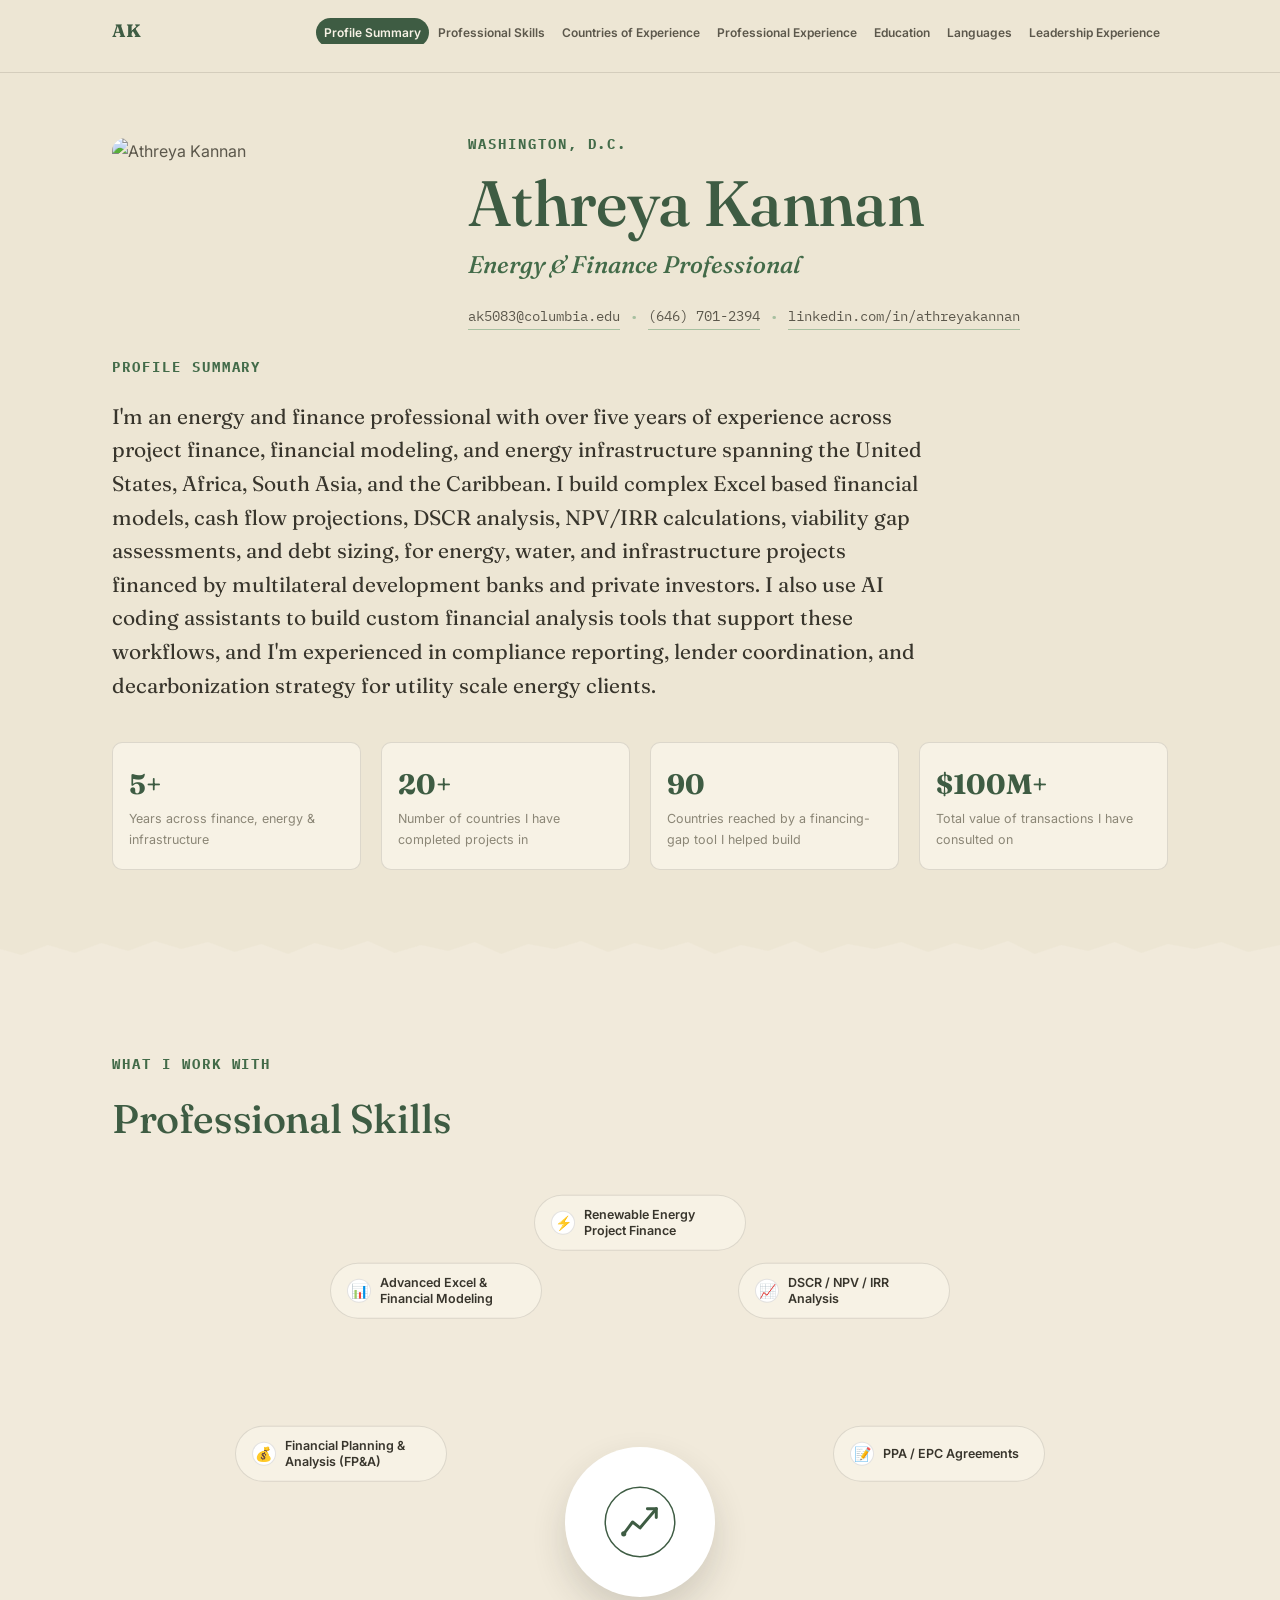
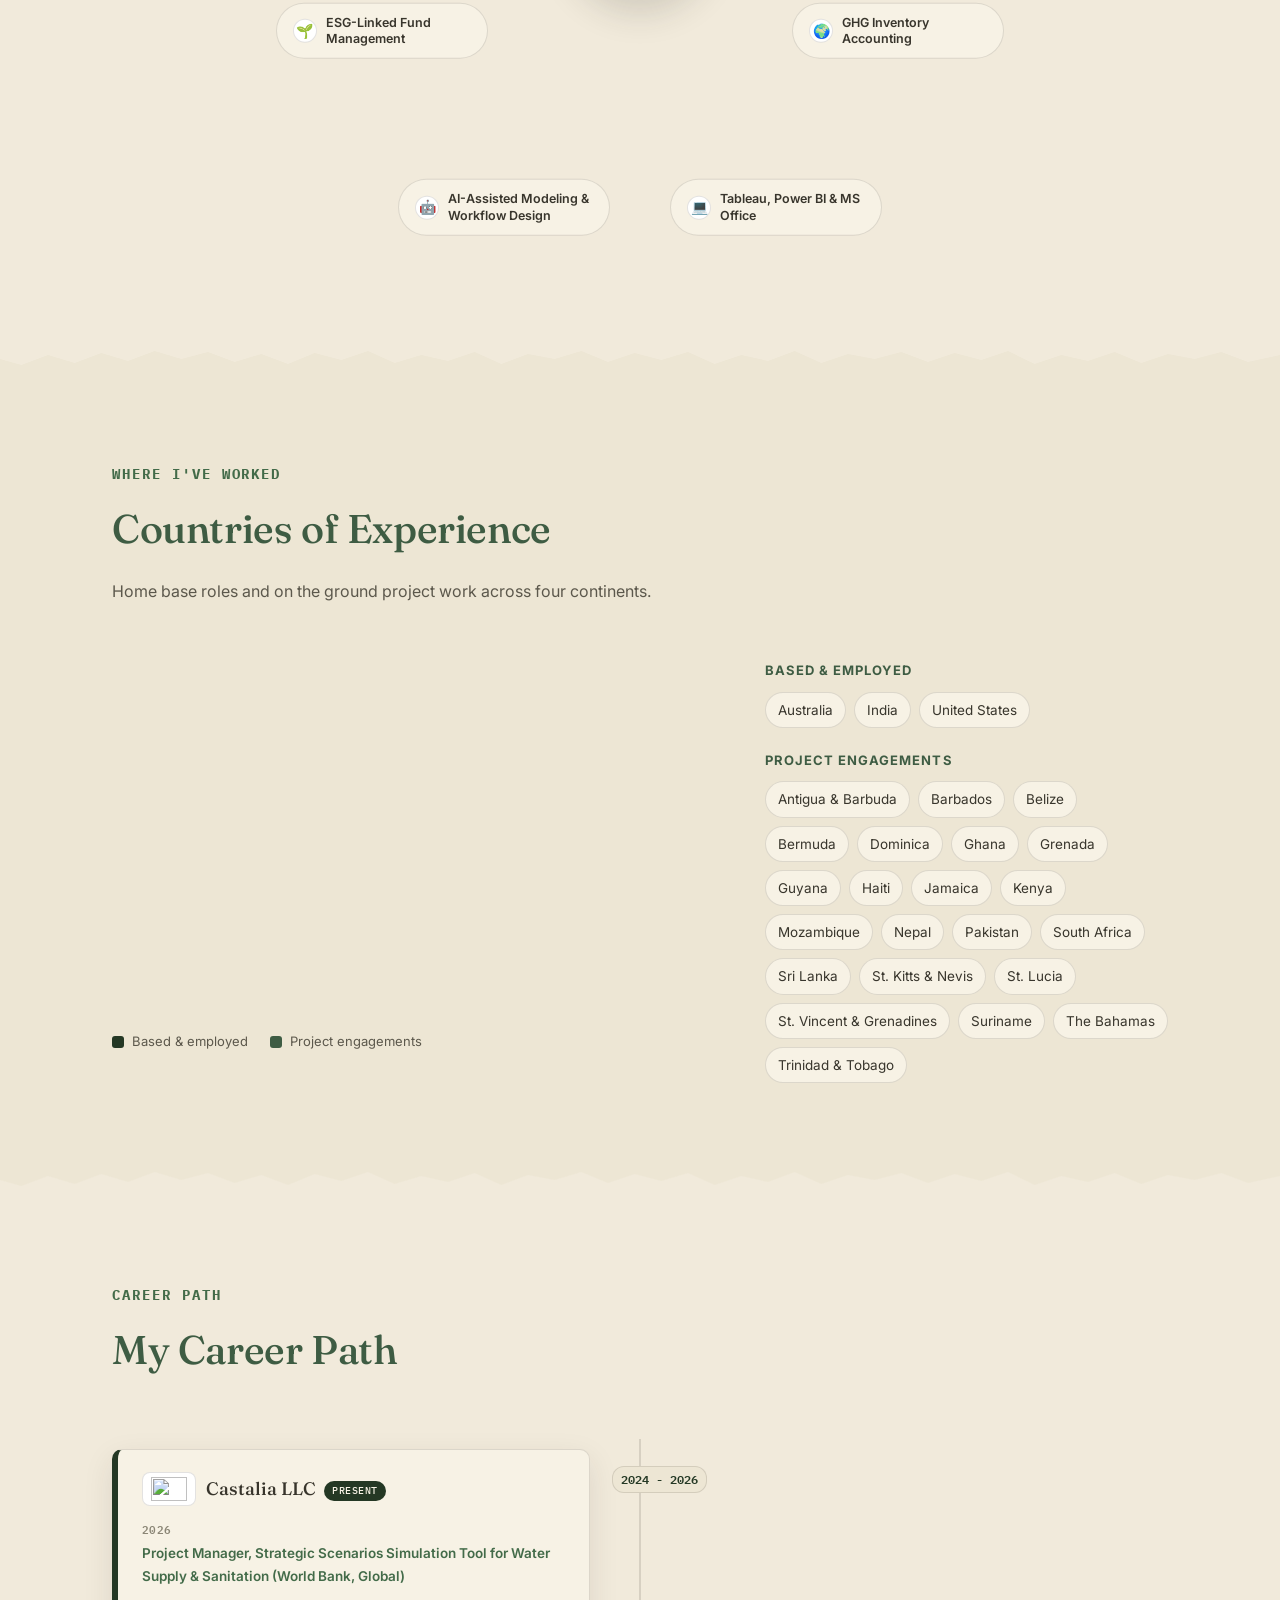
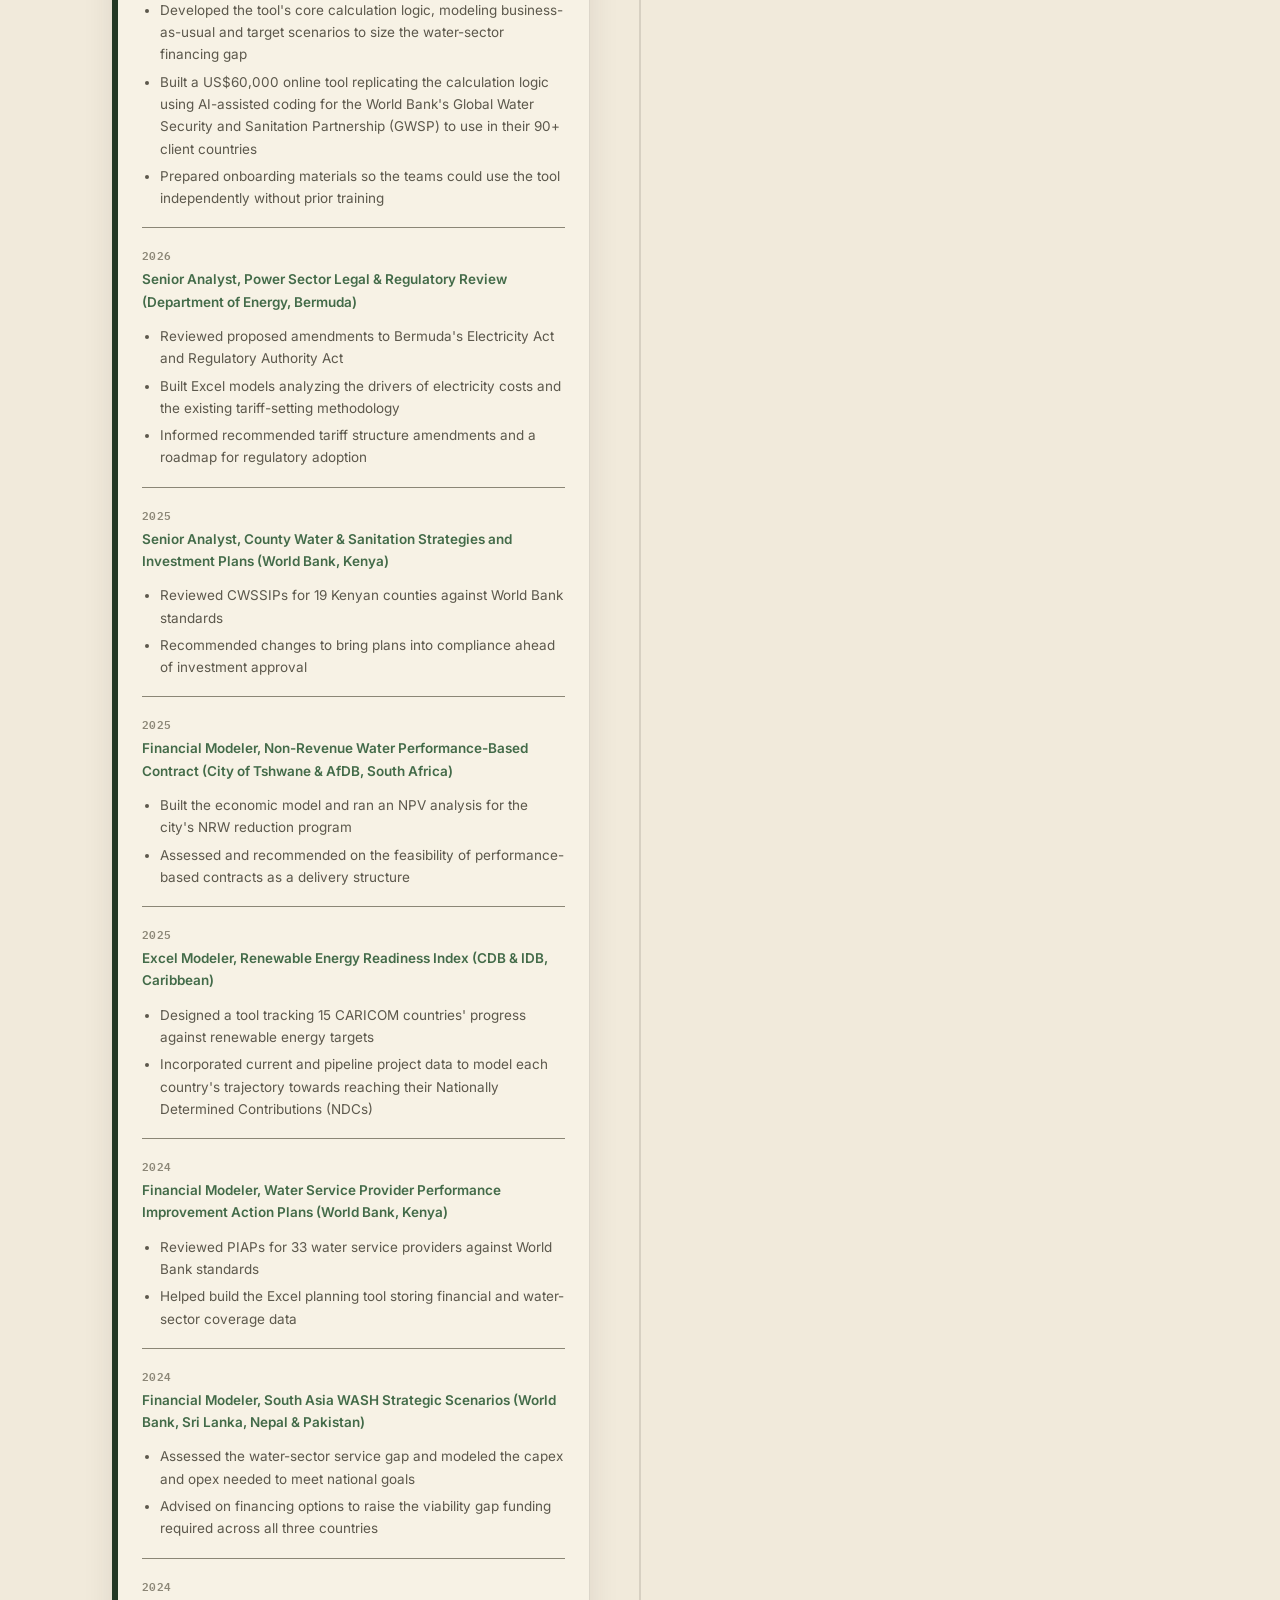
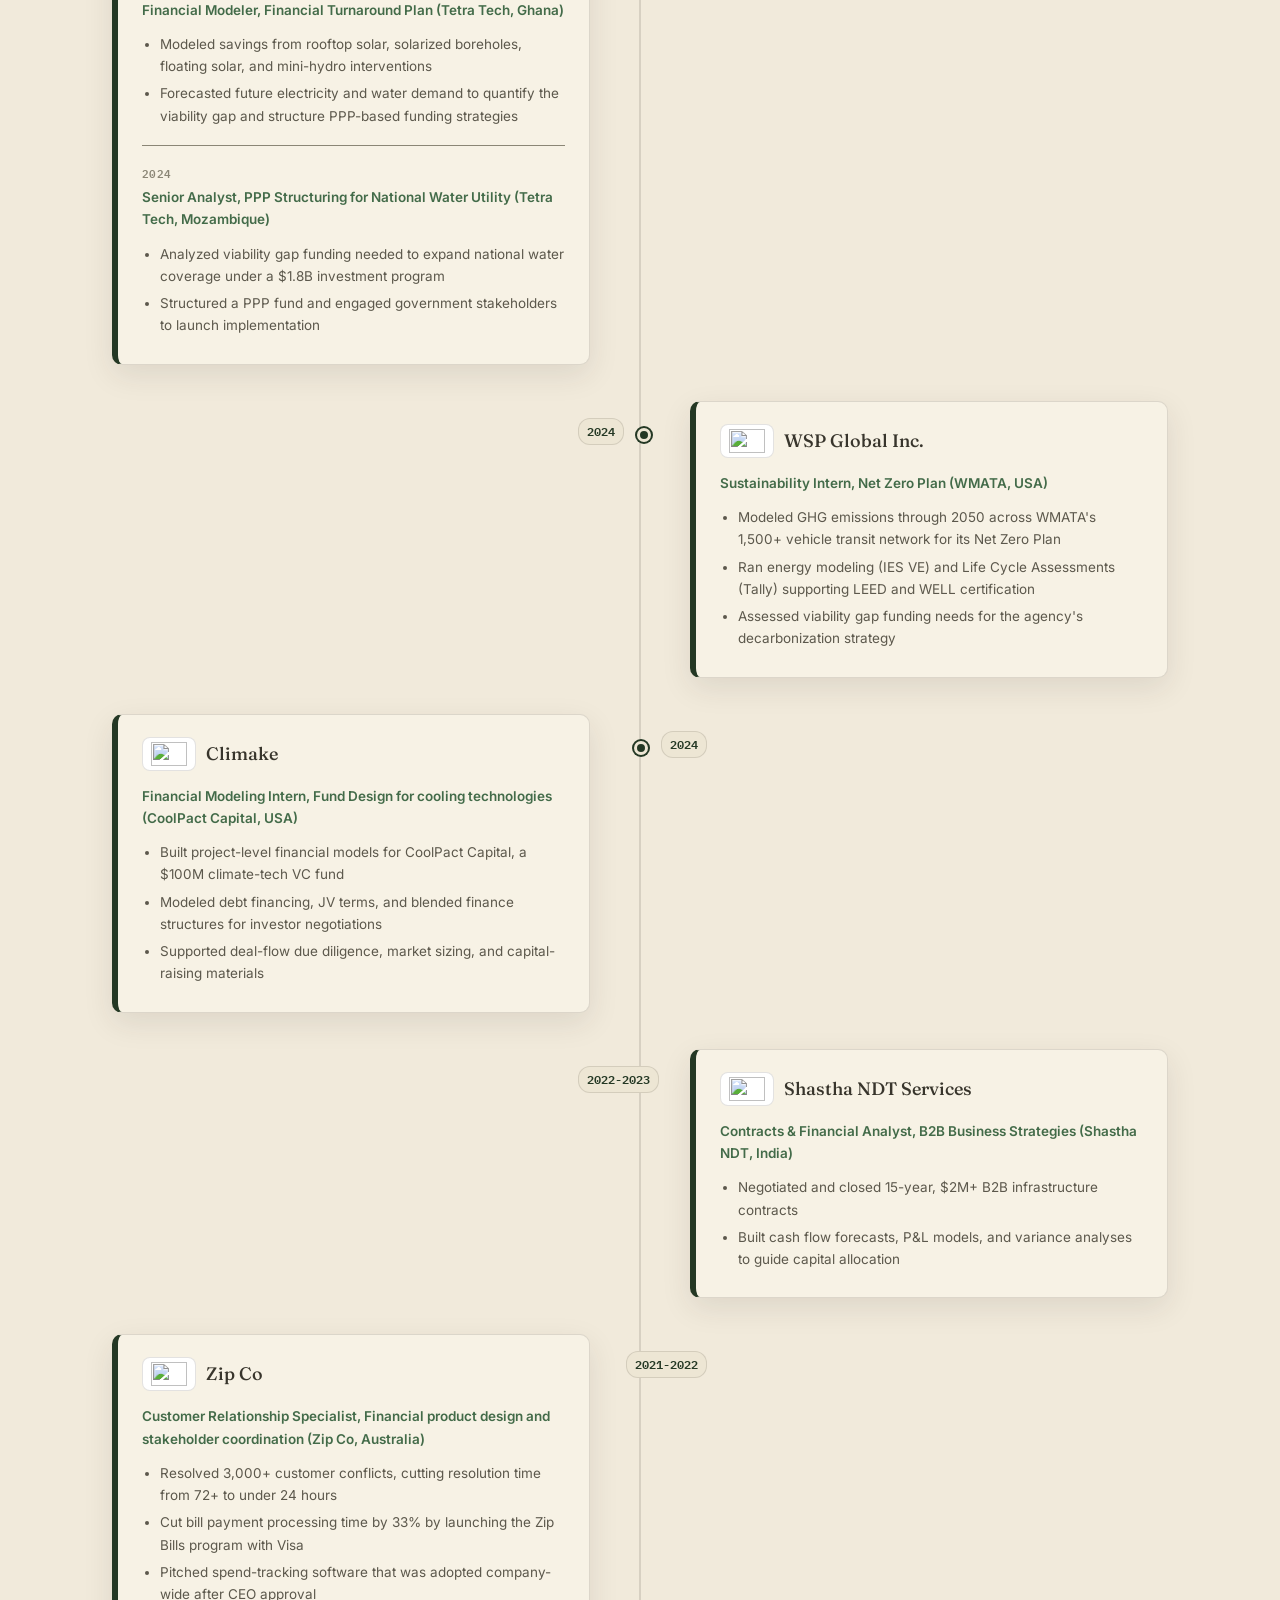
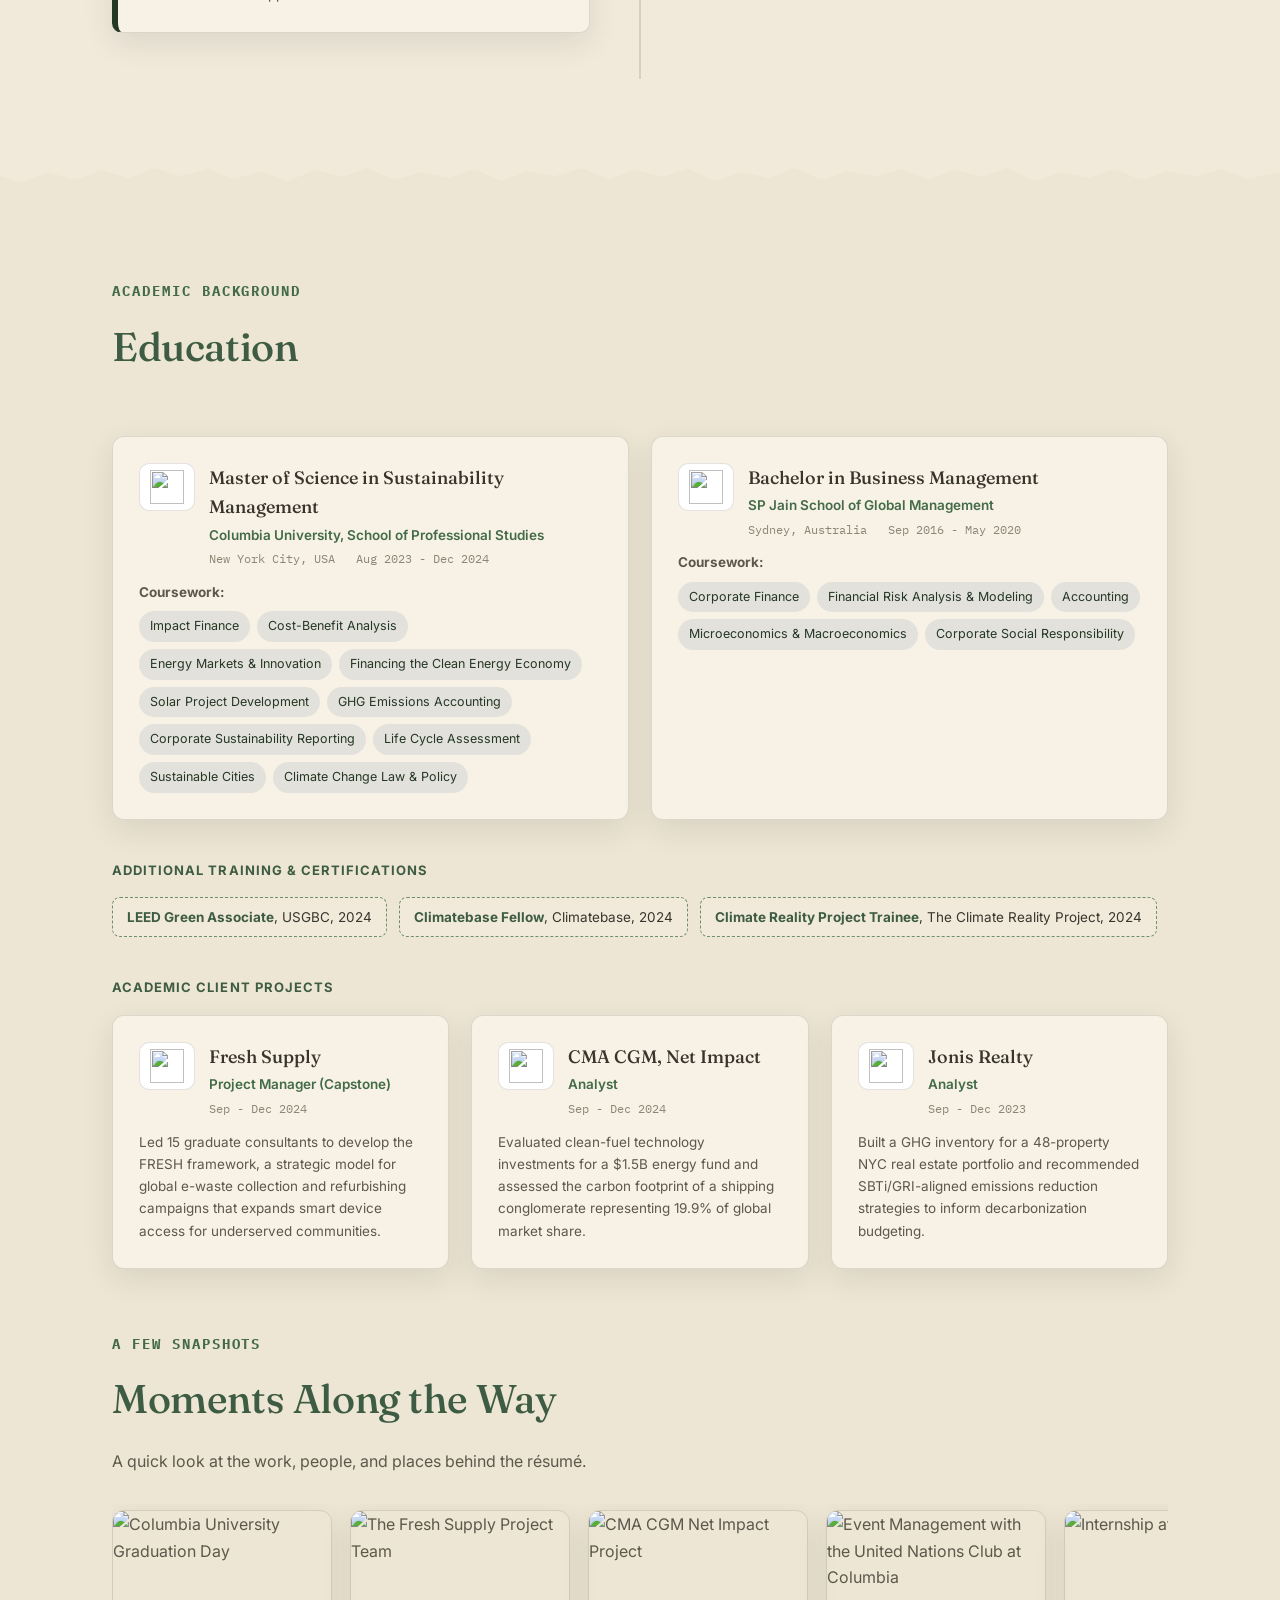
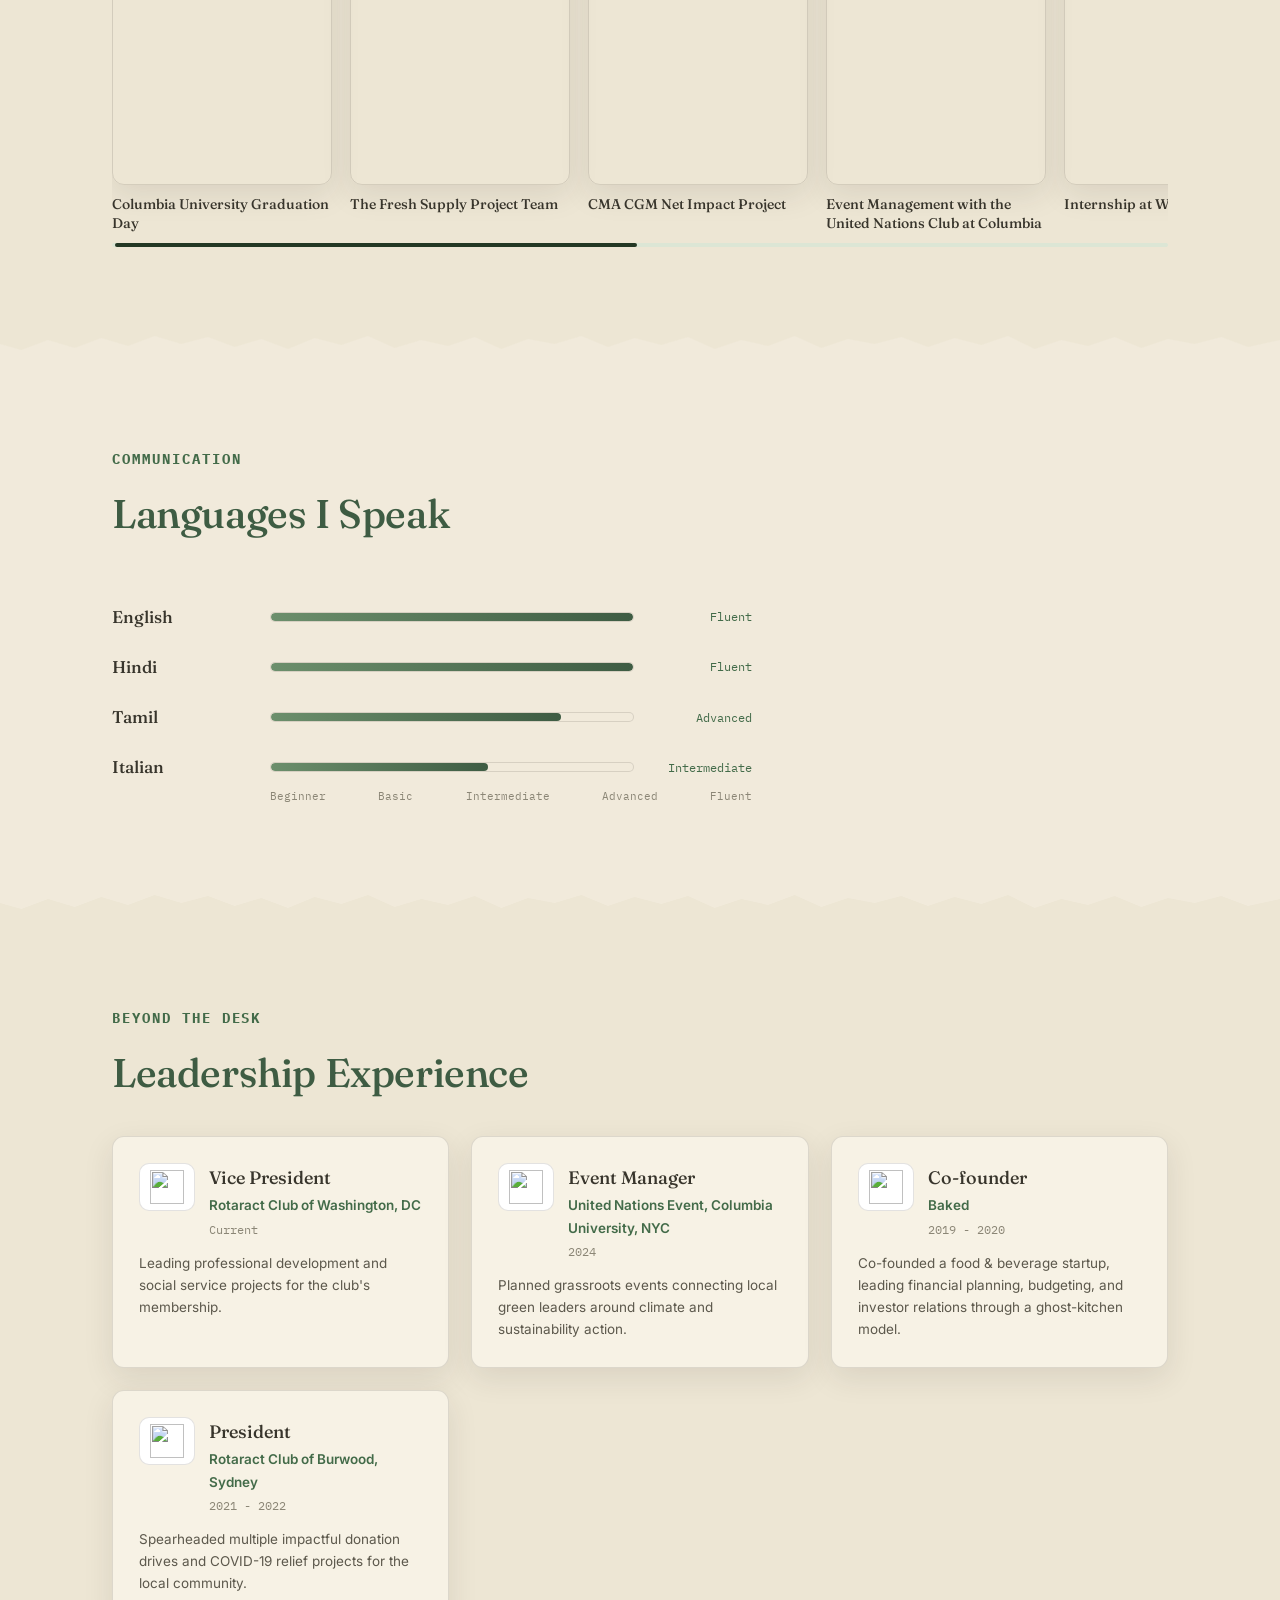
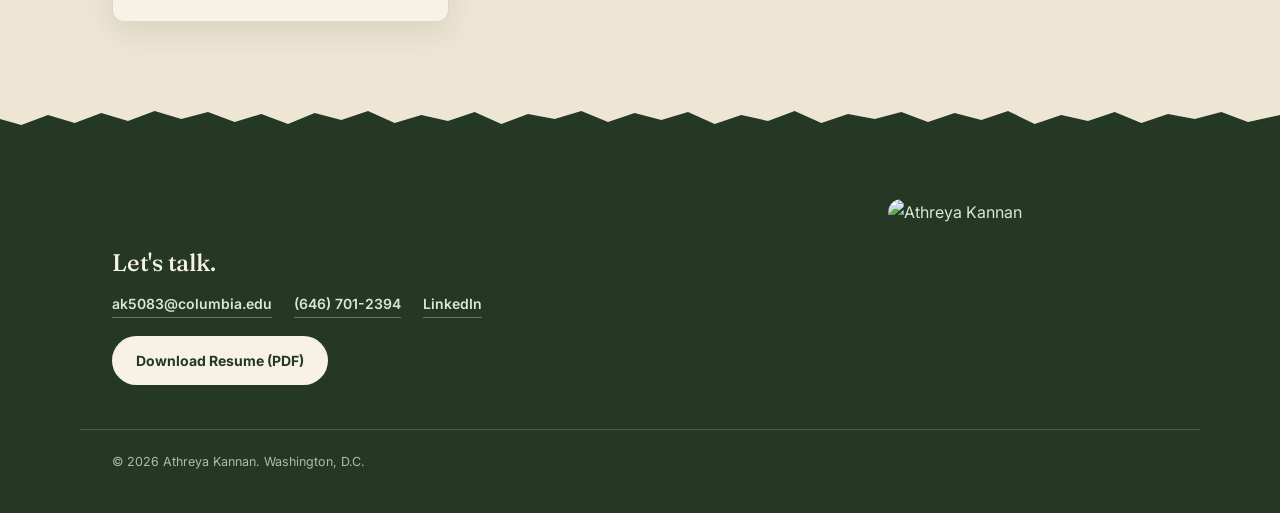
==== Portfolio/index.html @ 127dd233 "Create index.html" ====
<!DOCTYPE html>
<html lang="en">
<head>
<meta charset="UTF-8">
<meta name="viewport" content="width=device-width, initial-scale=1.0">
<title>Athreya Kannan, Energy and Finance Professional</title>
<link rel="preconnect" href="https://fonts.googleapis.com">
<link rel="preconnect" href="https://fonts.gstatic.com" crossorigin>
<link href="https://fonts.googleapis.com/css2?family=Fraunces:opsz,wght@9..144,400;9..144,500;9..144,600;9..144,700&family=Inter:wght@400;500;600;700&family=IBM+Plex+Mono:wght@500;600;700&display=swap" rel="stylesheet">
<script src="https://cdn.jsdelivr.net/npm/d3@7"></script>
<script src="https://cdn.jsdelivr.net/npm/topojson-client@3"></script>
<style>

/* ============================================================
   DESIGN TOKENS
   ============================================================ */
:root{
  --paper:#EDE6D4;
  --paper-card:#F7F2E5;
  --paper-card-2:#F1EADB;
  --ink:#38352C;
  --ink-soft:#5C584C;
  --ink-faint:#8B8676;

  --green:#3E5C43;
  --green-deep:#243824;
  --green-forest:#2E4A32;
  --green-mid:#436B49;
  --green-teal:#3E6B5E;
  --green-sage:#6C8F6C;
  --green-pale:#A7C0A0;
  --green-mist:#DCE6D5;

  --map-land:#726D5D;
  --map-land-hover:#5B5749;

  --line: rgba(56,53,44,0.14);
  --shadow: 0 10px 30px rgba(46,44,36,0.10);

  --serif: 'Fraunces', Georgia, serif;
  --sans: 'Inter', -apple-system, BlinkMacSystemFont, sans-serif;
  --mono: 'IBM Plex Mono', monospace;

  --maxw: 1120px;
}

*{box-sizing:border-box;}
html{scroll-behavior:smooth;}
body{
  margin:0;
  background-color: var(--paper);
  background-image: url('assets/paper-noise.png');
  background-blend-mode: multiply;
  background-size: 320px 320px;
  color: var(--ink-soft);
  font-family: var(--sans);
  font-size:16px;
  line-height:1.65;
  -webkit-font-smoothing:antialiased;
}
img{max-width:100%; display:block;}
a{color:inherit;}
h1,h2,h3,h4{
  font-family: var(--serif);
  color: var(--green);
  margin:0 0 0.4em 0;
  font-weight:500;
  letter-spacing:-0.01em;
}
.wrap{max-width:var(--maxw); margin:0 auto; padding:0 32px;}
.eyebrow{
  font-family: var(--mono);
  text-transform:uppercase;
  letter-spacing:0.14em;
  font-size:14px;
  font-weight:700;
  color: var(--green-mid);
  margin-bottom:10px;
  display:block;
}
section{padding:88px 0; position:relative;}
.section-head{max-width:640px; margin-bottom:56px;}
.section-head.tight{margin-bottom:30px;}
.section-head h2{font-size:clamp(28px,3.4vw,40px);}
.section-head p{color:var(--ink-soft); font-size:16px; margin:0;}

/* torn paper divider between sections - signature motif */
.torn{position:relative; height:26px; width:100%; overflow:hidden; margin-top:-1px; background:var(--paper);}
.torn svg{position:absolute; top:0; left:0; width:100%; height:100%;}

::selection{background:var(--green-pale); color:var(--green-deep);}
:focus-visible{outline:2px solid var(--green); outline-offset:3px;}

/* ============================================================
   PHOTO FRAME
   ============================================================ */
.photo-frame{position:relative;}
.photo-frame img{
  position:relative; z-index:1; width:100%;
  aspect-ratio:3/2; object-fit:cover; border-radius:14px;
}

/* ============================================================
   NAV
   ============================================================ */
.navbar{
  position:sticky; top:0; z-index:100;
  background:rgba(237,230,212,0.94);
  backdrop-filter:blur(8px);
  border-bottom:1px solid var(--line);
}
.navbar .wrap{
  display:flex; align-items:center; justify-content:space-between;
  padding-top:16px; padding-bottom:16px; gap:14px;
}
.nav-mark{
  font-family:var(--serif); font-weight:700; color:var(--green);
  font-size:18px; white-space:nowrap; text-decoration:none; flex:none;
}
.nav-links{
  display:flex; gap:1px; list-style:none; margin:0; padding:0;
  overflow-x:auto; scrollbar-width:none;
}
.nav-links::-webkit-scrollbar{display:none;}
.nav-links a{
  text-decoration:none; font-size:12px; font-weight:600;
  color:var(--ink-soft); white-space:nowrap;
  padding:7px 8px; border-radius:20px; transition:all .2s ease;
}
.nav-links a:hover, .nav-links a.active{background:var(--green); color:var(--paper-card);}

/* Custom scroll-position indicator, shown under any horizontally-scrollable
   strip (nav links, photo ribbon) since mobile browsers hide native scrollbars. */
.scroll-indicator{
  width:100%; height:4px; border-radius:4px; background:var(--green-mist);
  position:relative; overflow:hidden; display:none; flex:none;
}
.scroll-indicator.is-active{display:block;}
.scroll-indicator .thumb{
  position:absolute; top:0; left:0; height:100%; min-width:24px;
  background:var(--green-deep); border-radius:4px;
}
.nav-scroll-indicator{margin-top:8px;}
.photo-scroll-indicator{margin-top:-4px;}

/* ============================================================
   HERO
   ============================================================ */
#hero{padding-top:60px; padding-bottom:70px;}
.hero-grid{display:grid; grid-template-columns: 300px 1fr; gap:56px; align-items:center;}
.hero-photo-wrap{max-width:280px;}
.hero-text .eyebrow{margin-bottom:14px;}
.hero-text h1{font-size:clamp(38px,5.4vw,64px); line-height:1.02; margin-bottom:10px;}
.hero-role{
  font-family:var(--serif); font-style:italic; font-weight:500;
  color:var(--green-mid); font-size:clamp(18px,2.2vw,24px); margin-bottom:20px;
}
.hero-contact{
  display:flex; flex-wrap:wrap; align-items:center; gap:10px; font-size:14px; color:var(--ink-soft);
  font-family:var(--mono);
}
.hero-contact a{text-decoration:none; border-bottom:1px solid var(--green-pale); padding-bottom:1px;}
.hero-contact a:hover{border-color:var(--green);}
.hero-contact .sep{color:var(--green-pale); font-size:14px;}

.summary-block{margin-top:26px;}
.summary-block .eyebrow{margin-bottom:12px;}
.summary-block p{
  font-size:clamp(17px,1.9vw,21px); color:var(--ink); line-height:1.6;
  max-width:820px; font-family:var(--serif); font-weight:400;
}
.stat-row{display:grid; grid-template-columns:repeat(4,1fr); gap:20px; margin-top:40px;}
.stat{background:var(--paper-card); border:1px solid var(--line); border-radius:10px; padding:18px 16px;}
.stat .num{font-family:var(--serif); font-weight:700; font-size:28px; color:var(--green);}
.stat .lab{font-size:12.5px; color:var(--ink-faint); margin-top:2px;}

/* ============================================================
   SKILLS - orbit layout
   ============================================================ */
.orbit-wrap{display:flex; justify-content:center;}
.orbit{
  position:relative; width:680px; max-width:100%; aspect-ratio:1/1; margin:0 auto;
}
.orbit-center{
  position:absolute; top:50%; left:50%; transform:translate(-50%,-50%);
  width:150px; height:150px; border-radius:50%;
  background:#FFFFFF; box-shadow:0 16px 34px rgba(46,44,36,0.16);
  display:flex; align-items:center; justify-content:center; z-index:2;
}
.orbit-center svg{width:74px; height:74px;}
.orbit-pill{
  position:absolute; transform:translate(-50%,-50%);
  display:flex; align-items:center; gap:9px;
  background:var(--paper-card); border:1px solid var(--line);
  border-radius:30px; padding:11px 16px; width:212px; height:56.5px;
  font-weight:600; color:var(--ink); font-size:12.5px; line-height:1.3;
  cursor:default; z-index:1;
  transition:transform .25s cubic-bezier(.2,.9,.3,1.3), background .25s ease, color .25s ease, box-shadow .25s ease, border-color .25s ease;
}
.orbit-pill span{display:-webkit-box; -webkit-line-clamp:2; -webkit-box-orient:vertical; overflow:hidden;}
.orbit-pill .ic{
  flex:none; width:24px; height:24px; border-radius:50%;
  display:flex; align-items:center; justify-content:center;
  font-size:14px; background:#FFFFFF; border:1px solid var(--line);
}
.orbit-pill .ic img{width:16px; height:16px; object-fit:contain;}
.orbit-pill:hover{
  background:var(--green); color:var(--paper-card); border-color:var(--green);
  transform:translate(-50%,-50%) scale(1.08);
  box-shadow: var(--shadow); z-index:3;
}

/* mobile fallback: simple list */
.skill-list-mobile{display:none; flex-direction:column; gap:12px; max-width:460px; margin:0 auto;}
.skill-list-mobile .row{
  display:flex; align-items:center; gap:12px;
  background:var(--paper-card); border:1px solid var(--line); border-radius:30px; padding:12px 18px;
  font-weight:600; color:var(--ink); font-size:14px;
}
.skill-list-mobile .ic{
  flex:none; width:28px; height:28px; border-radius:50%; background:#FFFFFF; border:1px solid var(--line);
  display:flex; align-items:center; justify-content:center; font-size:15px;
}
.skill-list-mobile .ic img{width:18px; height:18px; object-fit:contain;}

/* ============================================================
   MAP
   ============================================================ */
.map-layout{display:grid; grid-template-columns: 1.5fr 1fr; gap:48px; align-items:center;}
#map-svg{width:100%; height:auto;}
#map-svg .land{fill:var(--map-land); stroke:var(--paper); stroke-width:0.6;}
#map-svg .land.base{fill:var(--green-deep); cursor:pointer;}
#map-svg .land.project{fill:var(--green); cursor:pointer;}
#map-svg .land:hover{fill:var(--map-land-hover);}
#map-svg .land.base:hover{fill:var(--green-forest);}
#map-svg .land.project:hover{fill:var(--green-mid);}
.map-legend{display:flex; flex-wrap:wrap; gap:22px; margin-top:18px; font-size:13px; color:var(--ink-soft);}
.map-legend span{display:inline-flex; align-items:center; gap:8px;}
.map-legend i{width:12px; height:12px; border-radius:3px; display:inline-block;}
.country-groups h4{
  font-family:var(--sans); font-weight:700; color:var(--green);
  font-size:13px; text-transform:uppercase; letter-spacing:.08em; margin:22px 0 10px;
}
.country-groups h4:first-child{margin-top:0;}
.country-list{display:flex; flex-wrap:wrap; gap:8px; margin:0; padding:0; list-style:none;}
.country-list li{
  font-size:13.5px; padding:6px 12px; border-radius:20px;
  background:var(--paper-card); border:1px solid var(--line); color:var(--ink);
}

/* ============================================================
   TIMELINE
   ============================================================ */
.timeline{position:relative; padding:10px 0;}
.timeline::before{
  content:""; position:absolute; left:50%; top:0; bottom:0; width:2px;
  background:var(--line); transform:translateX(-50%);
}
.t-item{
  position:relative; width:calc(50% - 50px); margin-bottom:36px;
  padding:22px 24px; background:var(--paper-card); border-radius:10px;
  border:1px solid var(--line); box-shadow:var(--shadow);
  border-left:6px solid var(--c, var(--green));
}
.t-item:nth-child(odd){margin-left:0;}
.t-item:nth-child(even){margin-left:calc(50% + 50px);}
.t-dot{
  position:absolute; top:26px; width:14px; height:14px; border-radius:50%;
  background:var(--c, var(--green)); border:3px solid var(--paper);
  box-shadow:0 0 0 2px var(--c, var(--green)); z-index:2;
}
.t-item:nth-child(odd) .t-dot{right:-59px;}
.t-item:nth-child(even) .t-dot{left:-59px;}
.t-year{
  position:absolute; top:16px; font-family:var(--mono); font-weight:600; font-size:11.5px;
  color:var(--c, var(--green)); background:var(--paper); padding:3px 8px; border-radius:12px;
  border:1px solid var(--line); z-index:2; white-space:nowrap;
}
.t-item:nth-child(odd) .t-year{right:-118px;}
.t-item:nth-child(even) .t-year{left:-118px;}
.t-org-row{display:flex; align-items:center; gap:10px; flex-wrap:wrap;}
.t-logo{
  height:34px; width:54px; flex:none;
  border-radius:8px; background:#FFFFFF; border:1px solid var(--line);
  padding:4px 8px; display:flex; align-items:center; justify-content:center;
}
.t-logo img{height:100%; width:100%; object-fit:contain;}
.t-org{font-family:var(--serif); font-size:18px; color:var(--ink); font-weight:500;}
.t-org .t-current{
  display:inline-block; font-family:var(--mono); font-size:9.5px; text-transform:uppercase;
  letter-spacing:.06em; background:var(--c, var(--green)); color:var(--paper-card);
  padding:2px 8px; border-radius:20px; margin-left:8px; vertical-align:middle;
}
.t-projects{margin-top:14px;}
.t-project + .t-project{margin-top:18px; padding-top:18px; border-top:1px solid var(--ink-faint);}
.t-project-year{
  font-family:var(--mono); font-size:11px; font-weight:600; color:var(--ink-faint);
  text-transform:uppercase; letter-spacing:.04em; margin-bottom:4px;
}
.t-role{font-size:13.5px; color:var(--green-mid); font-weight:600; margin:4px 0 12px;}
.t-item ul{margin:0; padding-left:18px; font-size:13.5px; color:var(--ink-soft);}
.t-item li{margin-bottom:5px;}
.t-photo{margin-top:14px; border-radius:8px; overflow:hidden; aspect-ratio:16/10; object-fit:cover; width:100%;}

/* ============================================================
   ORG CARD (education / leadership shared style)
   ============================================================ */
.org-grid{display:grid; grid-template-columns:repeat(auto-fit,minmax(300px,1fr)); gap:22px;}
.org-card{
  background:var(--paper-card); border:1px solid var(--line); border-radius:12px;
  padding:26px; box-shadow:var(--shadow);
}
.org-head{display:flex; gap:14px; align-items:flex-start;}
.org-logo{
  width:48px; height:48px; border-radius:50%; flex:none;
  background:var(--green); color:var(--paper-card);
  display:flex; align-items:center; justify-content:center;
  font-family:var(--serif); font-weight:500; font-size:15px; overflow:hidden;
}
.org-logo img{width:100%; height:100%; object-fit:cover;}
.org-logo.has-logo{
  width:56px; height:48px;
  border-radius:10px; background:#FFFFFF; border:1px solid var(--line);
  padding:6px 10px;
}
.org-logo.has-logo img{width:100%; height:100%; object-fit:contain;}
.org-title{font-family:var(--serif); font-size:18px; color:var(--ink); font-weight:500;}
.org-sub{font-size:13.5px; color:var(--green-mid); font-weight:600; margin-top:2px;}
.org-period{font-family:var(--mono); font-size:11.5px; color:var(--ink-faint); margin-top:4px;}
.org-body{font-size:13.5px; color:var(--ink-soft); margin-top:12px;}
.org-photo{margin-top:16px; border-radius:10px; overflow:hidden; aspect-ratio:16/10; object-fit:cover; width:100%;}
.course-tags{display:flex; flex-wrap:wrap; gap:7px; margin-top:8px;}
.course-tags span{font-size:12.5px; background:#E3E1DB; color:var(--green-deep); padding:5px 11px; border-radius:16px;}
.org-card.wide{grid-column:1/-1;}
.cert-row{display:flex; flex-wrap:wrap; gap:12px;}
.cert-row .cert{font-size:13.5px; background:var(--paper-card-2); border:1px dashed var(--green-sage); padding:8px 14px; border-radius:8px; color:var(--ink);}
.cert-row .cert b{color:var(--green);}
.subgroup-title{
  font-family:var(--sans); font-weight:700; color:var(--green);
  font-size:13px; text-transform:uppercase; letter-spacing:.08em; margin:40px 0 16px;
}

/* ============================================================
   PHOTO RIBBON
   ============================================================ */
.photo-ribbon-track{
  display:flex; gap:18px; overflow-x:auto; padding:6px 6px 14px;
  scroll-snap-type:x proximity; scrollbar-width:none;
}
.photo-ribbon-track::-webkit-scrollbar{display:none;}
.photo-card{flex:none; width:220px; scroll-snap-align:start; cursor:pointer;}
.photo-card img{
  width:100%; aspect-ratio:4/5; object-fit:cover; border-radius:12px;
  border:1px solid var(--line); box-shadow:var(--shadow);
  transition:transform .2s ease, box-shadow .2s ease;
}
.photo-card:hover img{transform:translateY(-3px); box-shadow:0 16px 34px rgba(46,44,36,0.22);}
.photo-card .cap{
  margin-top:10px; font-family:var(--serif); font-weight:500;
  font-size:14px; color:var(--ink); line-height:1.35;
}

/* ---------- LIGHTBOX (full, uncropped photo view) ---------- */
.lightbox{
  position:fixed; inset:0; z-index:1000; background:rgba(26,25,20,0.92);
  display:none; align-items:center; justify-content:center; flex-direction:column;
  padding:60px 20px;
}
.lightbox.is-open{display:flex;}
.lightbox-img{max-width:min(88vw,900px); max-height:72vh; width:auto; height:auto; object-fit:contain; border-radius:8px; box-shadow:0 24px 60px rgba(0,0,0,0.45);}
.lightbox-cap{margin-top:18px; font-family:var(--serif); font-weight:500; font-size:16px; color:var(--paper-card); text-align:center; max-width:640px;}
.lightbox-close{
  position:absolute; top:20px; right:20px; width:40px; height:40px; border-radius:50%;
  background:rgba(255,255,255,0.1); border:none; color:var(--paper-card); font-size:22px;
  cursor:pointer; display:flex; align-items:center; justify-content:center; line-height:1;
}
.lightbox-close:hover{background:rgba(255,255,255,0.2);}
.lightbox-nav{
  position:absolute; top:50%; transform:translateY(-50%); width:44px; height:44px; border-radius:50%;
  background:rgba(255,255,255,0.1); border:none; color:var(--paper-card); font-size:22px;
  cursor:pointer; display:flex; align-items:center; justify-content:center; line-height:1;
}
.lightbox-nav:hover{background:rgba(255,255,255,0.2);}
.lightbox-nav.prev{left:16px;}
.lightbox-nav.next{right:16px;}
@media (max-width:560px){
  .lightbox-nav{width:38px; height:38px; font-size:18px;}
  .lightbox-nav.prev{left:8px;}
  .lightbox-nav.next{right:8px;}
}

/* ============================================================
   LANGUAGES
   ============================================================ */
.lang-grid{display:flex; flex-direction:column; gap:22px; max-width:640px;}
.lang-row{display:grid; grid-template-columns:140px 1fr 100px; align-items:center; gap:18px;}
.lang-name{font-family:var(--serif); font-size:17px; color:var(--ink); font-weight:500;}
.lang-bar-track{height:10px; border-radius:6px; background:var(--paper-card-2); border:1px solid var(--line); overflow:hidden;}
.lang-bar-fill{height:100%; border-radius:6px; background:linear-gradient(90deg, var(--green-sage), var(--green));}
.lang-level{font-family:var(--mono); font-size:12px; color:var(--green-mid); text-align:right;}
.lang-scale{display:flex; justify-content:space-between; max-width:640px; margin-top:6px; padding-left:158px; font-size:11px; color:var(--ink-faint); font-family:var(--mono);}

/* ============================================================
   FOOTER
   ============================================================ */
footer{background:var(--green-deep); color:var(--green-mist); padding:64px 0 40px;}
footer h2{color:var(--paper-card);}
footer .wrap{display:flex; justify-content:space-between; align-items:flex-end; flex-wrap:wrap; gap:40px;}
.footer-links{display:flex; gap:22px; flex-wrap:wrap;}
.footer-links a{text-decoration:none; color:var(--green-mist); font-weight:600; font-size:14px; border-bottom:1px solid rgba(220,230,213,0.35); padding-bottom:2px;}
.footer-links a:hover{border-color:var(--green-mist);}
.footer-cta{display:inline-block; background:var(--paper-card); color:var(--green-deep); font-weight:700; font-size:14px; padding:13px 24px; border-radius:30px; text-decoration:none; margin-top:18px;}
.footer-photo{width:280px;}
.footer-bottom{margin-top:44px; padding-top:22px; border-top:1px solid rgba(220,230,213,0.2); font-size:12.5px; color:var(--green-pale);}

/* ============================================================
   RESPONSIVE
   ============================================================ */
@media (max-width: 900px){
  .hero-grid{grid-template-columns:1fr; gap:32px;}
  .hero-photo-wrap{max-width:260px;}
  .stat-row{grid-template-columns:repeat(2,1fr);}
  .map-layout{grid-template-columns:1fr;}
  .orbit-wrap{display:none;}
  .skill-list-mobile{display:flex;}
  .timeline::before{left:20px;}
  .t-item:nth-child(odd), .t-item:nth-child(even){width:calc(100% - 60px); margin-left:60px;}
  .t-item:nth-child(odd) .t-dot, .t-item:nth-child(even) .t-dot{left:-40px; right:auto;}
  .t-item:nth-child(odd) .t-year, .t-item:nth-child(even) .t-year{position:static; display:inline-block; margin-bottom:8px;}
  .lang-row{grid-template-columns:100px 1fr 80px; gap:10px;}
  .lang-scale{padding-left:110px;}
  footer .wrap{flex-direction:column; align-items:flex-start;}
}
@media (max-width: 560px){
  section{padding:60px 0;}
  .wrap{padding:0 20px;}
}
@media (prefers-reduced-motion: reduce){
  html{scroll-behavior:auto;}
  .orbit-pill{transition:none;}
}
</style>
</head>
<body>

<!-- ============================================================
     NAV BAR
     ============================================================ -->
<nav class="navbar">
  <div class="wrap">
    <a href="#hero" class="nav-mark">AK</a>
    <ul class="nav-links" id="navLinks">
      <li><a href="#hero">Profile Summary</a></li>
      <li><a href="#skills">Professional Skills</a></li>
      <li><a href="#countries">Countries of Experience</a></li>
      <li><a href="#experience">Professional Experience</a></li>
      <li><a href="#education">Education</a></li>
      <li><a href="#languages">Languages</a></li>
      <li><a href="#leadership">Leadership Experience</a></li>
    </ul>
  </div>
  <div class="wrap" style="padding-top:0; padding-bottom:10px;">
    <div class="scroll-indicator nav-scroll-indicator" id="navScrollIndicator"><div class="thumb"></div></div>
  </div>
</nav>

<!-- ============================================================
     HERO + PROFILE SUMMARY
     ============================================================ -->
<section id="hero">
  <div class="wrap">
    <div class="hero-grid">
      <div class="hero-photo-wrap photo-frame">
        <img src="assets/headshot1.jpg" alt="Athreya Kannan">
      </div>
      <div class="hero-text">
        <span class="eyebrow">Washington, D.C.</span>
        <h1>Athreya Kannan</h1>
        <div class="hero-role">Energy &amp; Finance Professional</div>
        <div class="hero-contact" id="heroContact"></div>
      </div>
    </div>

    <div class="summary-block">
      <span class="eyebrow">Profile Summary</span>
      <p id="summaryText"></p>
    </div>

    <div class="stat-row" id="statRow"></div>
  </div>
</section>

<div class="torn"><svg preserveAspectRatio="none" viewBox="0 0 1200 26"><polygon fill="#F1EADB" points="0,26 0,10 20,16 45,6 70,14 95,4 120,12 145,2 170,10 195,3 220,13 245,5 270,15 295,4 320,11 345,2 370,14 395,6 420,12 445,3 470,15 495,5 520,10 545,2 570,13 595,4 620,11 645,3 670,15 695,6 720,12 745,2 770,14 795,5 820,10 845,3 870,13 895,4 920,11 945,2 970,15 995,6 1020,12 1045,3 1070,14 1095,5 1120,10 1145,3 1170,13 1200,6 1200,26"></polygon></svg></div>

<!-- ============================================================
     PROFESSIONAL SKILLS
     ============================================================ -->
<section id="skills" style="background:var(--paper-card-2);">
  <div class="wrap">
    <div class="section-head tight">
      <span class="eyebrow">What I Work With</span>
      <h2>Professional Skills</h2>
    </div>
    <div class="orbit-wrap">
      <div class="orbit" id="orbit">
        <div class="orbit-center">
          <svg viewBox="0 0 100 100" fill="none">
            <circle cx="50" cy="50" r="47" stroke="#3E5C43" stroke-width="2"/>
            <path d="M28 66 L40 50 L50 58 L72 32" stroke="#3E5C43" stroke-width="4" stroke-linecap="round" stroke-linejoin="round"/>
            <path d="M60 32 H72 V44" stroke="#3E5C43" stroke-width="4" stroke-linecap="round" stroke-linejoin="round"/>
            <circle cx="28" cy="66" r="3.5" fill="#3E5C43"/>
          </svg>
        </div>
      </div>
    </div>
    <div class="skill-list-mobile" id="skillListMobile"></div>
  </div>
</section>

<div class="torn" style="background:var(--paper-card-2);"><svg preserveAspectRatio="none" viewBox="0 0 1200 26"><polygon fill="#EDE6D4" points="0,26 0,10 20,16 45,6 70,14 95,4 120,12 145,2 170,10 195,3 220,13 245,5 270,15 295,4 320,11 345,2 370,14 395,6 420,12 445,3 470,15 495,5 520,10 545,2 570,13 595,4 620,11 645,3 670,15 695,6 720,12 745,2 770,14 795,5 820,10 845,3 870,13 895,4 920,11 945,2 970,15 995,6 1020,12 1045,3 1070,14 1095,5 1120,10 1145,3 1170,13 1200,6 1200,26"></polygon></svg></div>

<!-- ============================================================
     COUNTRIES OF EXPERIENCE
     ============================================================ -->
<section id="countries">
  <div class="wrap">
    <div class="section-head">
      <span class="eyebrow">Where I've Worked</span>
      <h2>Countries of Experience</h2>
      <p>Home base roles and on the ground project work across four continents.</p>
    </div>
    <div class="map-layout">
      <div>
        <svg id="map-svg" viewBox="0 0 960 500"></svg>
        <div class="map-legend">
          <span><i style="background:var(--green-deep)"></i>Based &amp; employed</span>
          <span><i style="background:var(--green)"></i>Project engagements</span>
        </div>
      </div>
      <div class="country-groups" id="countryGroups"></div>
    </div>
  </div>
</section>

<div class="torn"><svg preserveAspectRatio="none" viewBox="0 0 1200 26"><polygon fill="#F1EADB" points="0,26 0,10 20,16 45,6 70,14 95,4 120,12 145,2 170,10 195,3 220,13 245,5 270,15 295,4 320,11 345,2 370,14 395,6 420,12 445,3 470,15 495,5 520,10 545,2 570,13 595,4 620,11 645,3 670,15 695,6 720,12 745,2 770,14 795,5 820,10 845,3 870,13 895,4 920,11 945,2 970,15 995,6 1020,12 1045,3 1070,14 1095,5 1120,10 1145,3 1170,13 1200,6 1200,26"></polygon></svg></div>

<!-- ============================================================
     PROFESSIONAL EXPERIENCE - TIMELINE
     ============================================================ -->
<section id="experience" style="background:var(--paper-card-2);">
  <div class="wrap">
    <div class="section-head">
      <span class="eyebrow">Career Path</span>
      <h2>My Career Path</h2>
    </div>
    <div class="timeline" id="timeline"></div>
  </div>
</section>

<div class="torn" style="background:var(--paper-card-2);"><svg preserveAspectRatio="none" viewBox="0 0 1200 26"><polygon fill="#EDE6D4" points="0,26 0,10 20,16 45,6 70,14 95,4 120,12 145,2 170,10 195,3 220,13 245,5 270,15 295,4 320,11 345,2 370,14 395,6 420,12 445,3 470,15 495,5 520,10 545,2 570,13 595,4 620,11 645,3 670,15 695,6 720,12 745,2 770,14 795,5 820,10 845,3 870,13 895,4 920,11 945,2 970,15 995,6 1020,12 1045,3 1070,14 1095,5 1120,10 1145,3 1170,13 1200,6 1200,26"></polygon></svg></div>

<!-- ============================================================
     EDUCATION
     ============================================================ -->
<section id="education" style="padding-bottom:40px;">
  <div class="wrap">
    <div class="section-head">
      <span class="eyebrow">Academic Background</span>
      <h2>Education</h2>
    </div>
    <div class="org-grid" id="eduGrid"></div>

    <div class="subgroup-title">Additional Training &amp; Certifications</div>
    <div class="cert-row" id="certRow"></div>

    <div class="subgroup-title">Academic Client Projects</div>
    <div class="org-grid" id="projGrid"></div>
  </div>
</section>

<!-- ============================================================
     PHOTO RIBBON
     ============================================================ -->
<section id="photos" style="padding-top:24px;">
  <div class="wrap">
    <div class="section-head tight">
      <span class="eyebrow">A Few Snapshots</span>
      <h2>Moments Along the Way</h2>
      <p>A quick look at the work, people, and places behind the résumé.</p>
    </div>
    <div class="photo-ribbon-track" id="photoRibbon"></div>
    <div class="scroll-indicator photo-scroll-indicator" id="photoScrollIndicator"><div class="thumb"></div></div>
  </div>
</section>

<div class="torn"><svg preserveAspectRatio="none" viewBox="0 0 1200 26"><polygon fill="#F1EADB" points="0,26 0,10 20,16 45,6 70,14 95,4 120,12 145,2 170,10 195,3 220,13 245,5 270,15 295,4 320,11 345,2 370,14 395,6 420,12 445,3 470,15 495,5 520,10 545,2 570,13 595,4 620,11 645,3 670,15 695,6 720,12 745,2 770,14 795,5 820,10 845,3 870,13 895,4 920,11 945,2 970,15 995,6 1020,12 1045,3 1070,14 1095,5 1120,10 1145,3 1170,13 1200,6 1200,26"></polygon></svg></div>

<!-- ============================================================
     LANGUAGES
     ============================================================ -->
<section id="languages" style="background:var(--paper-card-2);">
  <div class="wrap">
    <div class="section-head">
      <span class="eyebrow">Communication</span>
      <h2>Languages I Speak</h2>
    </div>
    <div class="lang-grid" id="langGrid"></div>
    <div class="lang-scale"><span>Beginner</span><span>Basic</span><span>Intermediate</span><span>Advanced</span><span>Fluent</span></div>
  </div>
</section>

<div class="torn" style="background:var(--paper-card-2);"><svg preserveAspectRatio="none" viewBox="0 0 1200 26"><polygon fill="#EDE6D4" points="0,26 0,10 20,16 45,6 70,14 95,4 120,12 145,2 170,10 195,3 220,13 245,5 270,15 295,4 320,11 345,2 370,14 395,6 420,12 445,3 470,15 495,5 520,10 545,2 570,13 595,4 620,11 645,3 670,15 695,6 720,12 745,2 770,14 795,5 820,10 845,3 870,13 895,4 920,11 945,2 970,15 995,6 1020,12 1045,3 1070,14 1095,5 1120,10 1145,3 1170,13 1200,6 1200,26"></polygon></svg></div>

<!-- ============================================================
     LEADERSHIP EXPERIENCE
     ============================================================ -->
<section id="leadership">
  <div class="wrap">
    <div class="section-head tight">
      <span class="eyebrow">Beyond the Desk</span>
      <h2>Leadership Experience</h2>
    </div>
    <div class="org-grid" id="leadGrid"></div>
  </div>
</section>

<div class="torn"><svg preserveAspectRatio="none" viewBox="0 0 1200 26"><polygon fill="#243824" points="0,26 0,10 20,16 45,6 70,14 95,4 120,12 145,2 170,10 195,3 220,13 245,5 270,15 295,4 320,11 345,2 370,14 395,6 420,12 445,3 470,15 495,5 520,10 545,2 570,13 595,4 620,11 645,3 670,15 695,6 720,12 745,2 770,14 795,5 820,10 845,3 870,13 895,4 920,11 945,2 970,15 995,6 1020,12 1045,3 1070,14 1095,5 1120,10 1145,3 1170,13 1200,6 1200,26"></polygon></svg></div>

<!-- ============================================================
     FOOTER
     ============================================================ -->
<footer id="contact">
  <div class="wrap">
    <div>
      <h2>Let's talk.</h2>
      <div class="footer-links" id="footerLinks"></div>
      <a class="footer-cta" href="assets/Athreya_Kannan_Resume.pdf" download="Athreya_Kannan_Resume.pdf" rel="noopener">Download Resume (PDF)</a>
    </div>
    <div class="footer-photo photo-frame">
      <img src="assets/headshot2.jpg" alt="Athreya Kannan">
    </div>
  </div>
  <div class="wrap footer-bottom">© 2026 Athreya Kannan. Washington, D.C.</div>
</footer>

<div class="lightbox" id="lightbox">
  <button class="lightbox-close" id="lightboxClose" aria-label="Close">&times;</button>
  <button class="lightbox-nav prev" id="lightboxPrev" aria-label="Previous photo">&#8249;</button>
  <img class="lightbox-img" id="lightboxImg" src="" alt="">
  <div class="lightbox-cap" id="lightboxCap"></div>
  <button class="lightbox-nav next" id="lightboxNext" aria-label="Next photo">&#8250;</button>
</div>

<script>
/* ============================================================================
   ALL CONTENT LIVES HERE. Edit these values to change what the site shows.
   No design or CSS knowledge required, just edit the text inside the quotes.
   ============================================================================ */

/* ---------- HERO CONTACT ---------- */
const CONTACT = {
  email:"ak5083@columbia.edu",
  phone:"(646) 701-2394",
  phoneHref:"+16467012394",
  linkedinLabel:"linkedin.com/in/athreyakannan",
  linkedinHref:"https://linkedin.com/in/athreyakannan"
};

/* ---------- PROFILE SUMMARY ---------- */
const SUMMARY = "I'm an energy and finance professional with over five years of experience across project finance, financial modeling, and energy infrastructure spanning the United States, Africa, South Asia, and the Caribbean. I build complex Excel based financial models, cash flow projections, DSCR analysis, NPV/IRR calculations, viability gap assessments, and debt sizing, for energy, water, and infrastructure projects financed by multilateral development banks and private investors. I also use AI coding assistants to build custom financial analysis tools that support these workflows, and I'm experienced in compliance reporting, lender coordination, and decarbonization strategy for utility scale energy clients.";

/* ---------- KEY STATS (edit freely, any number of entries works) ---------- */
const STATS = [
  {value:"5+", label:"Years across finance, energy & infrastructure"},
  {value:"20+", label:"Number of countries I have completed projects in"},
  {value:"90", label:"Countries reached by a financing-gap tool I helped build"},
  {value:"$100M+", label:"Total value of transactions I have consulted on"},
  
];

/* ---------- SKILLS ----------
   Optional custom icon: add an image to assets/skills/ and set icon: "assets/skills/yourfile.png"
   If no icon is set, the emoji is used instead. To add a new skill, just add another row. */
const SKILLS = [
  {emoji:"⚡️", icon:null, label:"Renewable Energy Project Finance"},
  {emoji:"📊", icon:null, label:"Advanced Excel & Financial Modeling"},
  {emoji:"📈", icon:null, label:"DSCR / NPV / IRR Analysis"},
  {emoji:"💰", icon:null, label:"Financial Planning & Analysis (FP&A)"},
  {emoji:"📝", icon:null, label:"PPA / EPC Agreements"},
  {emoji:"🌱", icon:null, label:"ESG-Linked Fund Management"},
  {emoji:"🌍", icon:null, label:"GHG Inventory Accounting"},
  {emoji:"🤖", icon:null, label:"AI-Assisted Modeling & Workflow Design"},
  {emoji:"💻", icon:null, label:"Tableau, Power BI & MS Office"},
];
/* Hand-placed positions around the center icon (percent of container). Add/remove rows to match SKILLS above. */
const SKILL_POSITIONS = [
  {left:50, top:6},
  {left:20, top:16},
  {left:80, top:16},
  {left:6,  top:40},
  {left:94, top:40},
  {left:12, top:66},
  {left:88, top:66},
  {left:30, top:92},
  {left:70, top:92},
];

/* ---------- COUNTRIES OF EXPERIENCE ----------
   group: "base" = lived & employed there, "project" = delivered project work there
   id = ISO 3166-1 numeric code, used to match the world map. List is sorted A-Z automatically. */
const COUNTRIES = [
  {id:840, name:"United States", group:"base"},
  {id:356, name:"India", group:"base"},
  {id:36,  name:"Australia", group:"base"},
  {id:404, name:"Kenya", group:"project"},
  {id:508, name:"Mozambique", group:"project"},
  {id:710, name:"South Africa", group:"project"},
  {id:288, name:"Ghana", group:"project"},
  {id:60,  name:"Bermuda", group:"project"},
  {id:144, name:"Sri Lanka", group:"project"},
  {id:524, name:"Nepal", group:"project"},
  {id:586, name:"Pakistan", group:"project"},
  {id:388, name:"Jamaica", group:"project"},
  {id:44,  name:"The Bahamas", group:"project"},
  {id:52,  name:"Barbados", group:"project"},
  {id:84,  name:"Belize", group:"project"},
  {id:212, name:"Dominica", group:"project"},
  {id:308, name:"Grenada", group:"project"},
  {id:328, name:"Guyana", group:"project"},
  {id:332, name:"Haiti", group:"project"},
  {id:659, name:"St. Kitts & Nevis", group:"project"},
  {id:662, name:"St. Lucia", group:"project"},
  {id:670, name:"St. Vincent & Grenadines", group:"project"},
  {id:740, name:"Suriname", group:"project"},
  {id:780, name:"Trinidad & Tobago", group:"project"},
  {id:28,  name:"Antigua & Barbuda", group:"project"},
];

/* ---------- PROFESSIONAL EXPERIENCE TIMELINE ----------
   One block per employer, most recent first. Each employer lists its projects/roles
   in "projects" - when there's more than one, they render as a single card with a
   thin divider between them, instead of separate boxes per role.
   Keep bullets to 3 max per project per the site's card design.
   color: pick one shade per employer.
   Optional: add photoImg: "assets/timeline/yourfile.jpg" to any employer to show a photo on that card. */
const TIMELINE = [
  {org:"Castalia LLC", photoImg:null, logoImg:"assets/logos/castalia.jpeg", color:"var(--green-deep)", current:true, projects:[
    {year:"2026", role:"Project Manager, Strategic Scenarios Simulation Tool for Water Supply & Sanitation (World Bank, Global)", bullets:[
      "Developed the tool's core calculation logic, modeling business-as-usual and target scenarios to size the water-sector financing gap",
      "Built a US$60,000 online tool replicating the calculation logic using AI-assisted coding for the World Bank's Global Water Security and Sanitation Partnership (GWSP) to use in their 90+ client countries",
      "Prepared onboarding materials so the teams could use the tool independently without prior training"
    ]},
    {year:"2026", role:"Senior Analyst, Power Sector Legal & Regulatory Review (Department of Energy, Bermuda)", bullets:[
      "Reviewed proposed amendments to Bermuda's Electricity Act and Regulatory Authority Act",
      "Built Excel models analyzing the drivers of electricity costs and the existing tariff-setting methodology",
      "Informed recommended tariff structure amendments and a roadmap for regulatory adoption"
    ]},
    {year:"2025", role:"Senior Analyst, County Water & Sanitation Strategies and Investment Plans (World Bank, Kenya)", bullets:[
      "Reviewed CWSSIPs for 19 Kenyan counties against World Bank standards",
      "Recommended changes to bring plans into compliance ahead of investment approval"
    ]},
    {year:"2025", role:"Financial Modeler, Non-Revenue Water Performance-Based Contract (City of Tshwane & AfDB, South Africa)", bullets:[
      "Built the economic model and ran an NPV analysis for the city's NRW reduction program",
      "Assessed and recommended on the feasibility of performance-based contracts as a delivery structure"
    ]},
    {year:"2025", role:"Excel Modeler, Renewable Energy Readiness Index (CDB & IDB, Caribbean)", bullets:[
      "Designed a tool tracking 15 CARICOM countries' progress against renewable energy targets",
      "Incorporated current and pipeline project data to model each country's trajectory towards reaching their Nationally Determined Contributions (NDCs)"
    ]},
    {year:"2024", role:"Financial Modeler, Water Service Provider Performance Improvement Action Plans (World Bank, Kenya)", bullets:[
      "Reviewed PIAPs for 33 water service providers against World Bank standards",
      "Helped build the Excel planning tool storing financial and water-sector coverage data"
    ]},
    {year:"2024", role:"Financial Modeler, South Asia WASH Strategic Scenarios (World Bank, Sri Lanka, Nepal & Pakistan)", bullets:[
      "Assessed the water-sector service gap and modeled the capex and opex needed to meet national goals",
      "Advised on financing options to raise the viability gap funding required across all three countries"
    ]},
    {year:"2024", role:"Financial Modeler, Financial Turnaround Plan (Tetra Tech, Ghana)", bullets:[
      "Modeled savings from rooftop solar, solarized boreholes, floating solar, and mini-hydro interventions",
      "Forecasted future electricity and water demand to quantify the viability gap and structure PPP-based funding strategies"
    ]},
    {year:"2024", role:"Senior Analyst, PPP Structuring for National Water Utility (Tetra Tech, Mozambique)", bullets:[
      "Analyzed viability gap funding needed to expand national water coverage under a $1.8B investment program",
      "Structured a PPP fund and engaged government stakeholders to launch implementation"
    ]},
  ]},
  {org:"WSP Global Inc.", photoImg:null, logoImg:"assets/logos/wsp.jpeg", color:"var(--green-deep)", projects:[
    {year:"2024", role:"Sustainability Intern, Net Zero Plan (WMATA, USA)", bullets:[
      "Modeled GHG emissions through 2050 across WMATA's 1,500+ vehicle transit network for its Net Zero Plan",
      "Ran energy modeling (IES VE) and Life Cycle Assessments (Tally) supporting LEED and WELL certification",
      "Assessed viability gap funding needs for the agency's decarbonization strategy"
    ]},
  ]},
  {org:"Climake", photoImg:null, logoImg:"assets/logos/climake-coolpact.png", color:"var(--green-deep)", projects:[
    {year:"2024", role:"Financial Modeling Intern, Fund Design for cooling technologies (CoolPact Capital, USA)", bullets:[
      "Built project-level financial models for CoolPact Capital, a $100M climate-tech VC fund",
      "Modeled debt financing, JV terms, and blended finance structures for investor negotiations",
      "Supported deal-flow due diligence, market sizing, and capital-raising materials"
    ]},
  ]},
  {org:"Shastha NDT Services", photoImg:null, logoImg:"assets/logos/shastha.svg", color:"var(--green-deep)", projects:[
    {year:"2022-2023", role:"Contracts & Financial Analyst, B2B Business Strategies (Shastha NDT, India)", bullets:[
      "Negotiated and closed 15-year, $2M+ B2B infrastructure contracts",
      "Built cash flow forecasts, P&L models, and variance analyses to guide capital allocation"
    ]},
  ]},
  {org:"Zip Co", photoImg:null, logoImg:"assets/logos/zip-co.png", color:"var(--green-deep)", projects:[
    {year:"2021-2022", role:"Customer Relationship Specialist, Financial product design and stakeholder coordination (Zip Co, Australia)", bullets:[
      "Resolved 3,000+ customer conflicts, cutting resolution time from 72+ to under 24 hours",
      "Cut bill payment processing time by 33% by launching the Zip Bills program with Visa",
      "Pitched spend-tracking software that was adopted company-wide after CEO approval"
    ]},
  ]},
];

/* ---------- EDUCATION ----------
   Optional: logoImg: "assets/logos/yourfile.png" and photoImg: "assets/education/yourfile.jpg" */
const EDUCATION = [
  {logo:"CU", logoImg:"assets/logos/columbia.jpeg", photoImg:null, degree:"Master of Science in Sustainability Management", school:"Columbia University, School of Professional Studies", loc:"New York City, USA", period:"Aug 2023 - Dec 2024",
    courses:["Impact Finance","Cost-Benefit Analysis","Energy Markets & Innovation","Financing the Clean Energy Economy","Solar Project Development","GHG Emissions Accounting","Corporate Sustainability Reporting","Life Cycle Assessment","Sustainable Cities","Climate Change Law & Policy"]},
  {logo:"SP", logoImg:"assets/logos/spjain.jpeg", photoImg:null, degree:"Bachelor in Business Management", school:"SP Jain School of Global Management", loc:"Sydney, Australia", period:"Sep 2016 - May 2020",
    courses:["Corporate Finance","Financial Risk Analysis & Modeling","Accounting","Microeconomics & Macroeconomics","Corporate Social Responsibility"]},
];

const CERTIFICATIONS = [
  {name:"LEED Green Associate", issuer:"USGBC", year:"2024"},
  {name:"Climatebase Fellow", issuer:"Climatebase", year:"2024"},
  {name:"Climate Reality Project Trainee", issuer:"The Climate Reality Project", year:"2024"},
];

/* ---------- ACADEMIC CLIENT PROJECTS ----------
   Optional: logoImg / photoImg same as Education above */
const ACADEMIC_PROJECTS = [
  {logo:"FS", logoImg:"assets/logos/fresh-supply.jpg", photoImg:null, org:"Fresh Supply", role:"Project Manager (Capstone)", period:"Sep - Dec 2024",
    summary:"Led 15 graduate consultants to develop the FRESH framework, a strategic model for global e-waste collection and refurbishing campaigns that expands smart device access for underserved communities."},
  {logo:"CC", logoImg:"assets/logos/cma-cgm.png", photoImg:null, org:"CMA CGM, Net Impact", role:"Analyst", period:"Sep - Dec 2024",
    summary:"Evaluated clean-fuel technology investments for a $1.5B energy fund and assessed the carbon footprint of a shipping conglomerate representing 19.9% of global market share."},
  {logo:"JR", logoImg:"assets/logos/jonis-realty.jpeg", photoImg:null, org:"Jonis Realty", role:"Analyst", period:"Sep - Dec 2023",
    summary:"Built a GHG inventory for a 48-property NYC real estate portfolio and recommended SBTi/GRI-aligned emissions reduction strategies to inform decarbonization budgeting."},
];

/* ---------- LANGUAGES (1 = Beginner, 5 = Fluent) ---------- */
const LANGUAGES = [
  {name:"English", level:5, note:"Fluent"},
  {name:"Hindi", level:5, note:"Fluent"},
  {name:"Tamil", level:4, note:"Advanced"},
  {name:"Italian", level:3, note:"Intermediate"},
];

/* ---------- LEADERSHIP ----------
   Optional: logoImg: "assets/logos/yourfile.png" and photoImg: "assets/leadership/yourfile.jpg" */
const LEADERSHIP = [
  {logo:"RC", logoImg:"assets/logos/rotaract-dc.jpeg", photoImg:null, role:"Vice President", org:"Rotaract Club of Washington, DC", period:"Current",
    summary:"Leading professional development and social service projects for the club's membership."},
  {logo:"UN", logoImg:"assets/logos/united-nations.jpeg", photoImg:null, role:"Event Manager", org:"United Nations Event, Columbia University, NYC", period:"2024",
    summary:"Planned grassroots events connecting local green leaders around climate and sustainability action."},
  {logo:"BK", logoImg:"assets/logos/baked.png", photoImg:null, role:"Co-founder", org:"Baked", period:"2019 - 2020",
    summary:"Co-founded a food & beverage startup, leading financial planning, budgeting, and investor relations through a ghost-kitchen model."},
  {logo:"RC", logoImg:"assets/logos/rotaract-australia.jpeg", photoImg:null, role:"President", org:"Rotaract Club of Burwood, Sydney", period:"2021 - 2022",
    summary:"Spearheaded multiple impactful donation drives and COVID-19 relief projects for the local community."},
];

/* ---------- PHOTO RIBBON ----------
   Shown right below Academic Client Projects. Add photos to assets/photos/ and list them here. */
const PHOTOS = [
  {img:"assets/photos/columbia-graduation.jpeg", caption:"Columbia University Graduation Day"},
  {img:"assets/photos/fresh-supply-team.jpeg", caption:"The Fresh Supply Project Team"},
  {img:"assets/photos/cma-cgm-project.jpeg", caption:"CMA CGM Net Impact Project"},
  {img:"assets/photos/un-club-event.jpeg", caption:"Event Management with the United Nations Club at Columbia"},
  {img:"assets/photos/wsp-internship.jpeg", caption:"Internship at WSP"},
  {img:"assets/photos/wsp-presentation.jpeg", caption:"Presenting Internship Highlights at WSP"},
  {img:"assets/photos/climate-reality-training.jpeg", caption:"Climate Reality Training"},
  {img:"assets/photos/rotaract-volunteering.jpeg", caption:"Volunteering with the Rotaract Club"},
  {img:"assets/photos/rotaract-dc-team.jpeg", caption:"The Rotaract Club of Washington, D.C. Team"},
];


/* ============================================================================
   RENDER - turns the data above into HTML. No need to touch this section.
   ============================================================================ */

// Hero contact row, with clickable separators
document.getElementById('heroContact').innerHTML = `
  <a href="mailto:${CONTACT.email}">${CONTACT.email}</a>
  <span class="sep">•</span>
  <a href="tel:${CONTACT.phoneHref}">${CONTACT.phone}</a>
  <span class="sep">•</span>
  <a href="${CONTACT.linkedinHref}" target="_blank" rel="noopener">${CONTACT.linkedinLabel}</a>
`;
document.getElementById('footerLinks').innerHTML = `
  <a href="mailto:${CONTACT.email}">${CONTACT.email}</a>
  <a href="tel:${CONTACT.phoneHref}">${CONTACT.phone}</a>
  <a href="${CONTACT.linkedinHref}" target="_blank" rel="noopener">LinkedIn</a>
`;

document.getElementById('summaryText').textContent = SUMMARY;

document.getElementById('statRow').innerHTML = STATS.map(s => `
  <div class="stat"><div class="num">${s.value}</div><div class="lab">${s.label}</div></div>
`).join('');

// Skills - orbit (desktop) + list (mobile)
function skillIcon(s){
  return s.icon ? `<span class="ic"><img src="${s.icon}" alt=""></span>` : `<span class="ic">${s.emoji}</span>`;
}
document.getElementById('orbit').innerHTML += SKILLS.map((s,i) => {
  const pos = SKILL_POSITIONS[i] || {left:50, top:50};
  return `<div class="orbit-pill" style="left:${pos.left}%; top:${pos.top}%;">${skillIcon(s)}<span>${s.label}</span></div>`;
}).join('');
document.getElementById('skillListMobile').innerHTML = SKILLS.map(s => `
  <div class="row">${skillIcon(s)}<span>${s.label}</span></div>
`).join('');

// Timeline
function timelinePeriod(t){
  const years = t.projects.map(p => p.year);
  const oldest = years[years.length - 1], newest = years[0];
  return oldest === newest ? newest : `${oldest} - ${newest}`;
}
document.getElementById('timeline').innerHTML = TIMELINE.map(t => `
  <div class="t-item" style="--c:${t.color}">
    <div class="t-dot"></div>
    <div class="t-year">${timelinePeriod(t)}</div>
    <div class="t-org-row">
      ${t.logoImg ? `<div class="t-logo"><img src="${t.logoImg}" alt=""></div>` : ''}
      <div class="t-org">${t.org}${t.current ? '<span class="t-current">Present</span>' : ''}</div>
    </div>
    <div class="t-projects">
      ${t.projects.map(p => `
        <div class="t-project">
          ${t.projects.length > 1 ? `<div class="t-project-year">${p.year}</div>` : ''}
          <div class="t-role">${p.role}</div>
          <ul>${p.bullets.slice(0,3).map(b => `<li>${b}</li>`).join('')}</ul>
        </div>
      `).join('')}
    </div>
    ${t.photoImg ? `<img class="t-photo" src="${t.photoImg}" alt="">` : ''}
  </div>
`).join('');

// Shared org-card renderer for Education / Academic Projects / Leadership
function orgLogo(item){
  return item.logoImg ? `<div class="org-logo has-logo"><img src="${item.logoImg}" alt=""></div>` : `<div class="org-logo">${item.logo}</div>`;
}
function orgPhoto(item){
  return item.photoImg ? `<img class="org-photo" src="${item.photoImg}" alt="">` : '';
}

document.getElementById('eduGrid').innerHTML = EDUCATION.map(e => `
  <div class="org-card">
    <div class="org-head">
      ${orgLogo(e)}
      <div>
        <div class="org-title">${e.degree}</div>
        <div class="org-sub">${e.school}</div>
        <div class="org-period">${e.loc} &nbsp;&nbsp;${e.period}</div>
      </div>
    </div>
    <div class="org-body"><b>Coursework:</b></div>
    <div class="course-tags">${e.courses.map(c => `<span>${c}</span>`).join('')}</div>
    ${orgPhoto(e)}
  </div>
`).join('');

document.getElementById('certRow').innerHTML = CERTIFICATIONS.map(c => `
  <div class="cert"><b>${c.name}</b>, ${c.issuer}, ${c.year}</div>
`).join('');

document.getElementById('projGrid').innerHTML = ACADEMIC_PROJECTS.map(p => `
  <div class="org-card">
    <div class="org-head">
      ${orgLogo(p)}
      <div>
        <div class="org-title">${p.org}</div>
        <div class="org-sub">${p.role}</div>
        <div class="org-period">${p.period}</div>
      </div>
    </div>
    <div class="org-body">${p.summary}</div>
    ${orgPhoto(p)}
  </div>
`).join('');

// Photo ribbon
document.getElementById('photoRibbon').innerHTML = PHOTOS.map((p, i) => `
  <div class="photo-card" data-index="${i}">
    <img src="${p.img}" alt="${p.caption}">
    <div class="cap">${p.caption}</div>
  </div>
`).join('');

// Languages
document.getElementById('langGrid').innerHTML = LANGUAGES.map(l => `
  <div class="lang-row">
    <div class="lang-name">${l.name}</div>
    <div class="lang-bar-track"><div class="lang-bar-fill" style="width:${l.level*20}%"></div></div>
    <div class="lang-level">${l.note}</div>
  </div>
`).join('');

// Leadership
document.getElementById('leadGrid').innerHTML = LEADERSHIP.map(l => `
  <div class="org-card">
    <div class="org-head">
      ${orgLogo(l)}
      <div>
        <div class="org-title">${l.role}</div>
        <div class="org-sub">${l.org}</div>
        <div class="org-period">${l.period}</div>
      </div>
    </div>
    <div class="org-body">${l.summary}</div>
    ${orgPhoto(l)}
  </div>
`).join('');

// Countries list, grouped and alphabetized
const byName = (a,b) => a.name.localeCompare(b.name);
const baseCountries = COUNTRIES.filter(c => c.group === 'base').sort(byName);
const projectCountries = COUNTRIES.filter(c => c.group === 'project').sort(byName);
document.getElementById('countryGroups').innerHTML = `
  <h4>Based &amp; Employed</h4>
  <ul class="country-list">${baseCountries.map(c => `<li>${c.name}</li>`).join('')}</ul>
  <h4>Project Engagements</h4>
  <ul class="country-list">${projectCountries.map(c => `<li>${c.name}</li>`).join('')}</ul>
`;

// Nav active-state on scroll
const navLinks = document.querySelectorAll('.nav-links a');
const sections = [...navLinks].map(a => document.querySelector(a.getAttribute('href')));
window.addEventListener('scroll', () => {
  let idx = 0;
  sections.forEach((s, i) => { if (s && window.scrollY >= s.offsetTop - 120) idx = i; });
  navLinks.forEach((a, i) => a.classList.toggle('active', i === idx));
}, {passive:true});

/* ---------- SCROLL INDICATORS ----------
   Shows a thumb reflecting scroll position under any horizontally-scrollable
   strip, and hides itself when the content already fits (nothing to scroll). */
function wireScrollIndicator(track, indicator){
  if (!track || !indicator) return;
  const thumb = indicator.querySelector('.thumb');
  function update(){
    const maxScroll = track.scrollWidth - track.clientWidth;
    if (maxScroll <= 1){
      indicator.classList.remove('is-active');
      return;
    }
    indicator.classList.add('is-active');
    const thumbPct = Math.max((track.clientWidth / track.scrollWidth) * 100, 8);
    const scrollPct = track.scrollLeft / maxScroll;
    thumb.style.width = thumbPct + '%';
    thumb.style.left = (scrollPct * (100 - thumbPct)) + '%';
  }
  track.addEventListener('scroll', update, {passive:true});
  window.addEventListener('resize', update);
  window.addEventListener('load', update);
  update();
}
wireScrollIndicator(document.getElementById('navLinks'), document.getElementById('navScrollIndicator'));
wireScrollIndicator(document.getElementById('photoRibbon'), document.getElementById('photoScrollIndicator'));

/* ---------- WORLD MAP (D3 + topojson, loaded live from CDN) ---------- */
const svg = d3.select("#map-svg");
const projection = d3.geoNaturalEarth1().scale(155).translate([480, 250]);
const path = d3.geoPath(projection);
const countryLookup = Object.fromEntries(COUNTRIES.map(c => [c.id, c.group]));

fetch("https://cdn.jsdelivr.net/npm/world-atlas@2/countries-50m.json")
  .then(res => res.json())
  .then(world => {
    const countries = topojson.feature(world, world.objects.countries).features;
    svg.selectAll("path")
      .data(countries)
      .join("path")
      .attr("d", path)
      .attr("class", d => {
        const g = countryLookup[+d.id];
        return "land" + (g ? " " + g : "");
      })
      .append("title")
      .text(d => d.properties.name);
  })
  .catch(() => {
    document.getElementById('map-svg').insertAdjacentHTML('afterend', '<p style="font-size:13px;color:var(--ink-faint);margin-top:10px;">Map requires an internet connection to load. The country list is always available.</p>');
  });

/* ---------- PHOTO LIGHTBOX (click a photo to see it uncropped) ---------- */
(function(){
  const lightbox = document.getElementById('lightbox');
  const lightboxImg = document.getElementById('lightboxImg');
  const lightboxCap = document.getElementById('lightboxCap');
  let current = 0;

  function show(i){
    current = (i + PHOTOS.length) % PHOTOS.length;
    lightboxImg.src = PHOTOS[current].img;
    lightboxImg.alt = PHOTOS[current].caption;
    lightboxCap.textContent = PHOTOS[current].caption;
  }
  function open(i){
    show(i);
    lightbox.classList.add('is-open');
    document.body.style.overflow = 'hidden';
  }
  function close(){
    lightbox.classList.remove('is-open');
    document.body.style.overflow = '';
  }

  document.getElementById('photoRibbon').addEventListener('click', e => {
    const card = e.target.closest('.photo-card');
    if (card) open(Number(card.dataset.index));
  });
  document.getElementById('lightboxClose').addEventListener('click', close);
  document.getElementById('lightboxPrev').addEventListener('click', e => { e.stopPropagation(); show(current - 1); });
  document.getElementById('lightboxNext').addEventListener('click', e => { e.stopPropagation(); show(current + 1); });
  lightbox.addEventListener('click', e => { if (e.target === lightbox) close(); });
  document.addEventListener('keydown', e => {
    if (!lightbox.classList.contains('is-open')) return;
    if (e.key === 'Escape') close();
    if (e.key === 'ArrowLeft') show(current - 1);
    if (e.key === 'ArrowRight') show(current + 1);
  });
})();
</script>

</body>
</html>
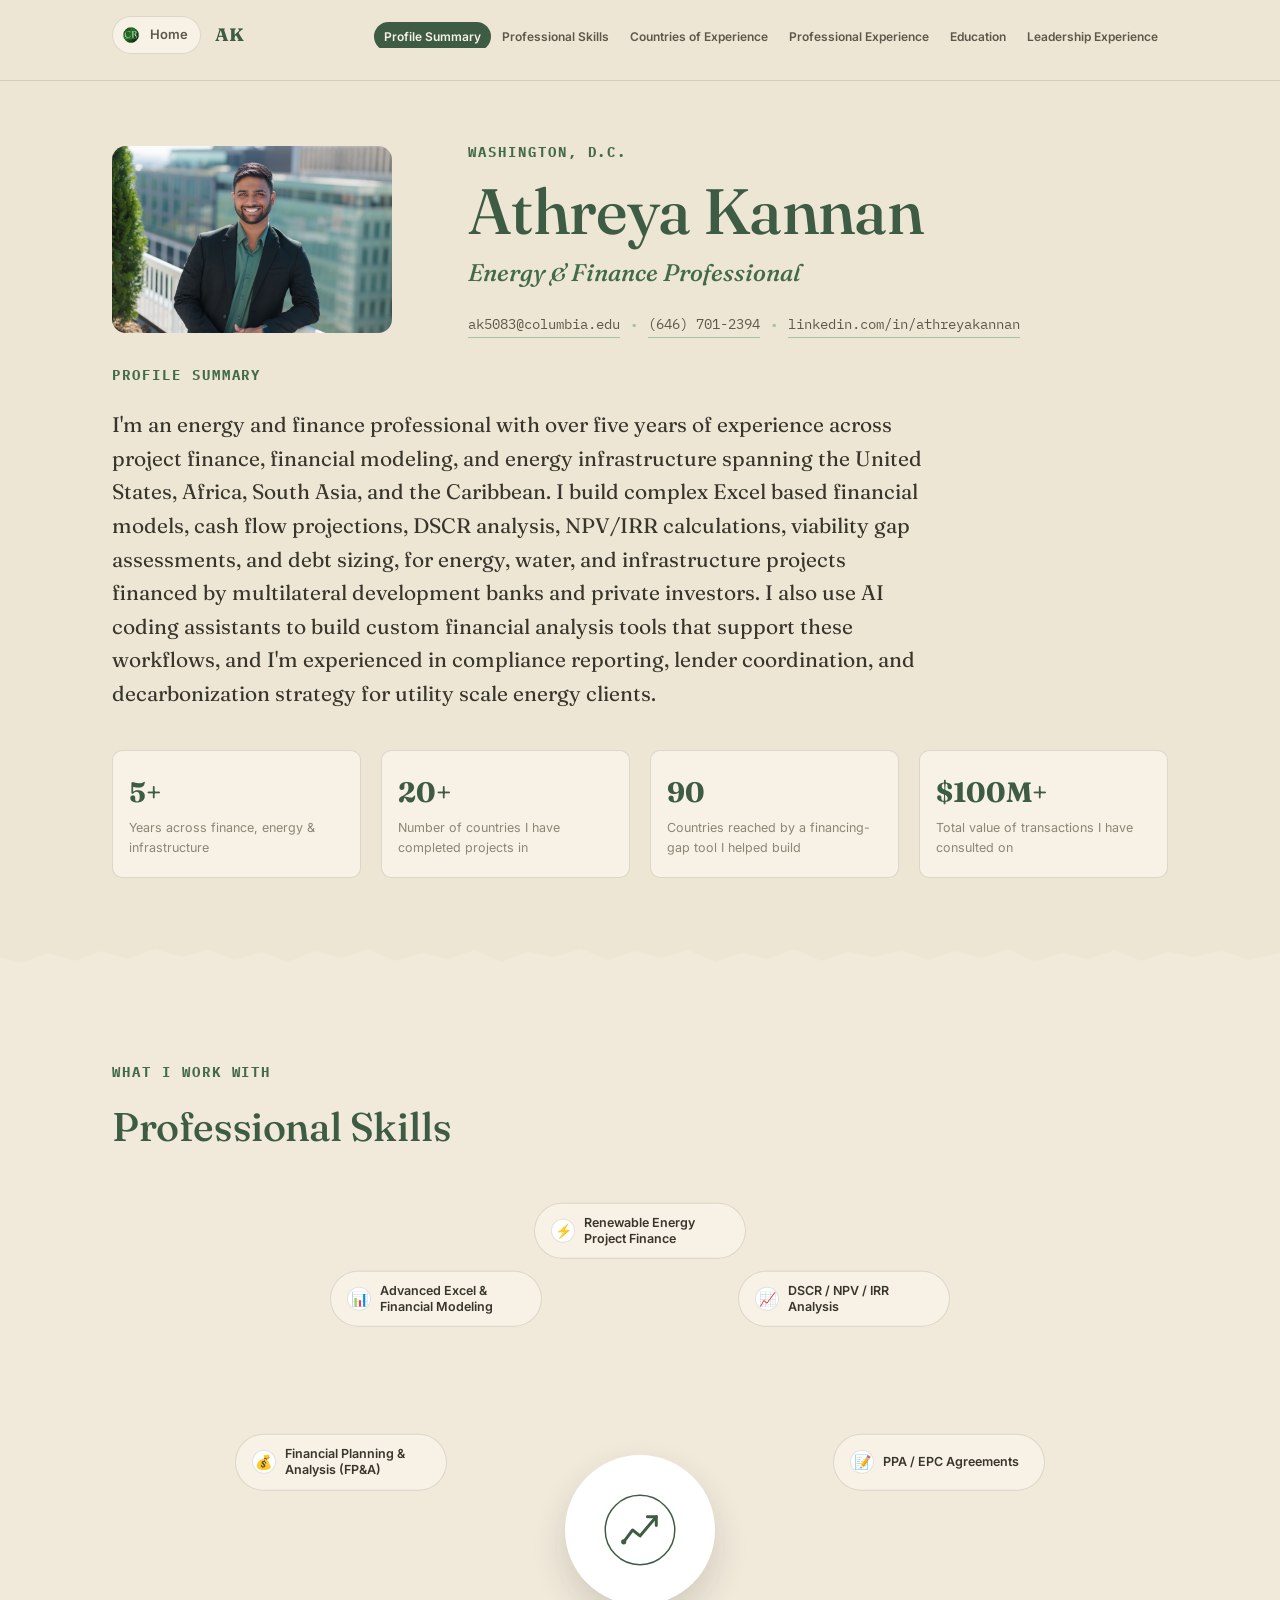
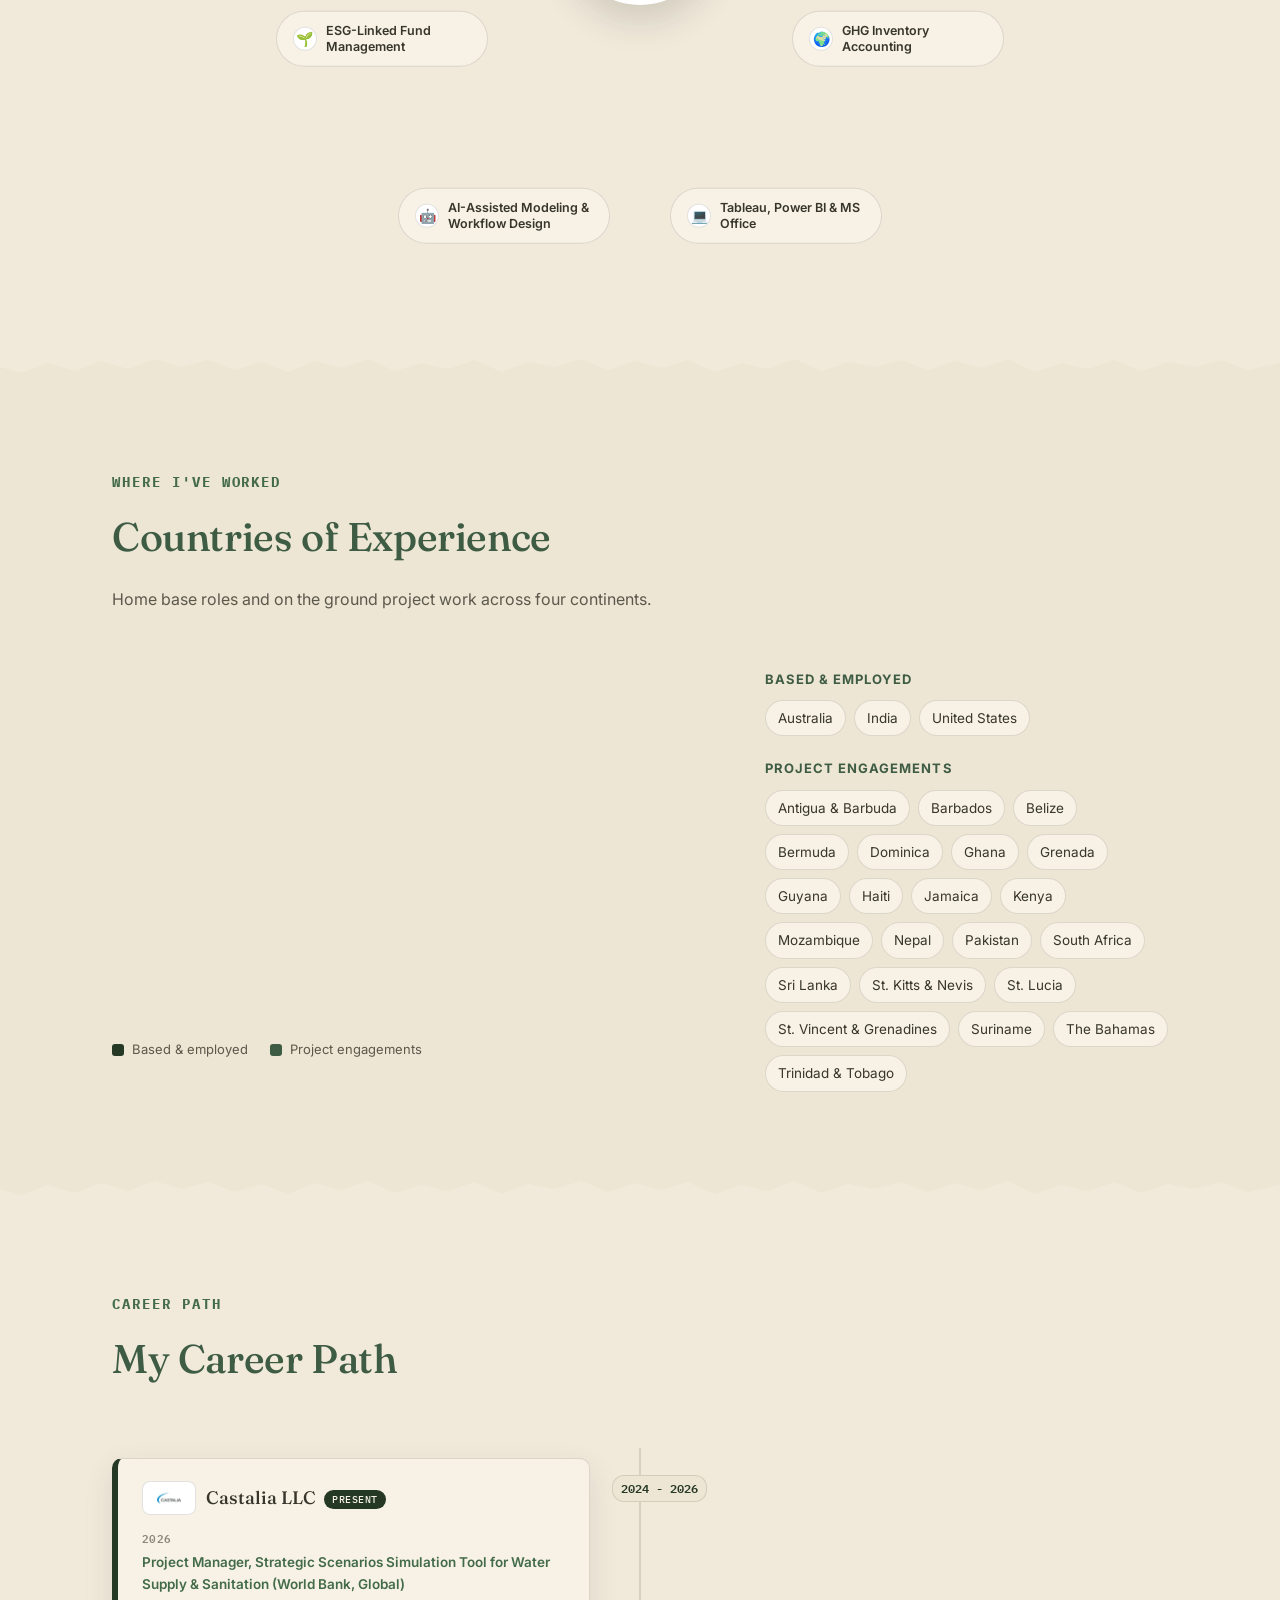
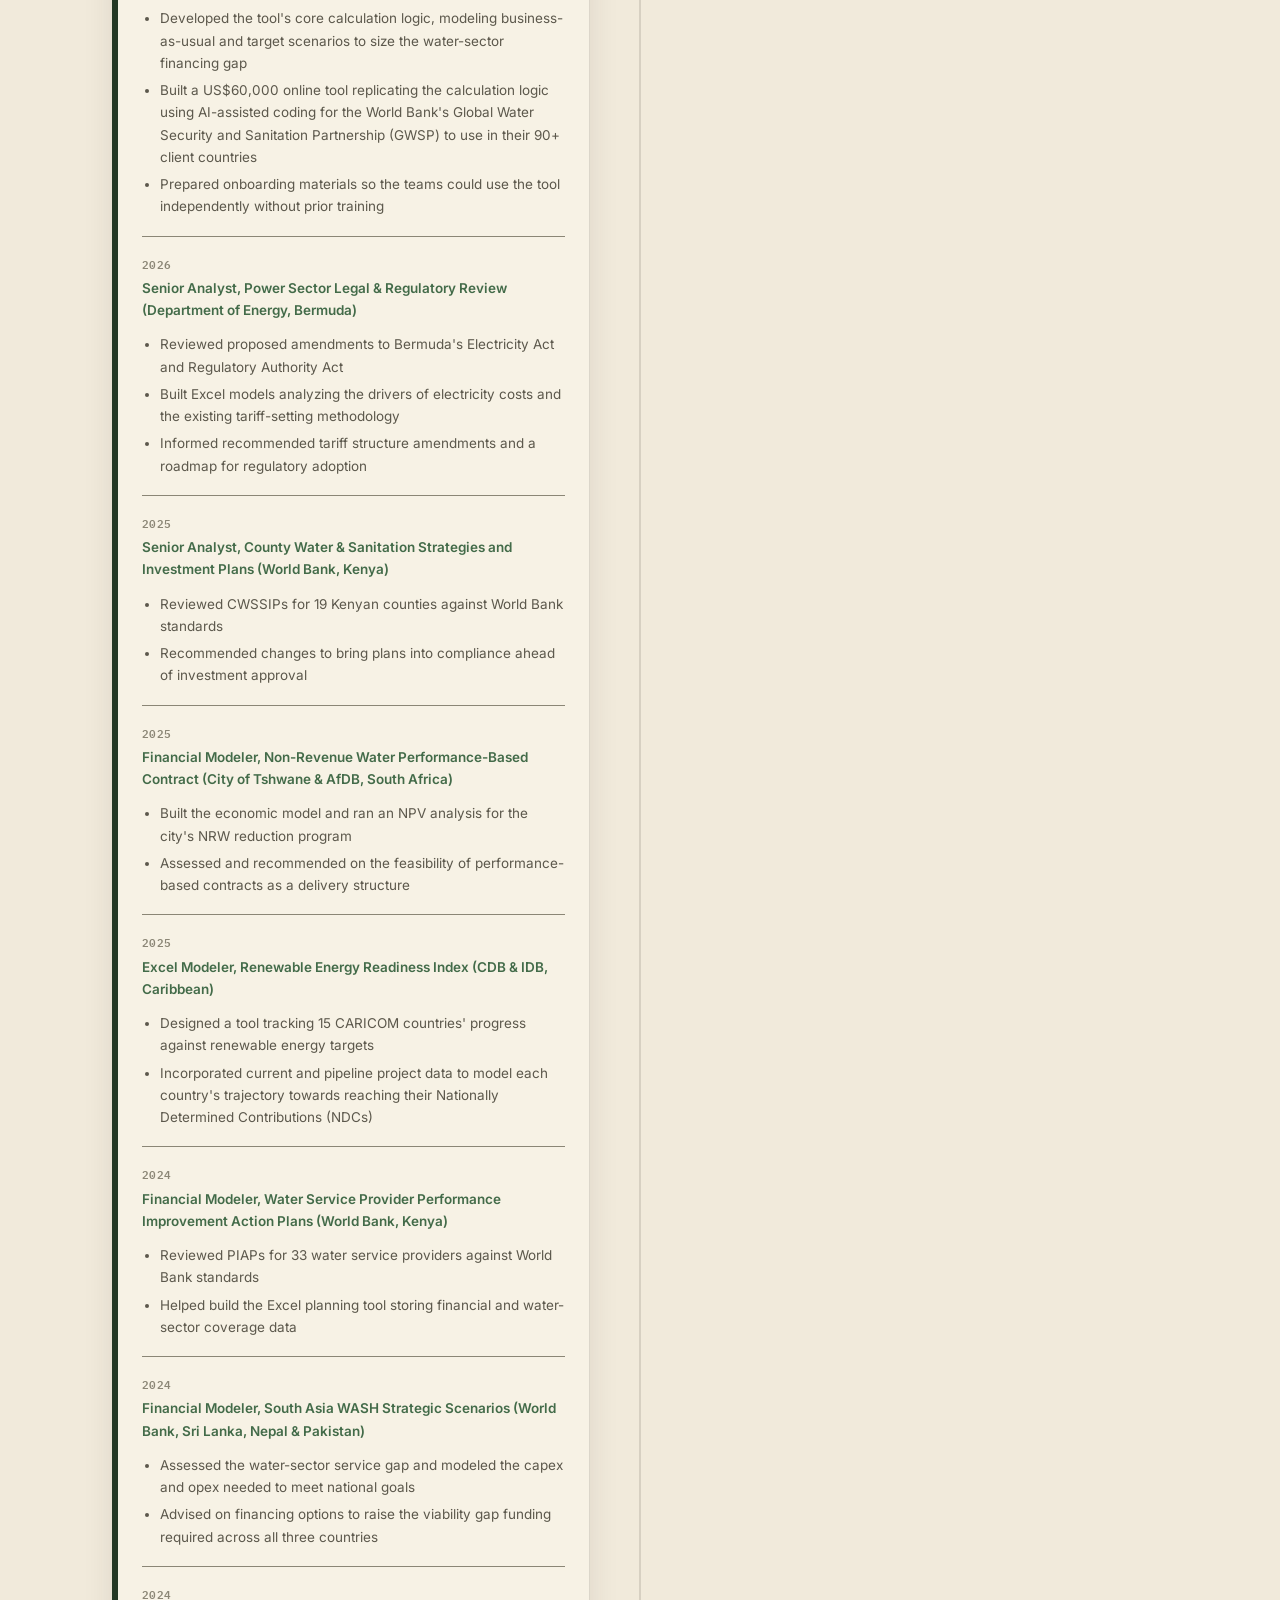
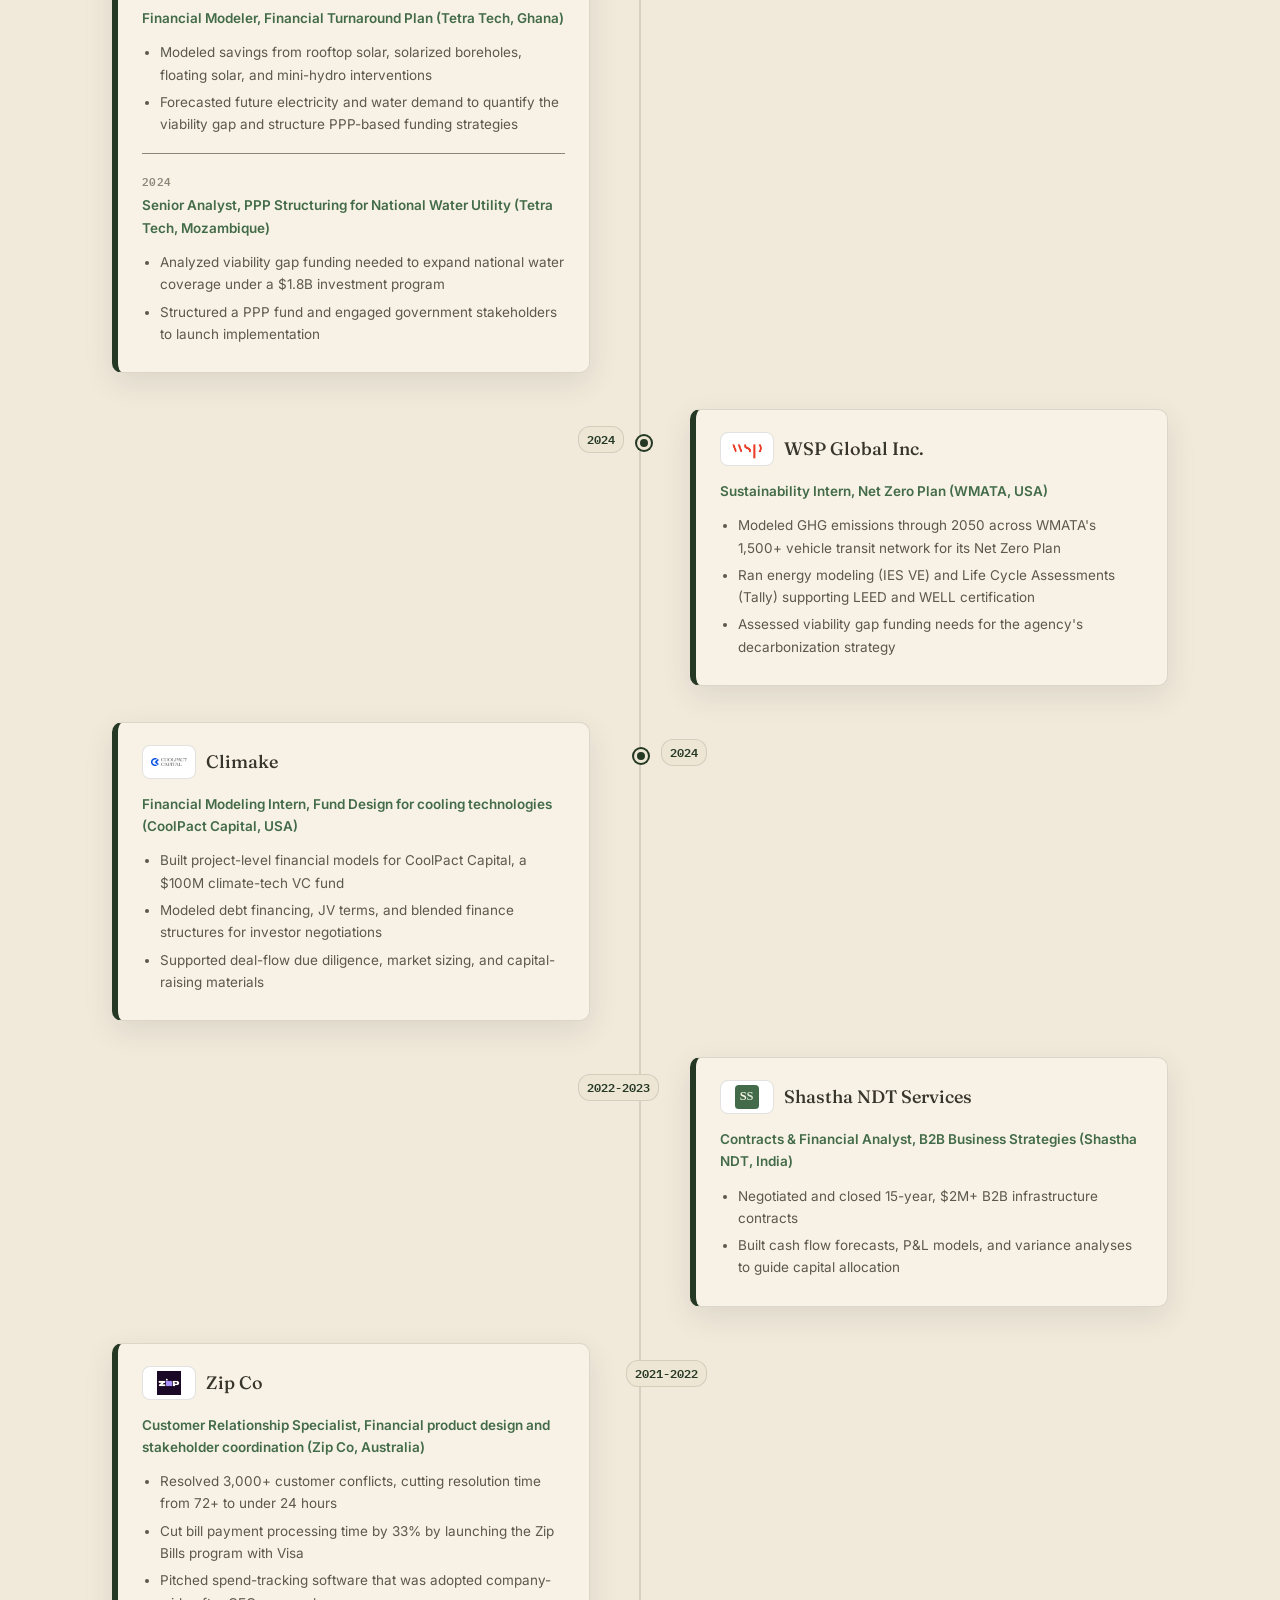
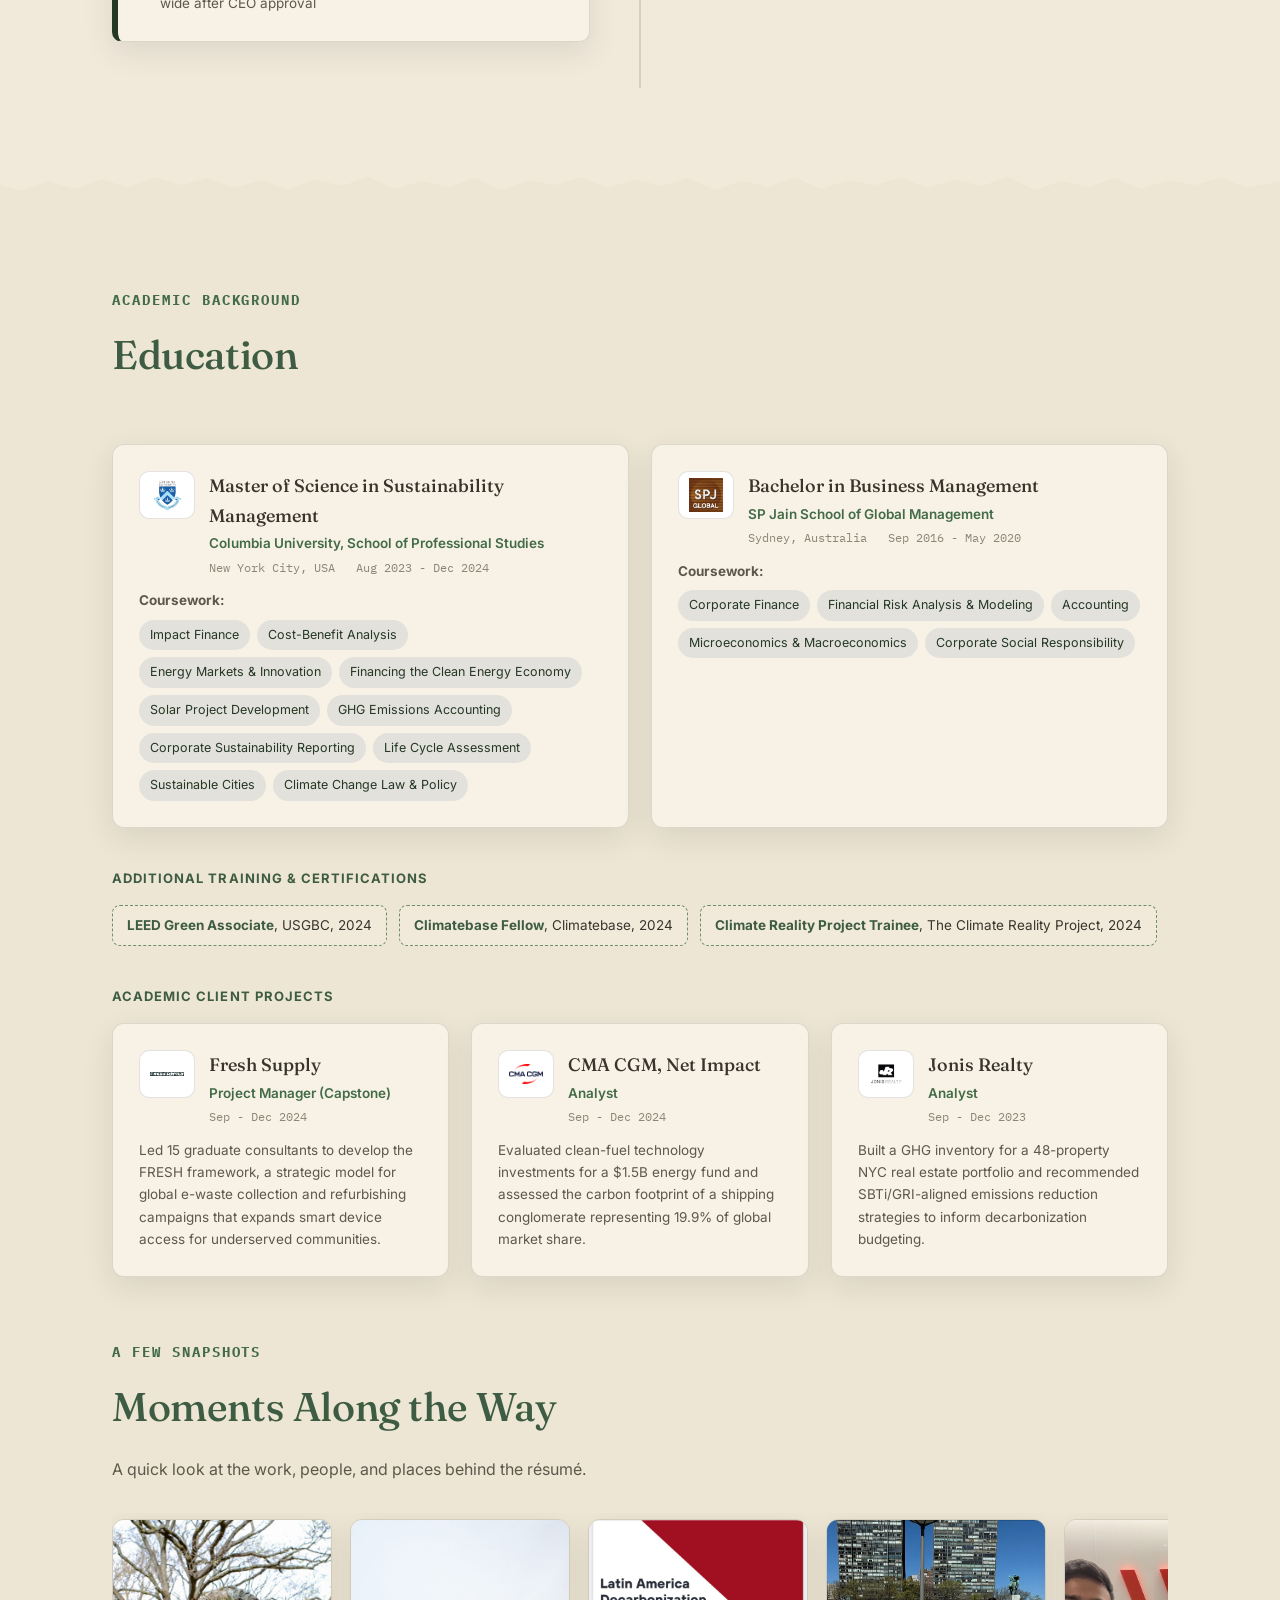
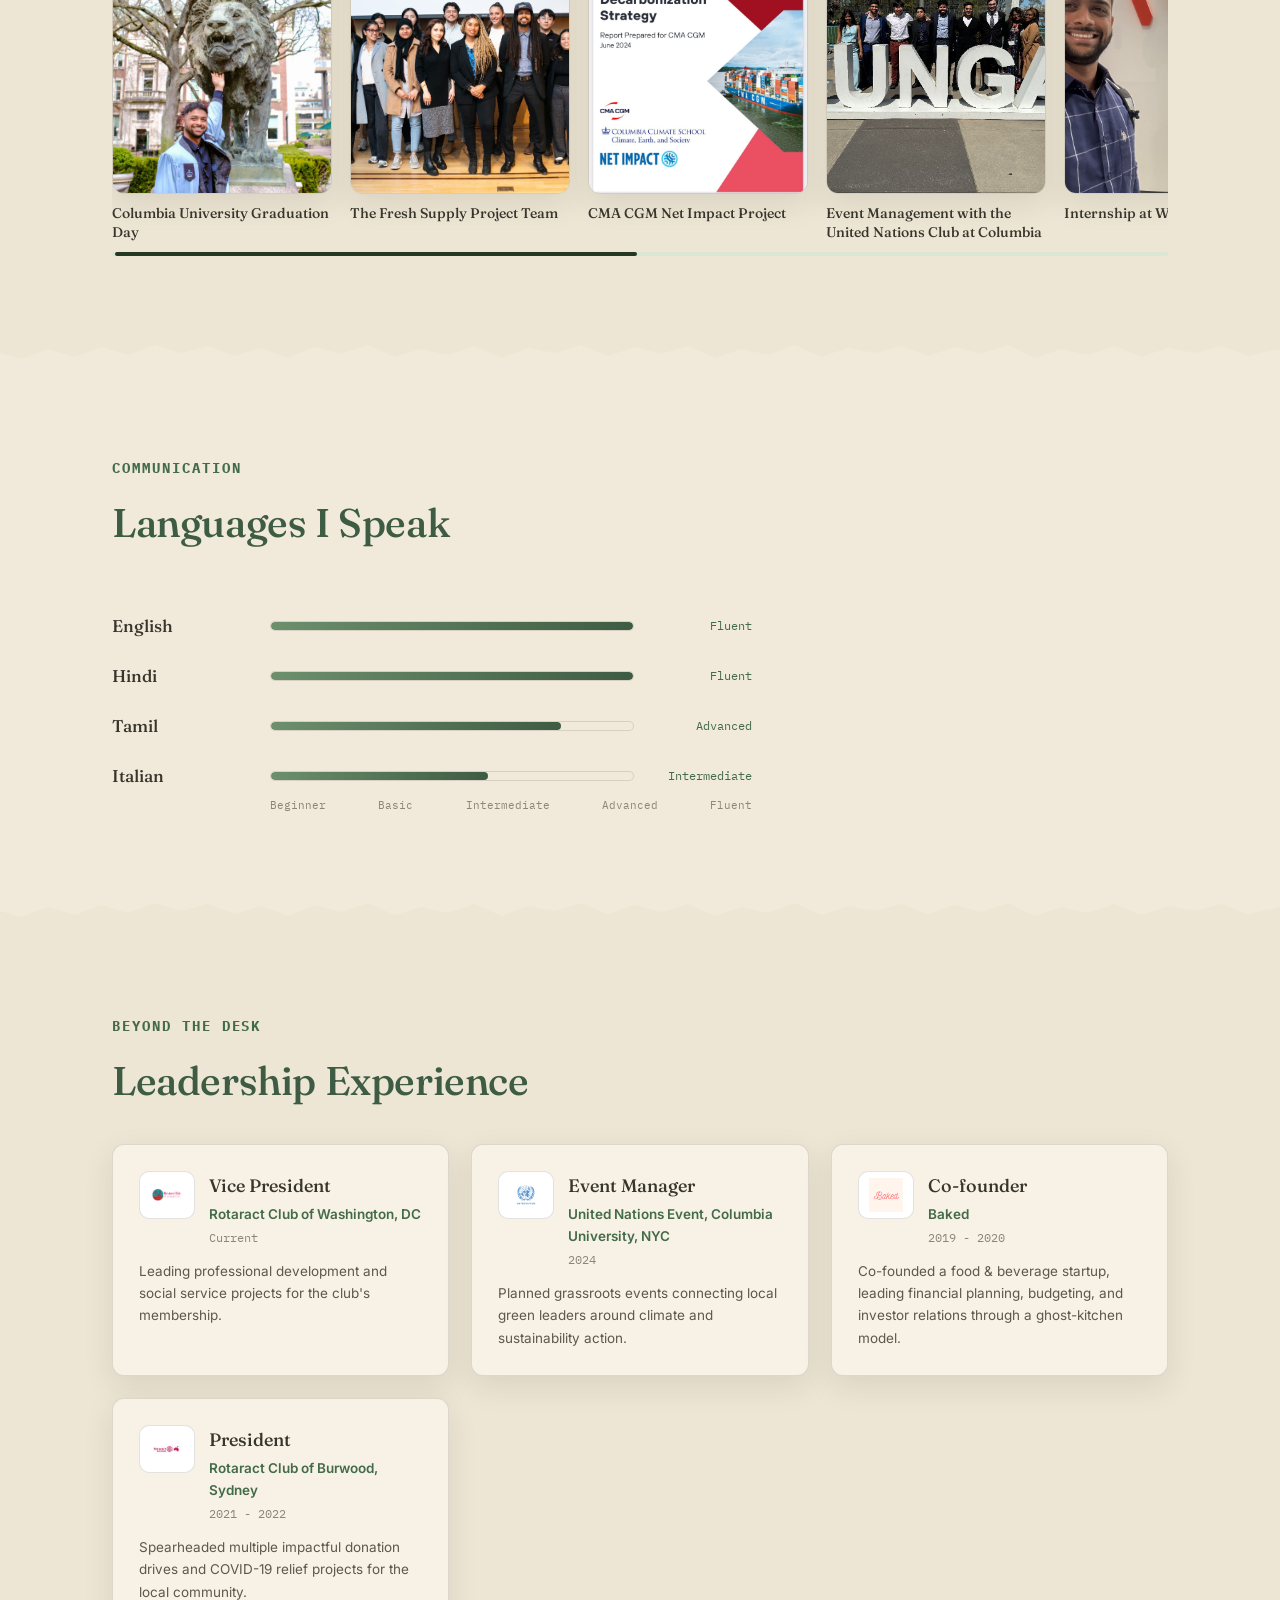
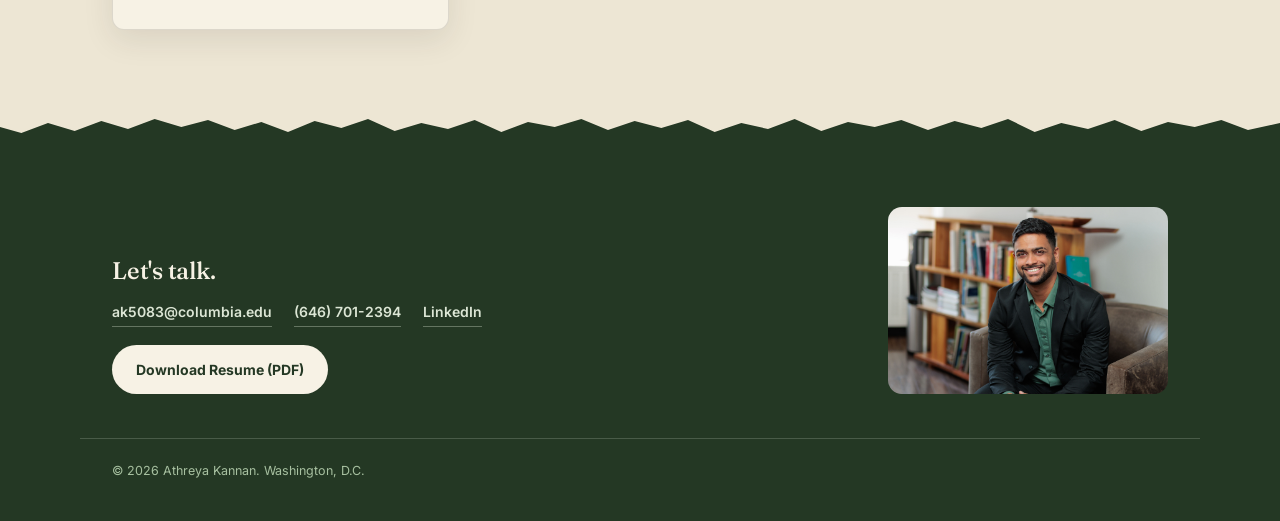
==== commit 9d429849: "Update index.html" ====
--- a/Portfolio/index.html
+++ b/Portfolio/index.html
@@ -113,6 +113,16 @@
   display:flex; align-items:center; justify-content:space-between;
   padding-top:16px; padding-bottom:16px; gap:14px;
 }
+.nav-brand-group{display:flex; align-items:center; gap:14px; flex:none;}
+.nav-home-link{
+  display:flex; align-items:center; gap:8px;
+  font-family:var(--sans); font-weight:600; color:var(--ink-soft);
+  font-size:13px; white-space:nowrap; text-decoration:none;
+  padding:7px 12px 7px 7px; border-radius:999px; border:1px solid var(--line);
+  background:var(--paper-card); transition:all .2s ease;
+}
+.nav-home-link:hover{border-color:var(--green-teal); color:var(--green-deep);}
+.nav-home-link img{height:22px; width:22px; object-fit:contain; border-radius:50%;}
 .nav-mark{
   font-family:var(--serif); font-weight:700; color:var(--green);
   font-size:18px; white-space:nowrap; text-decoration:none; flex:none;
@@ -125,7 +135,7 @@
 .nav-links a{
   text-decoration:none; font-size:12px; font-weight:600;
   color:var(--ink-soft); white-space:nowrap;
-  padding:7px 8px; border-radius:20px; transition:all .2s ease;
+  padding:7px 10px; border-radius:999px; transition:all .2s ease;
 }
 .nav-links a:hover, .nav-links a.active{background:var(--green); color:var(--paper-card);}
 
@@ -448,14 +458,19 @@
      ============================================================ -->
 <nav class="navbar">
   <div class="wrap">
-    <a href="#hero" class="nav-mark">AK</a>
+    <div class="nav-brand-group">
+      <a href="../index.html" class="nav-home-link" title="Back to Chronocept Revolutions">
+        <img src="../assets/img/logo.png" alt="Chronocept Revolutions logo">
+        Home
+      </a>
+      <a href="#hero" class="nav-mark">AK</a>
+    </div>
     <ul class="nav-links" id="navLinks">
       <li><a href="#hero">Profile Summary</a></li>
       <li><a href="#skills">Professional Skills</a></li>
       <li><a href="#countries">Countries of Experience</a></li>
       <li><a href="#experience">Professional Experience</a></li>
       <li><a href="#education">Education</a></li>
-      <li><a href="#languages">Languages</a></li>
       <li><a href="#leadership">Leadership Experience</a></li>
     </ul>
   </div>
@@ -1025,6 +1040,19 @@
   <ul class="country-list">${projectCountries.map(c => `<li>${c.name}</li>`).join('')}</ul>
 `;
 
+// In-page nav links (including the AK mark) scroll smoothly to their section
+// without changing the URL hash or adding browser history entries, so the
+// back button takes visitors straight back to the Chronocept Revolutions
+// site instead of stepping through each section they viewed.
+document.querySelectorAll('a[href^="#"]').forEach((a) => {
+  a.addEventListener('click', (e) => {
+    const target = document.querySelector(a.getAttribute('href'));
+    if (!target) return;
+    e.preventDefault();
+    target.scrollIntoView({ behavior: 'smooth', block: 'start' });
+  });
+});
+
 // Nav active-state on scroll
 const navLinks = document.querySelectorAll('.nav-links a');
 const sections = [...navLinks].map(a => document.querySelector(a.getAttribute('href')));
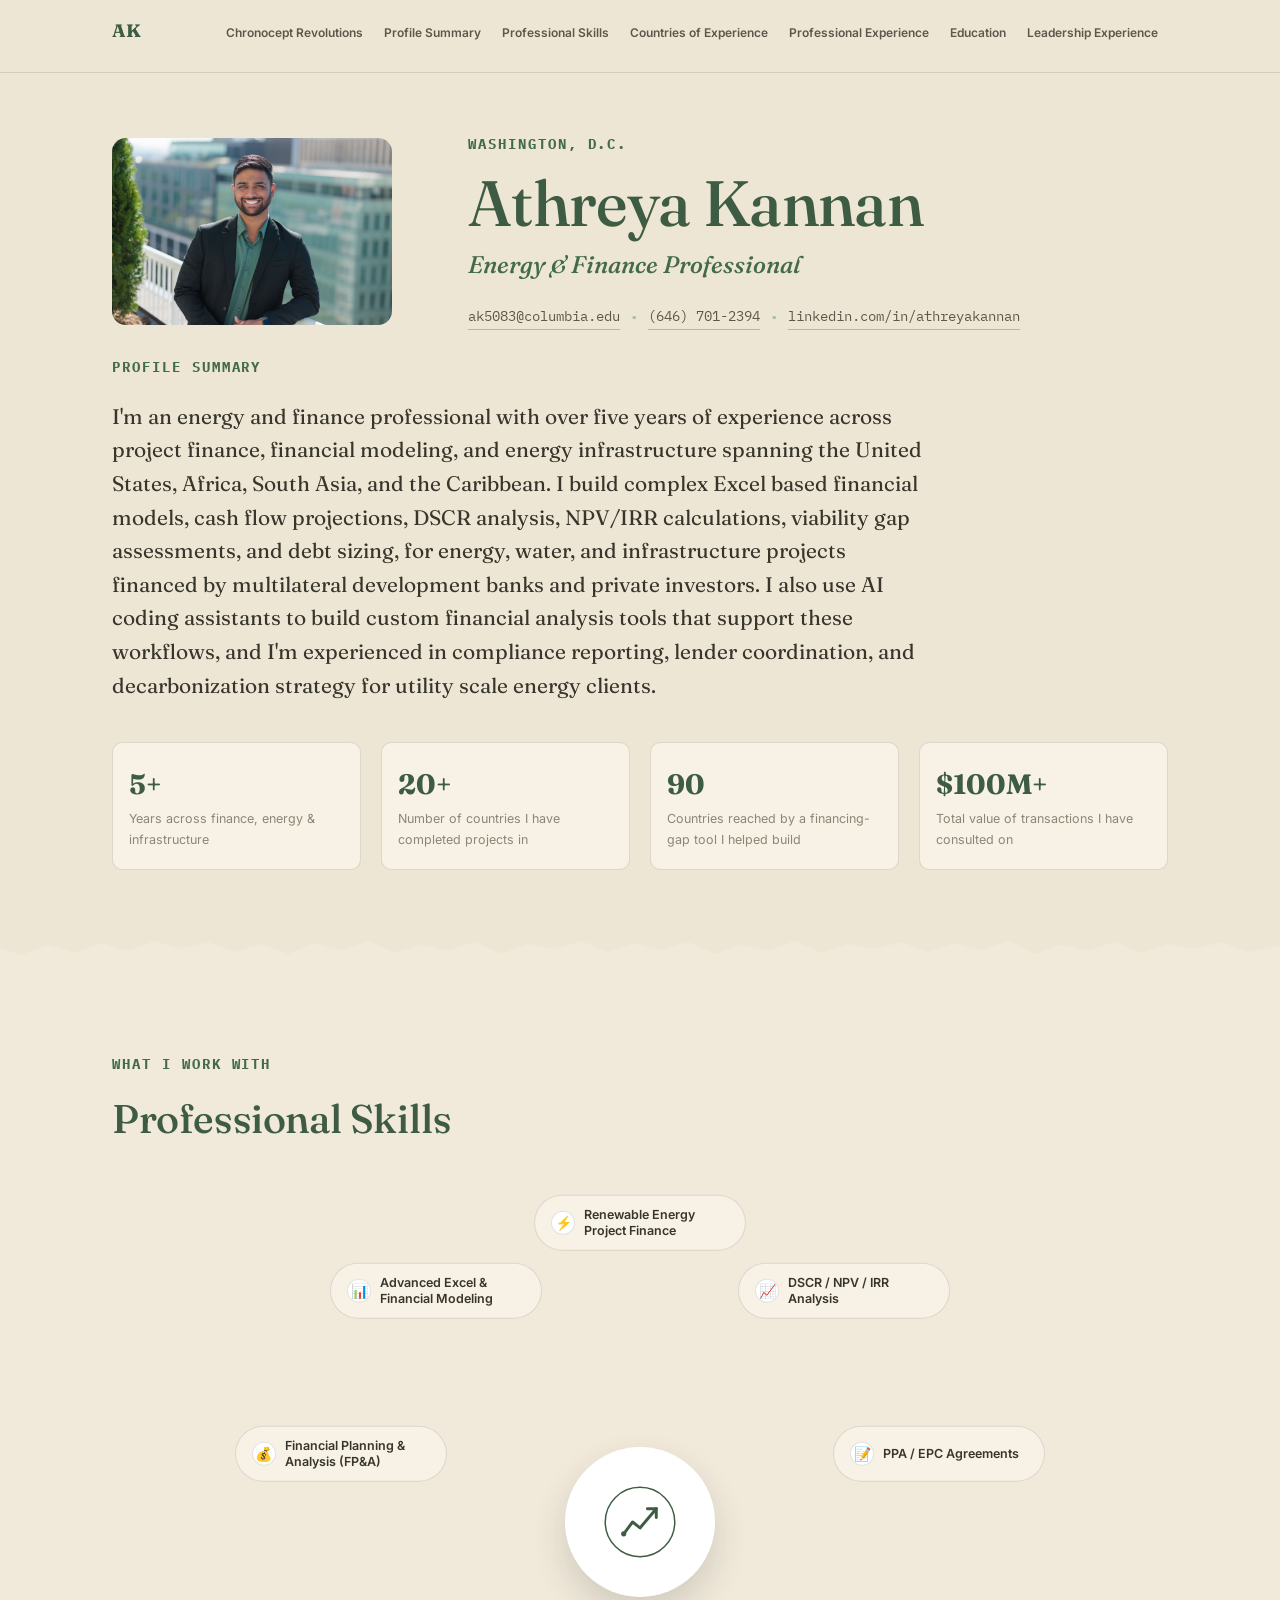
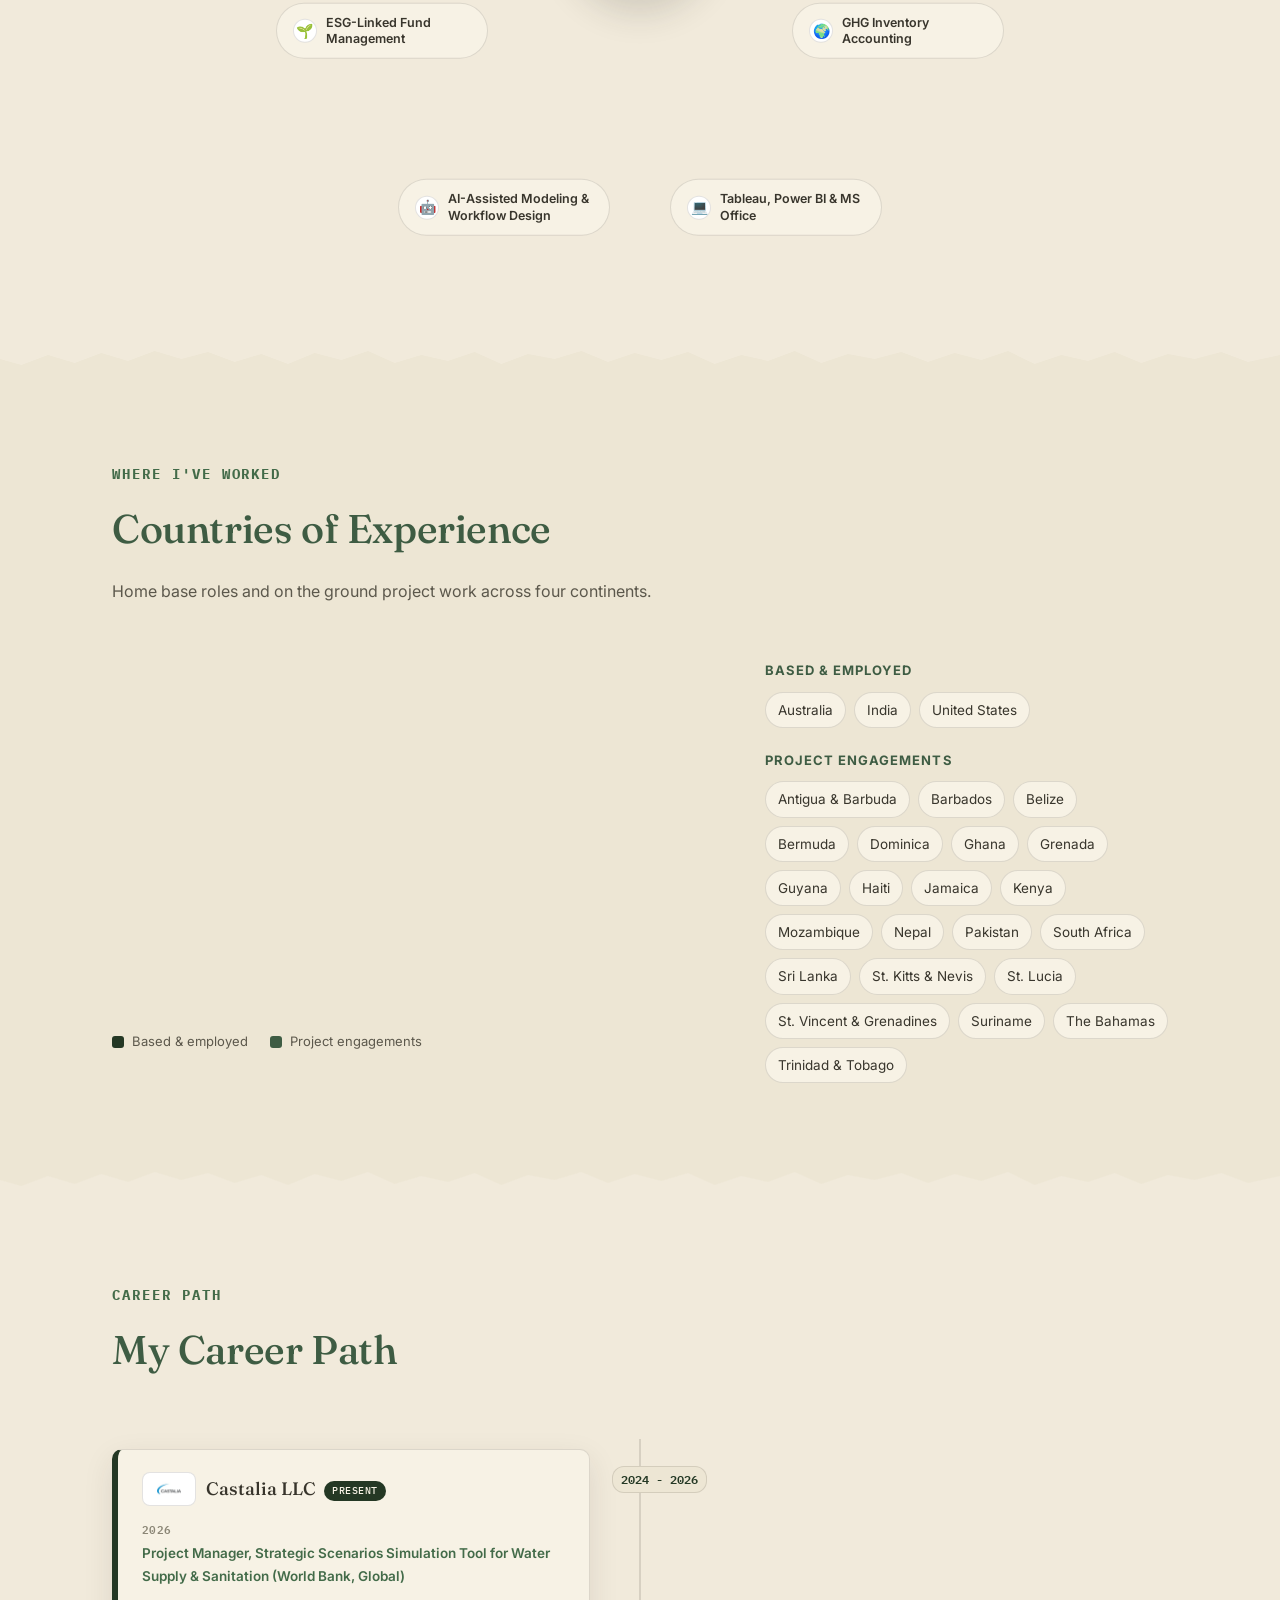
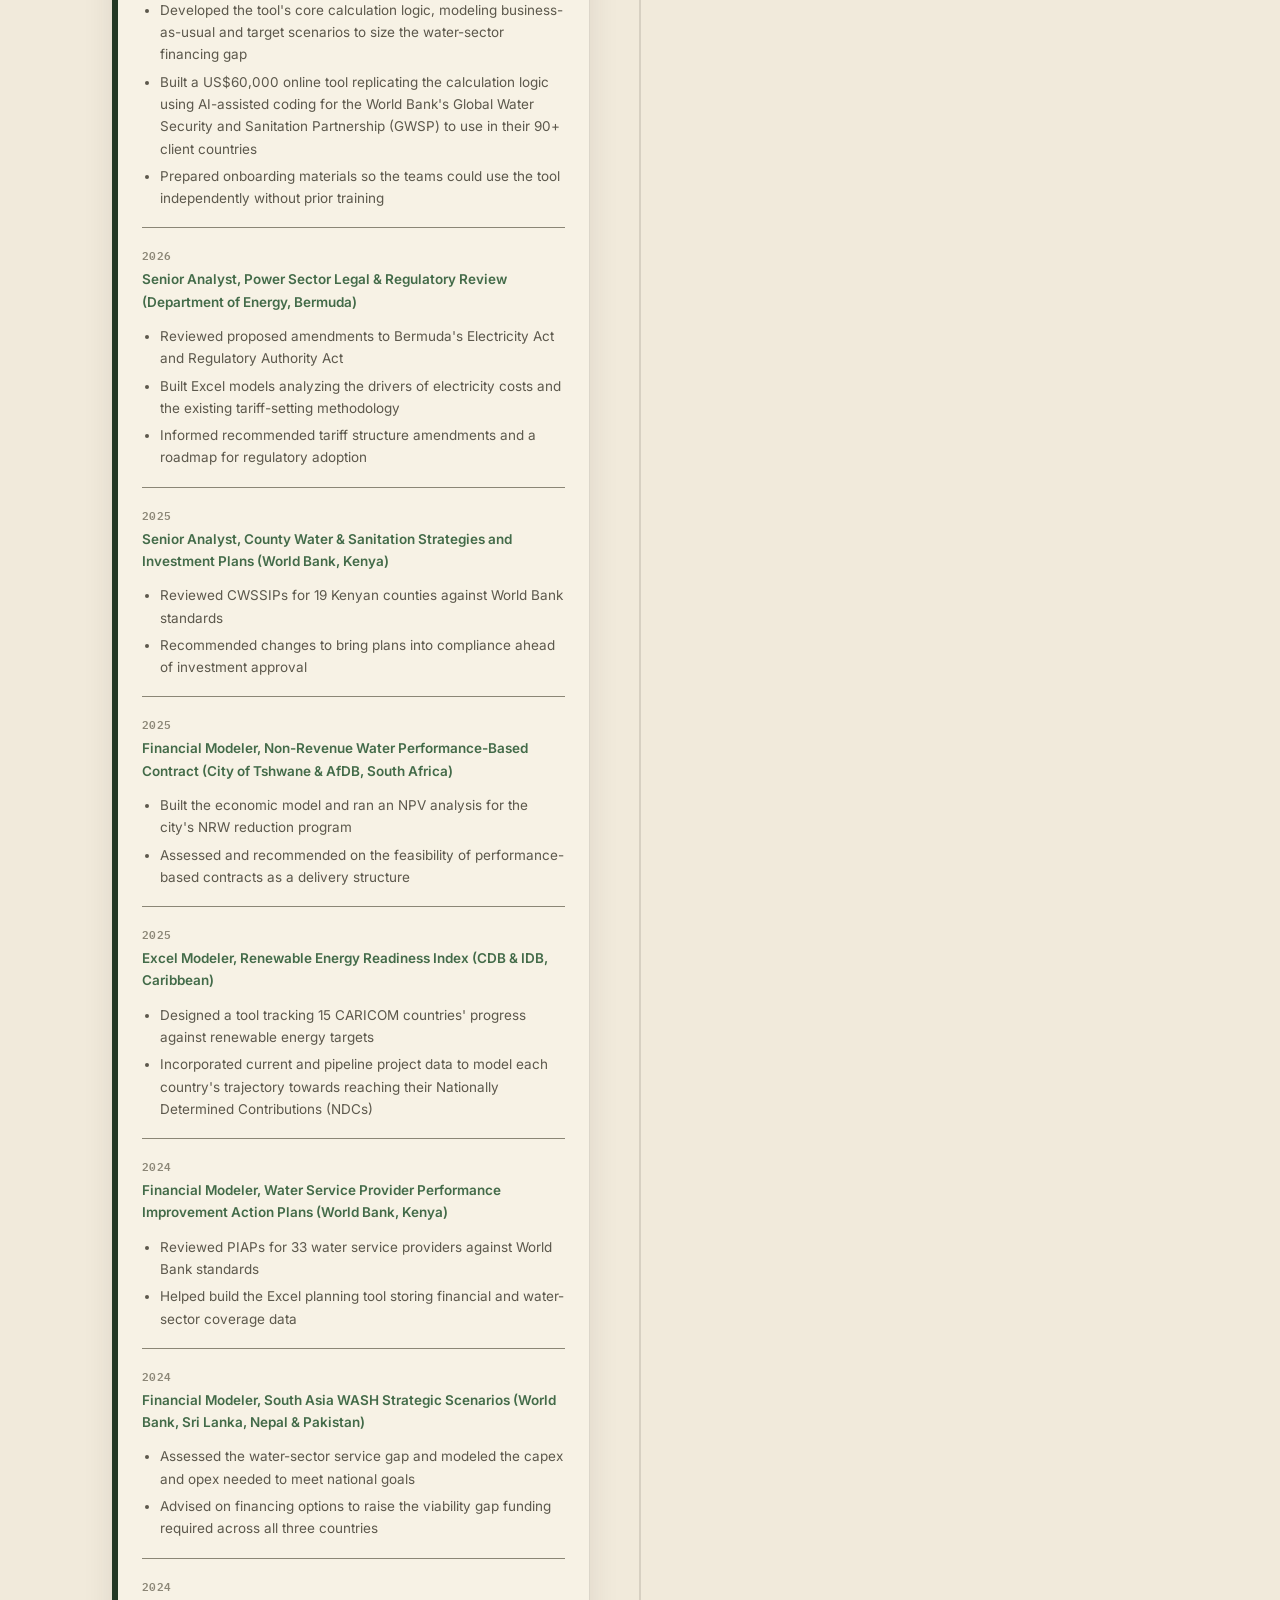
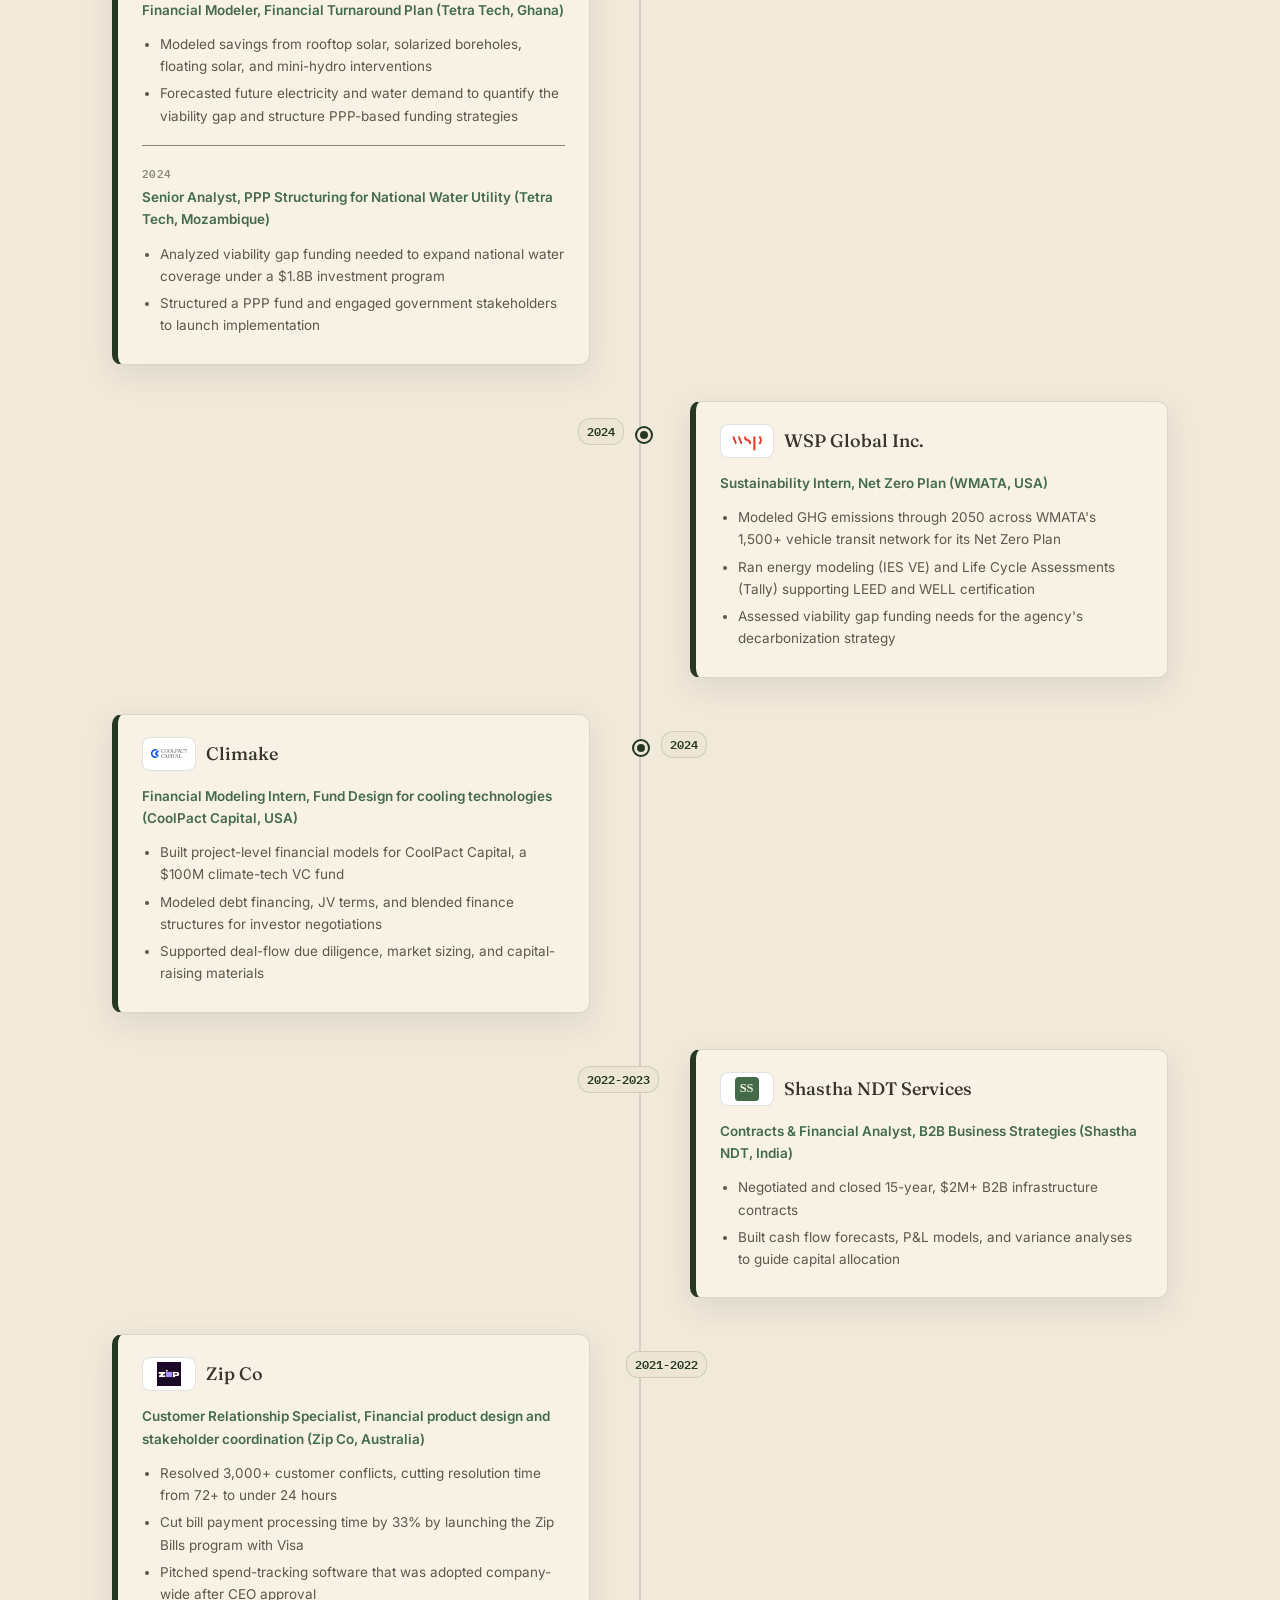
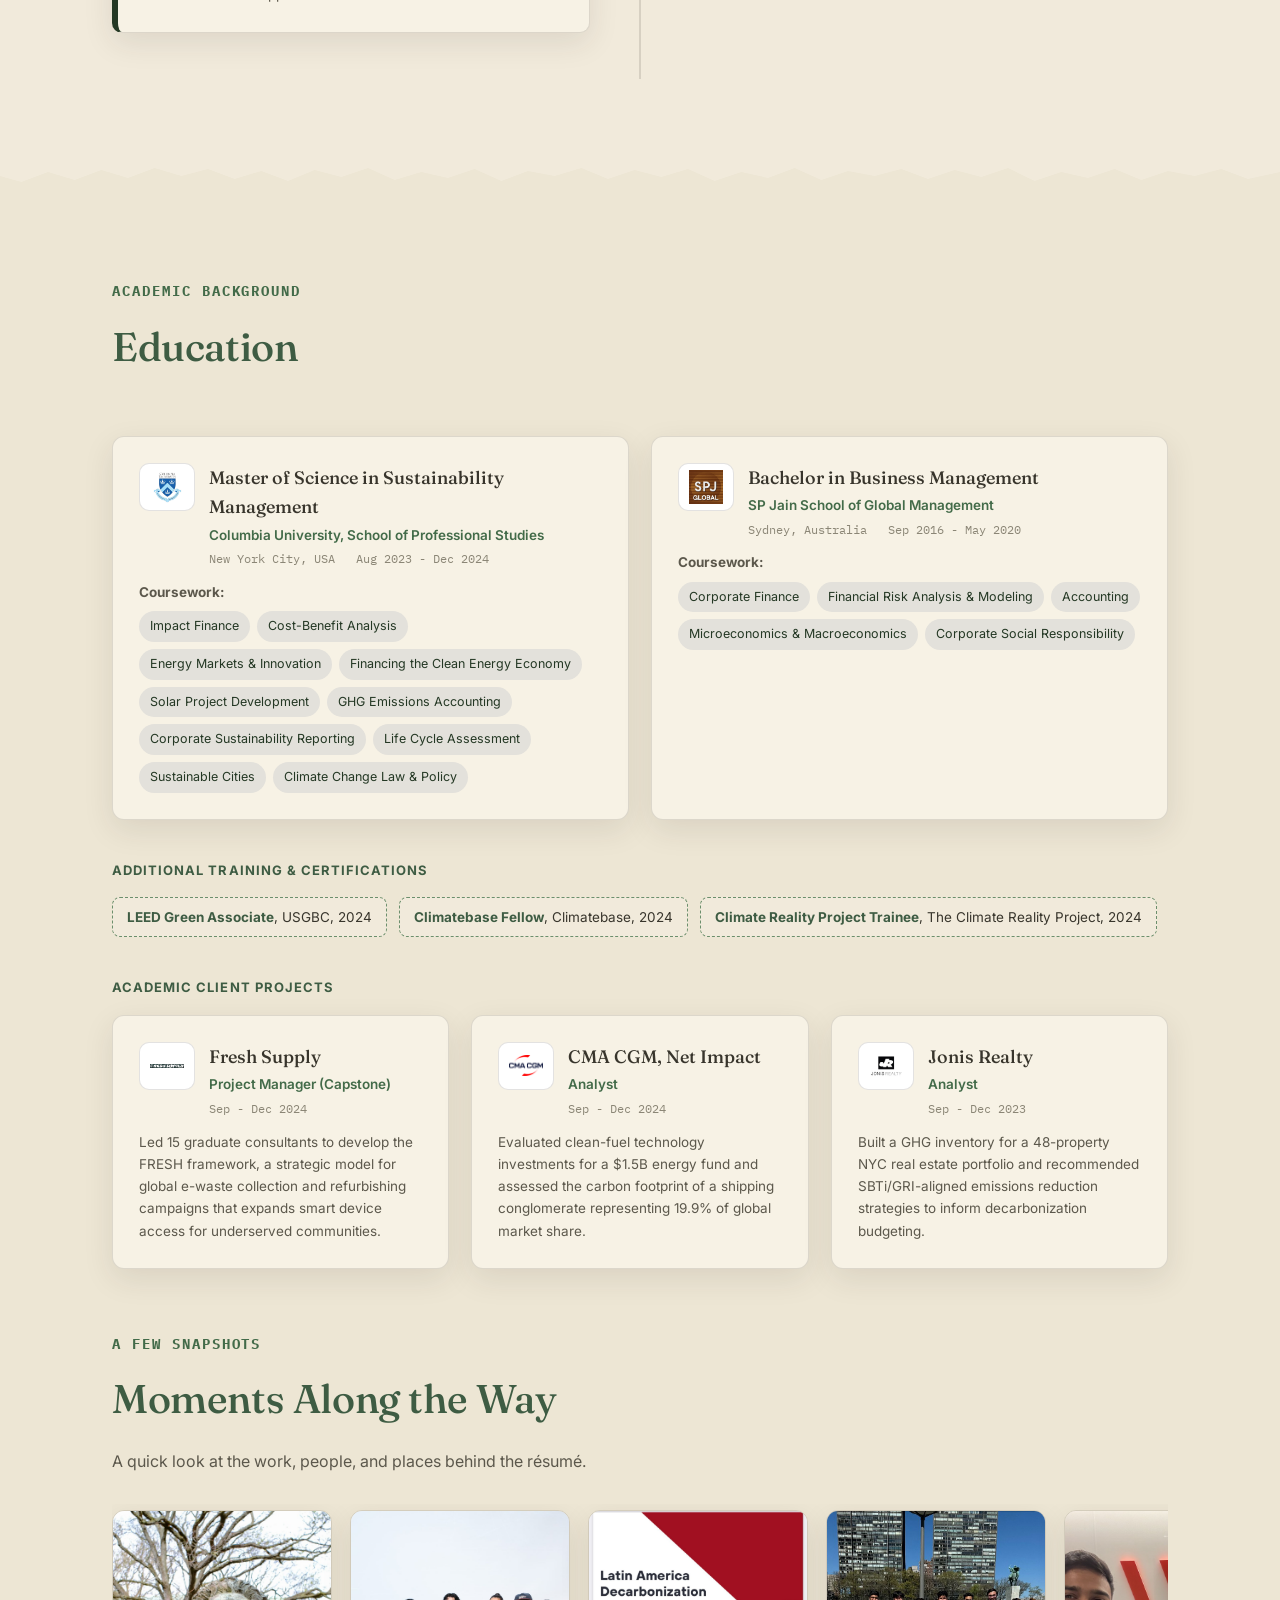
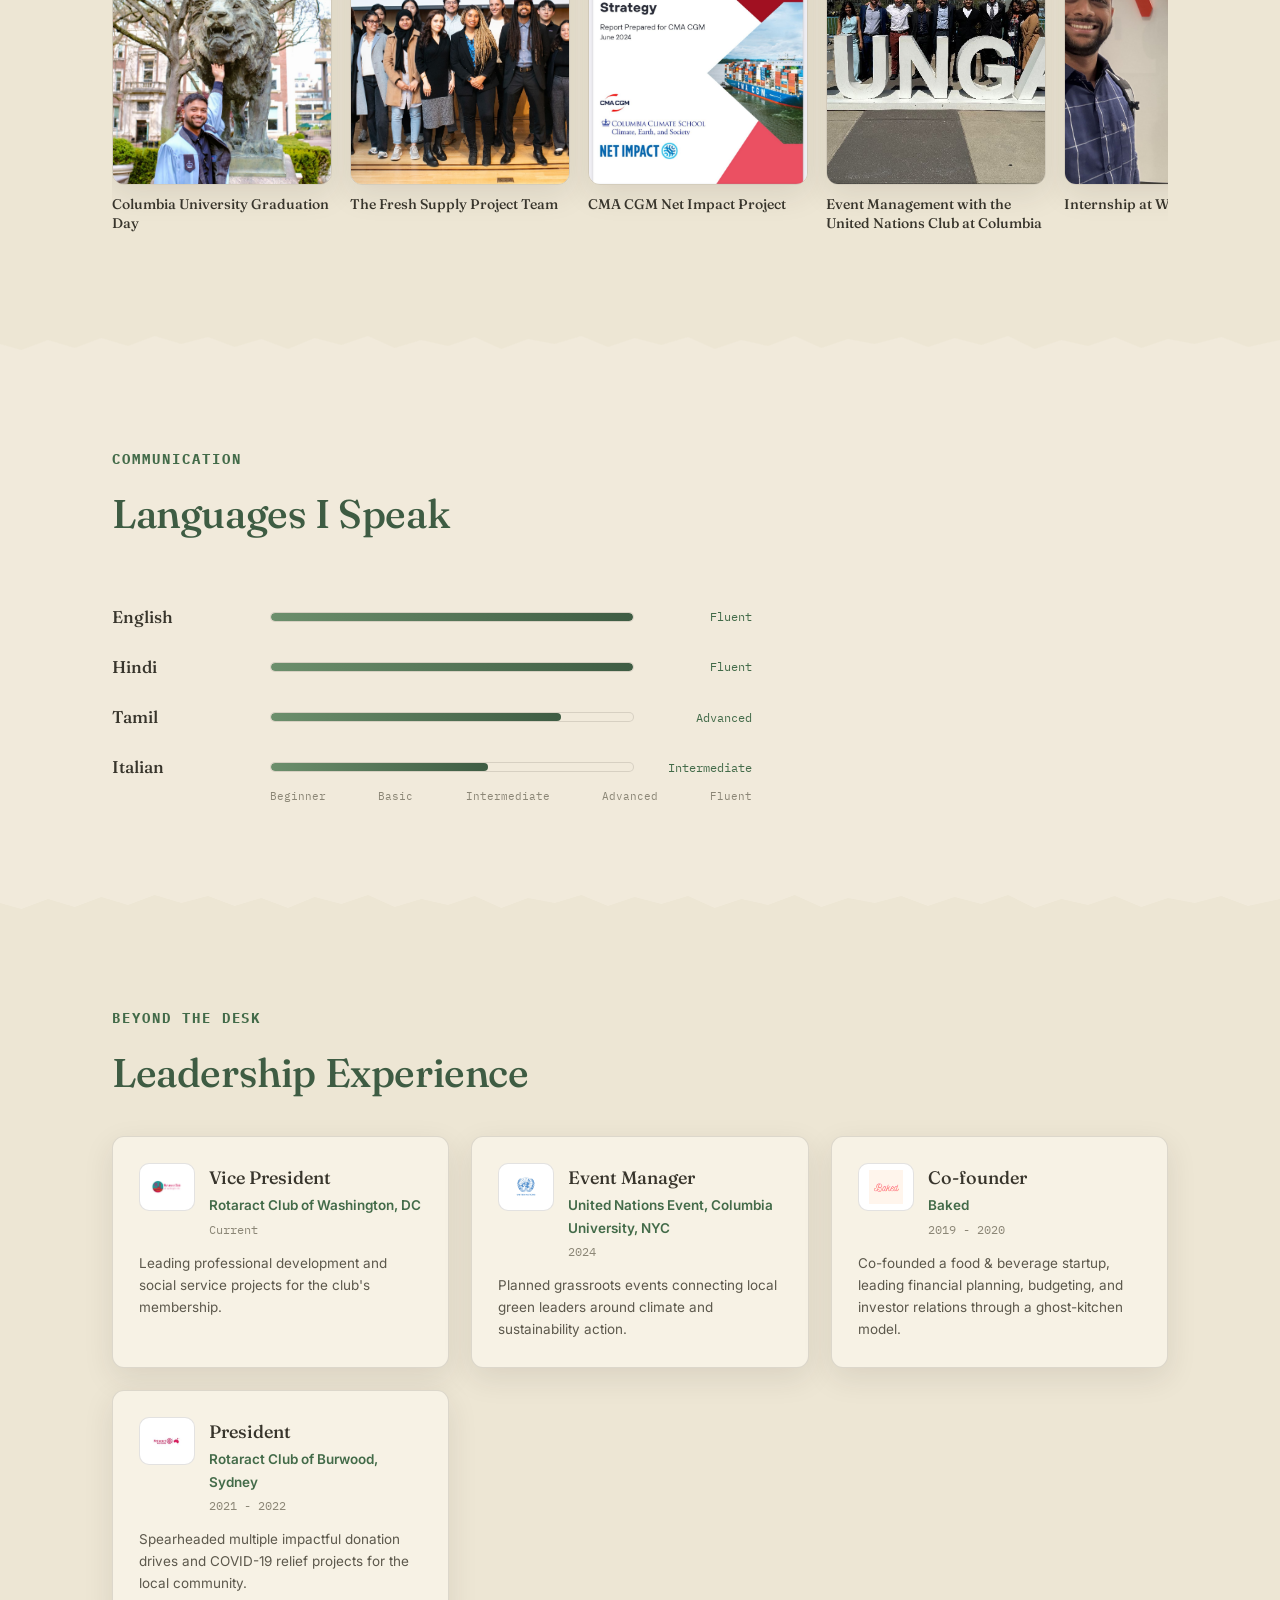
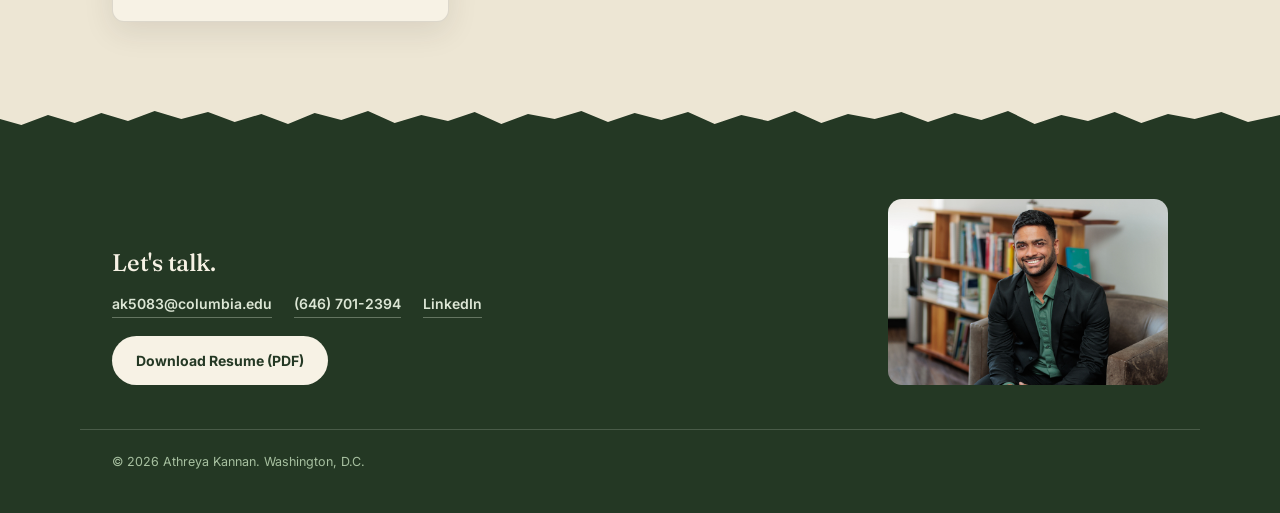
==== commit bcfe1d55: "Update index.html" ====
--- a/Portfolio/index.html
+++ b/Portfolio/index.html
@@ -113,16 +113,6 @@
   display:flex; align-items:center; justify-content:space-between;
   padding-top:16px; padding-bottom:16px; gap:14px;
 }
-.nav-brand-group{display:flex; align-items:center; gap:14px; flex:none;}
-.nav-home-link{
-  display:flex; align-items:center; gap:8px;
-  font-family:var(--sans); font-weight:600; color:var(--ink-soft);
-  font-size:13px; white-space:nowrap; text-decoration:none;
-  padding:7px 12px 7px 7px; border-radius:999px; border:1px solid var(--line);
-  background:var(--paper-card); transition:all .2s ease;
-}
-.nav-home-link:hover{border-color:var(--green-teal); color:var(--green-deep);}
-.nav-home-link img{height:22px; width:22px; object-fit:contain; border-radius:50%;}
 .nav-mark{
   font-family:var(--serif); font-weight:700; color:var(--green);
   font-size:18px; white-space:nowrap; text-decoration:none; flex:none;
@@ -458,14 +448,9 @@
      ============================================================ -->
 <nav class="navbar">
   <div class="wrap">
-    <div class="nav-brand-group">
-      <a href="../index.html" class="nav-home-link" title="Back to Chronocept Revolutions">
-        <img src="../assets/img/logo.png" alt="Chronocept Revolutions logo">
-        Home
-      </a>
-      <a href="#hero" class="nav-mark">AK</a>
-    </div>
+    <a href="#hero" class="nav-mark">AK</a>
     <ul class="nav-links" id="navLinks">
+      <li><a href="../index.html" title="Back to Chronocept Revolutions">Chronocept Revolutions</a></li>
       <li><a href="#hero">Profile Summary</a></li>
       <li><a href="#skills">Professional Skills</a></li>
       <li><a href="#countries">Countries of Experience</a></li>
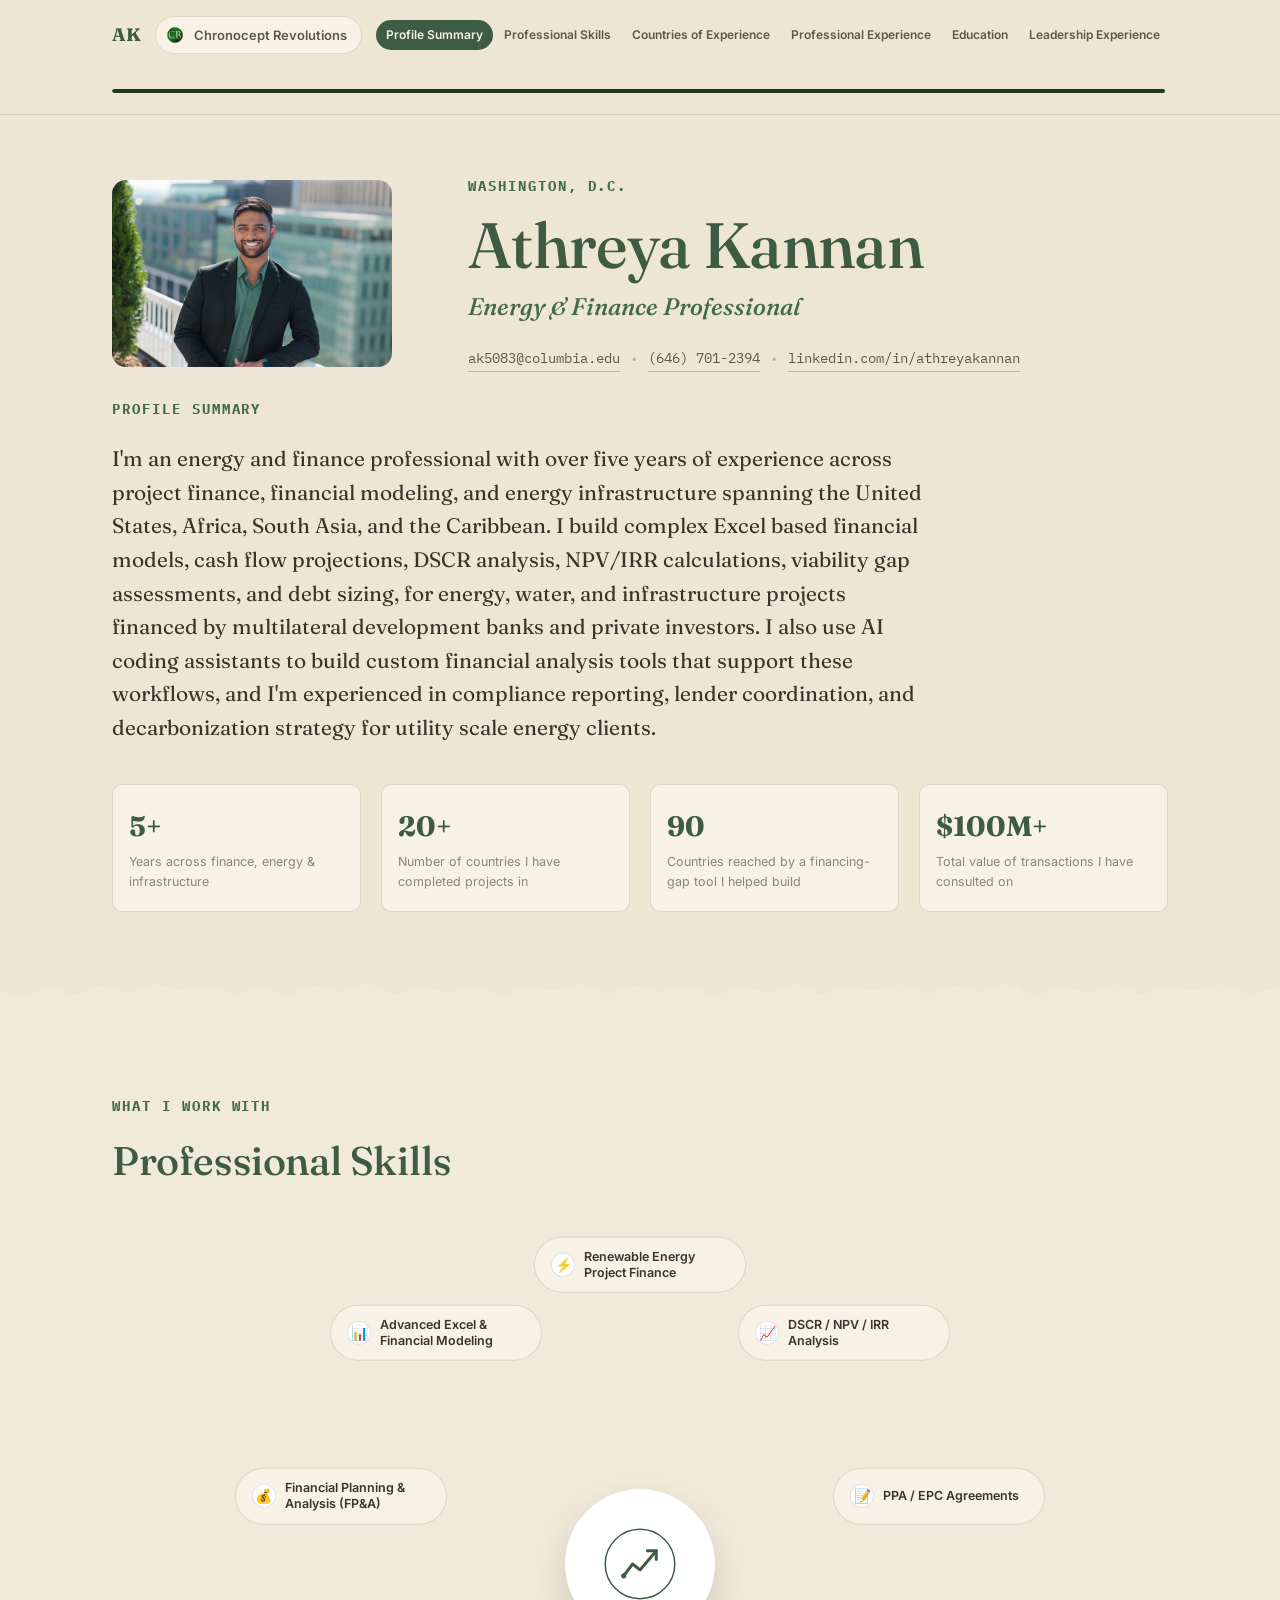
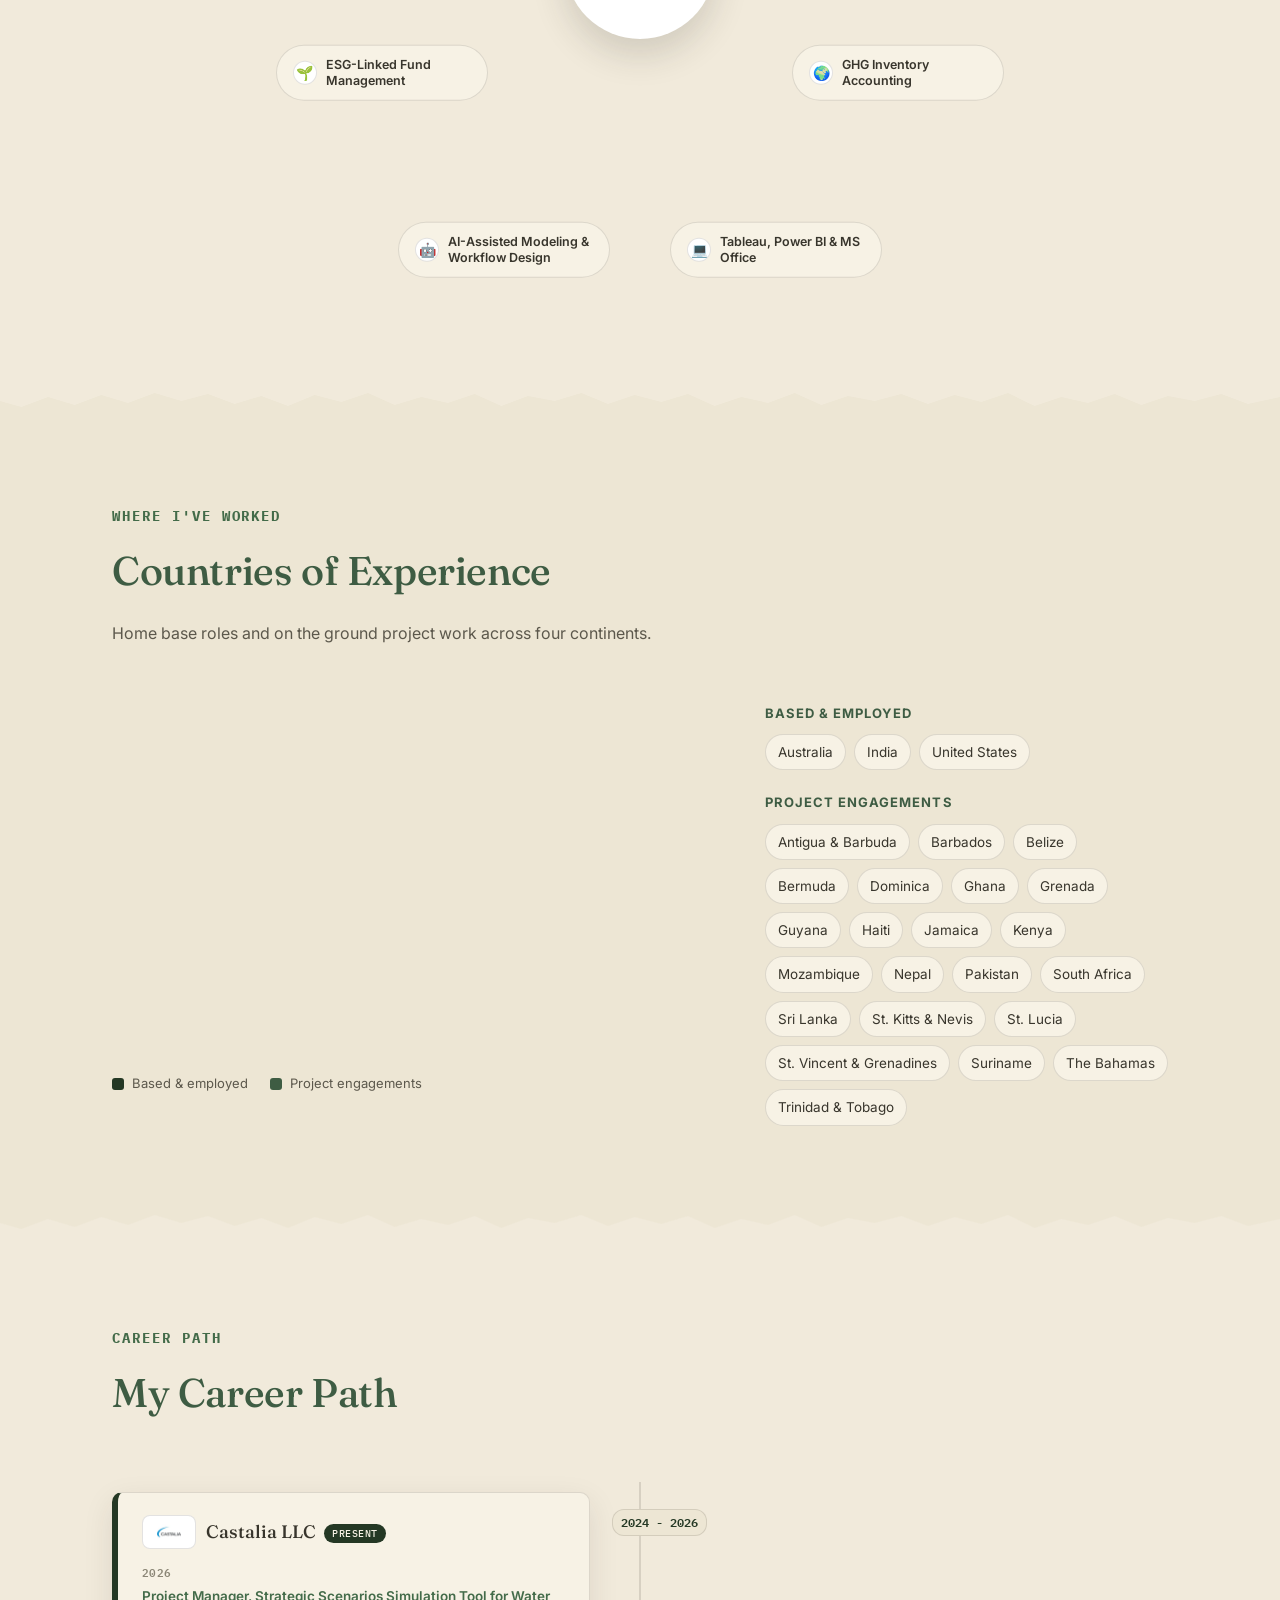
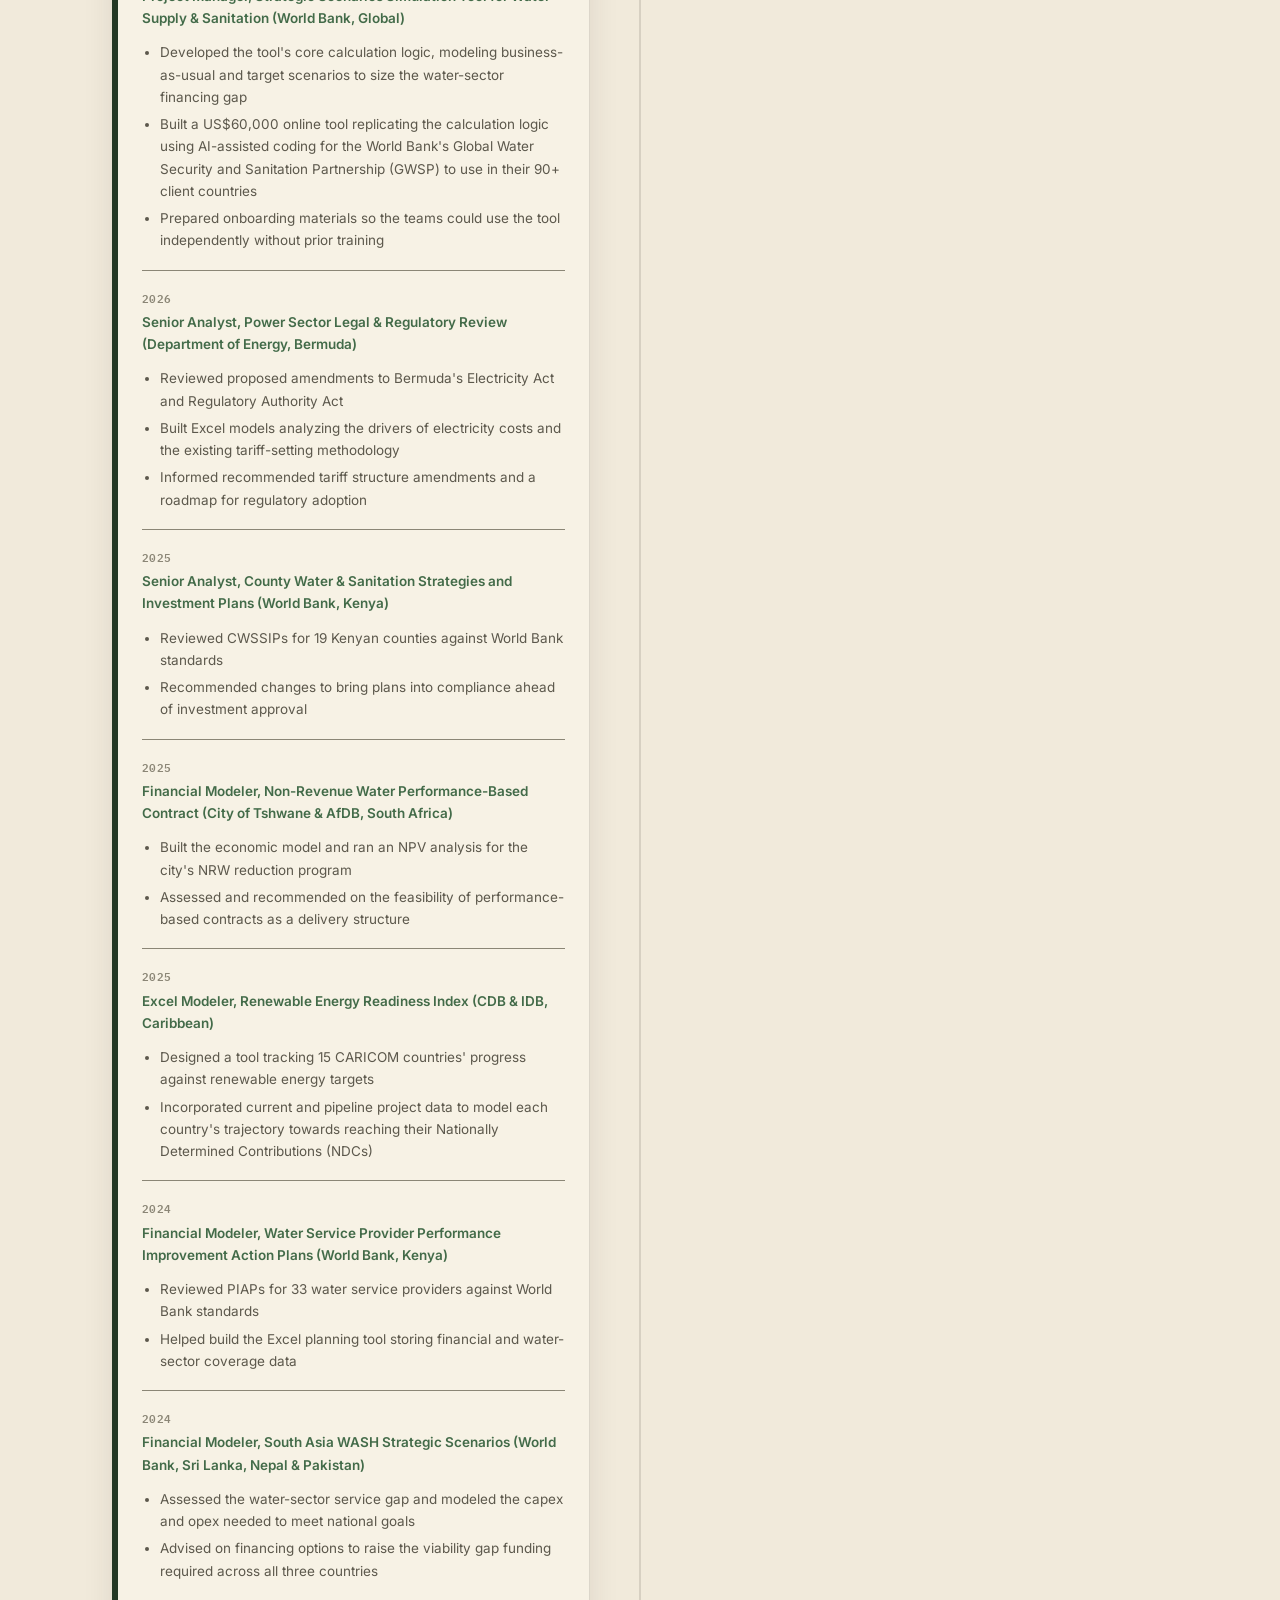
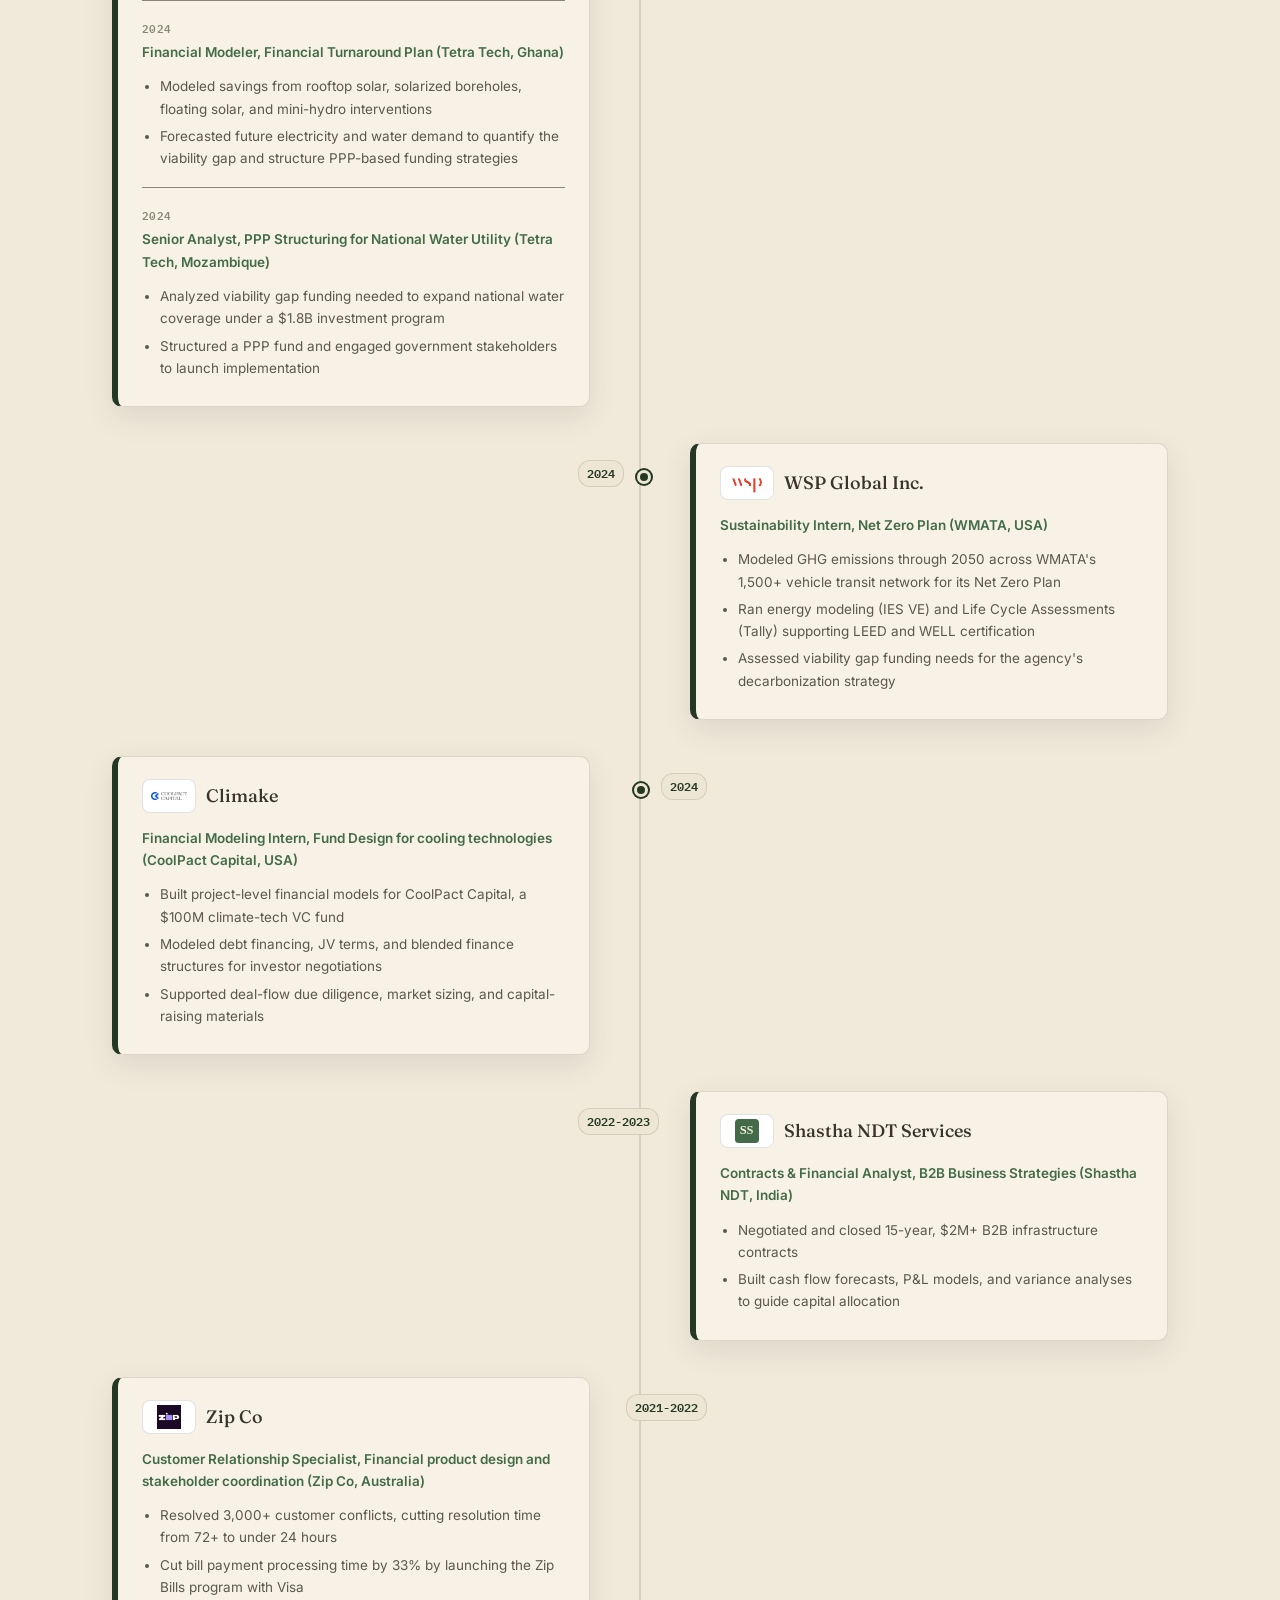
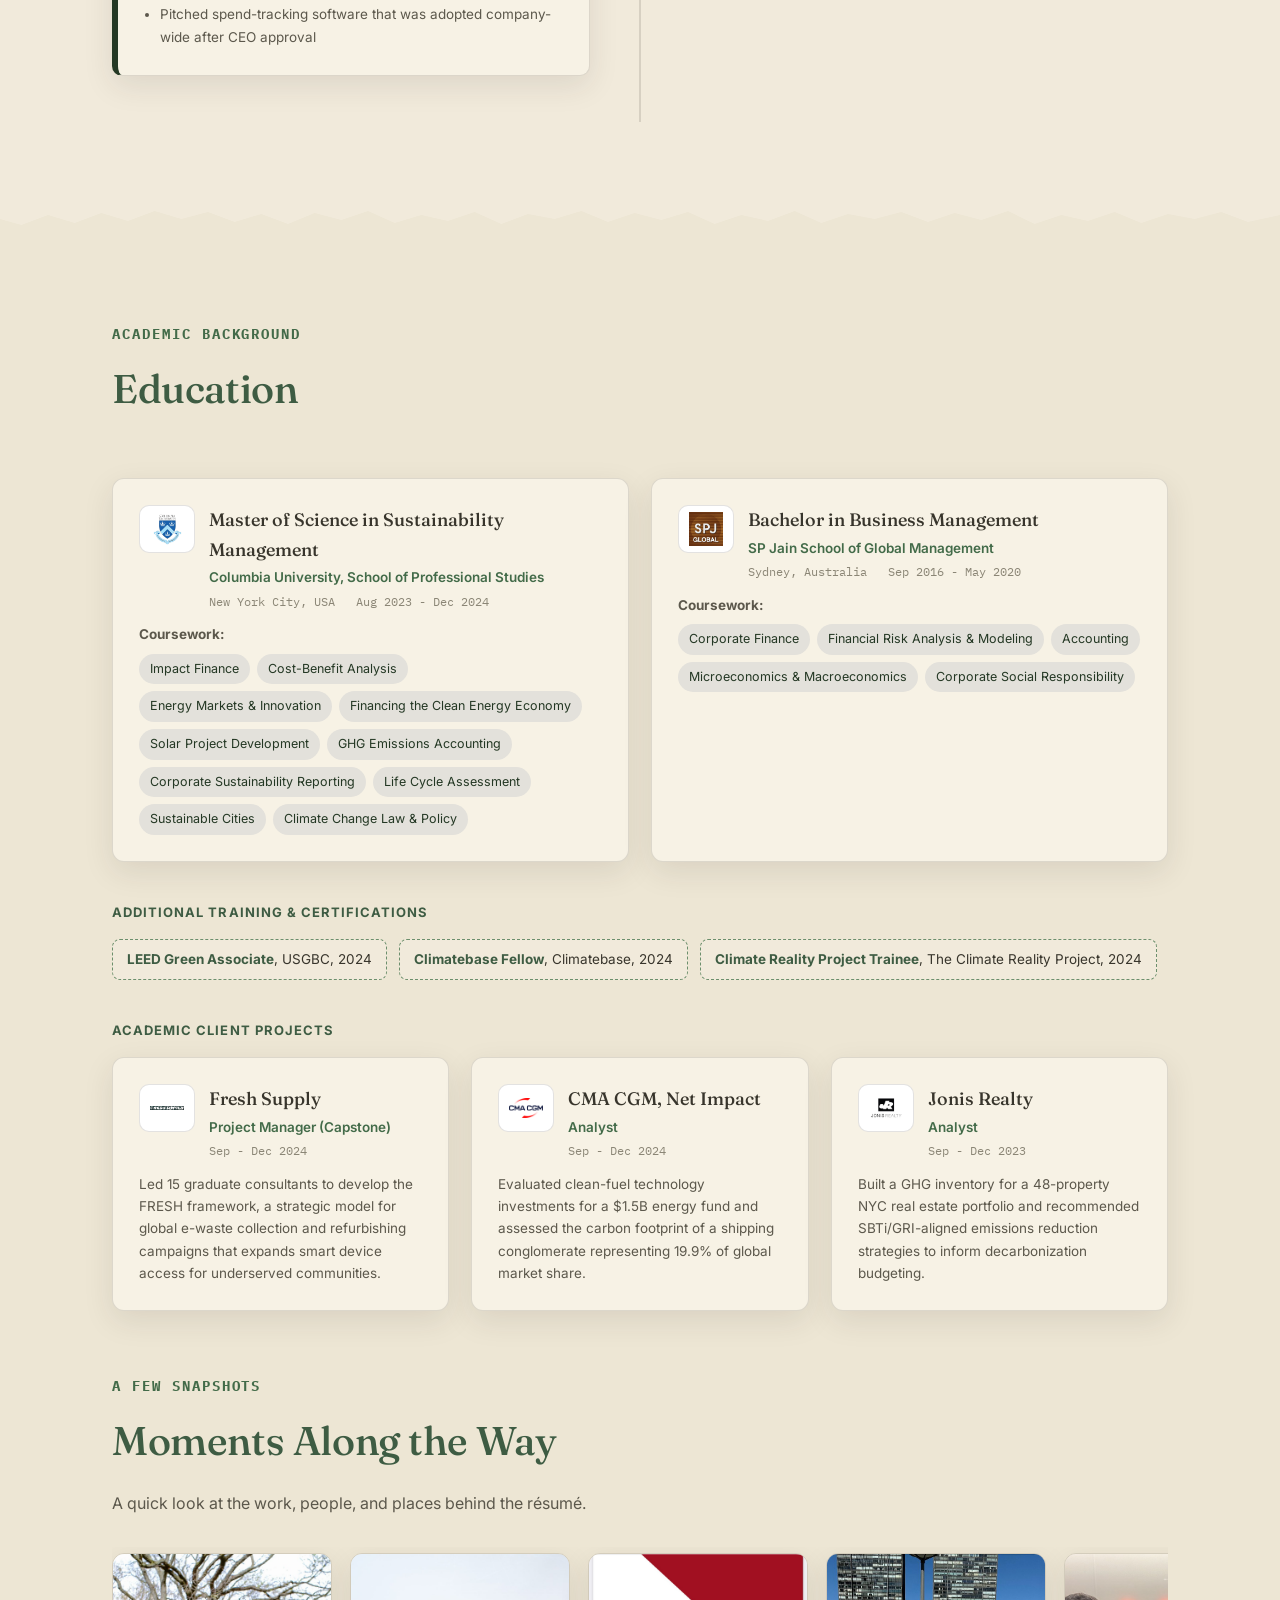
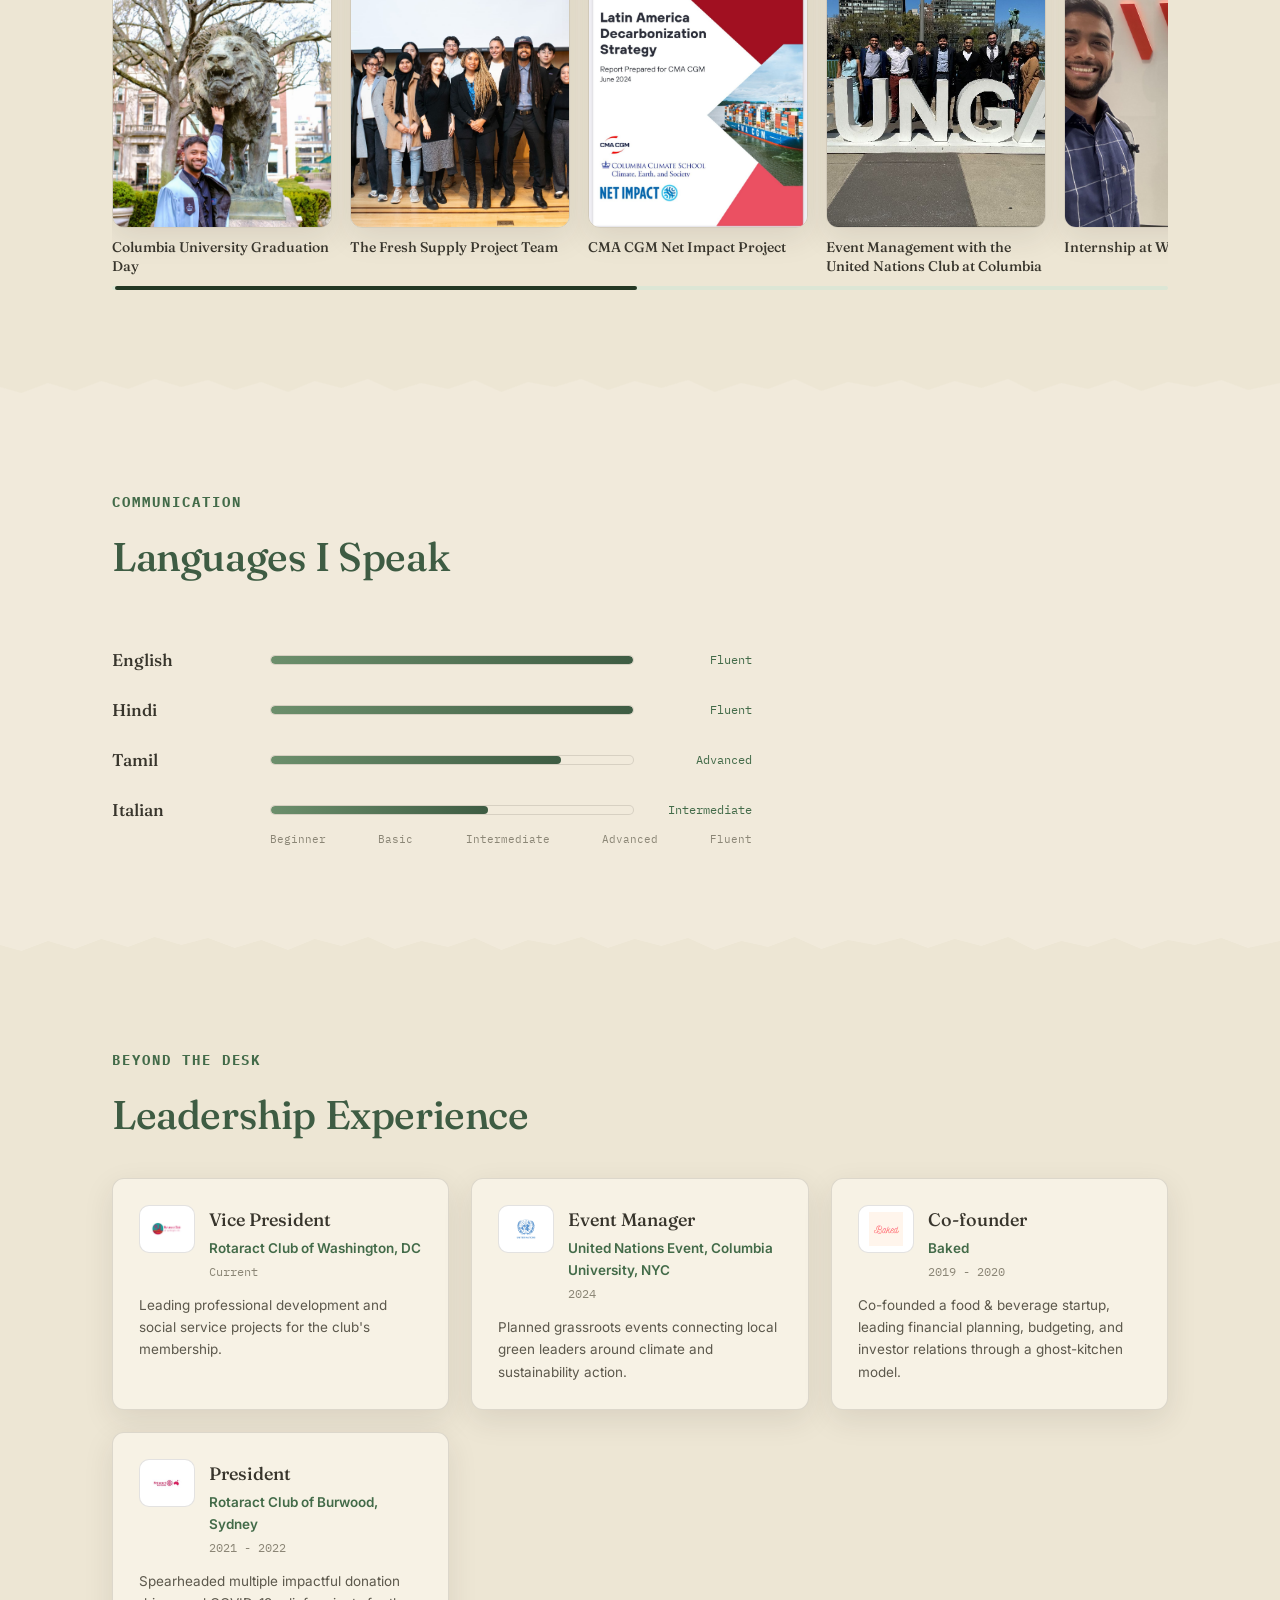
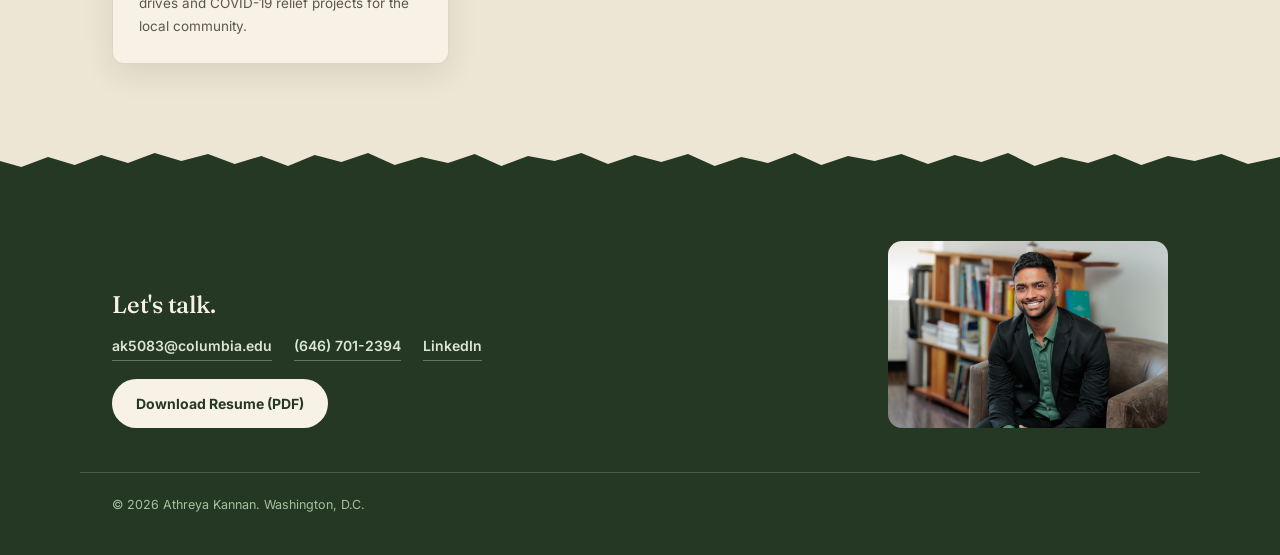
==== commit 6ac352c5: "Update index.html" ====
--- a/Portfolio/index.html
+++ b/Portfolio/index.html
@@ -109,23 +109,35 @@
   backdrop-filter:blur(8px);
   border-bottom:1px solid var(--line);
 }
+.navbar{overflow:visible;}
 .navbar .wrap{
   display:flex; align-items:center; justify-content:space-between;
   padding-top:16px; padding-bottom:16px; gap:14px;
+  overflow:visible; min-height:44px;
 }
 .nav-mark{
   font-family:var(--serif); font-weight:700; color:var(--green);
-  font-size:18px; white-space:nowrap; text-decoration:none; flex:none;
-}
+  font-size:18px; white-space:nowrap; flex:none; line-height:1;
+}
+.nav-home-link{
+  display:flex; align-items:center; gap:8px;
+  font-family:var(--sans); font-weight:600; color:var(--ink-soft);
+  font-size:13px; white-space:nowrap; text-decoration:none; line-height:1;
+  padding:7px 14px 7px 8px; border-radius:999px; border:1px solid var(--line);
+  background:var(--paper-card); transition:all .2s ease; flex:none;
+}
+.nav-home-link:hover{border-color:var(--green-teal); color:var(--green-deep);}
+.nav-home-link img{height:22px; width:22px; object-fit:contain; border-radius:50%; flex:none;}
 .nav-links{
-  display:flex; gap:1px; list-style:none; margin:0; padding:0;
-  overflow-x:auto; scrollbar-width:none;
+  display:flex; align-items:center; gap:1px; list-style:none; margin:0; padding:0;
+  overflow-x:auto; overflow-y:visible; scrollbar-width:none; height:auto;
 }
 .nav-links::-webkit-scrollbar{display:none;}
 .nav-links a{
-  text-decoration:none; font-size:12px; font-weight:600;
+  display:inline-flex; align-items:center;
+  text-decoration:none; font-size:12px; font-weight:600; line-height:1;
   color:var(--ink-soft); white-space:nowrap;
-  padding:7px 10px; border-radius:999px; transition:all .2s ease;
+  padding:9px 10px; border-radius:999px; transition:all .2s ease;
 }
 .nav-links a:hover, .nav-links a.active{background:var(--green); color:var(--paper-card);}
 
@@ -448,9 +460,12 @@
      ============================================================ -->
 <nav class="navbar">
   <div class="wrap">
-    <a href="#hero" class="nav-mark">AK</a>
+    <span class="nav-mark">AK</span>
+    <a href="../index.html" class="nav-home-link" title="Back to Chronocept Revolutions">
+      <img src="../assets/img/logo.png" alt="">
+      Chronocept Revolutions
+    </a>
     <ul class="nav-links" id="navLinks">
-      <li><a href="../index.html" title="Back to Chronocept Revolutions">Chronocept Revolutions</a></li>
       <li><a href="#hero">Profile Summary</a></li>
       <li><a href="#skills">Professional Skills</a></li>
       <li><a href="#countries">Countries of Experience</a></li>
